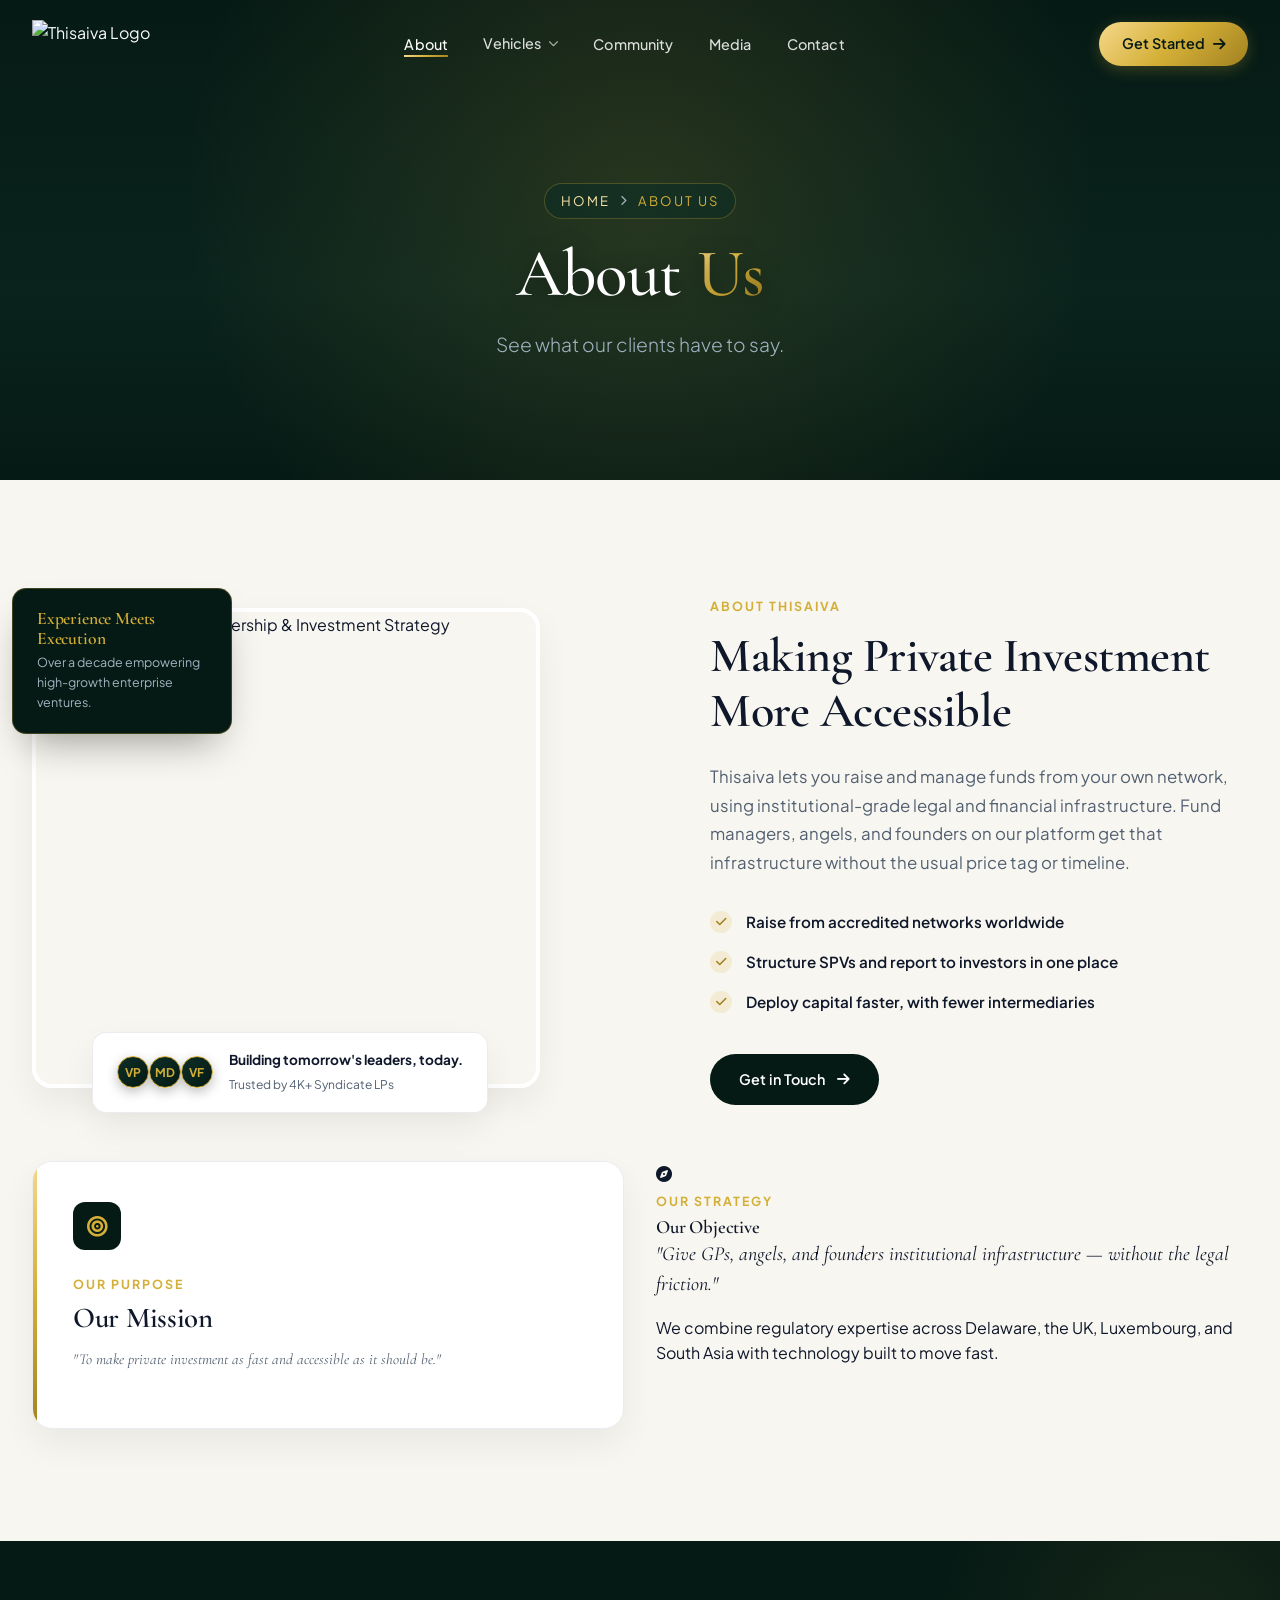
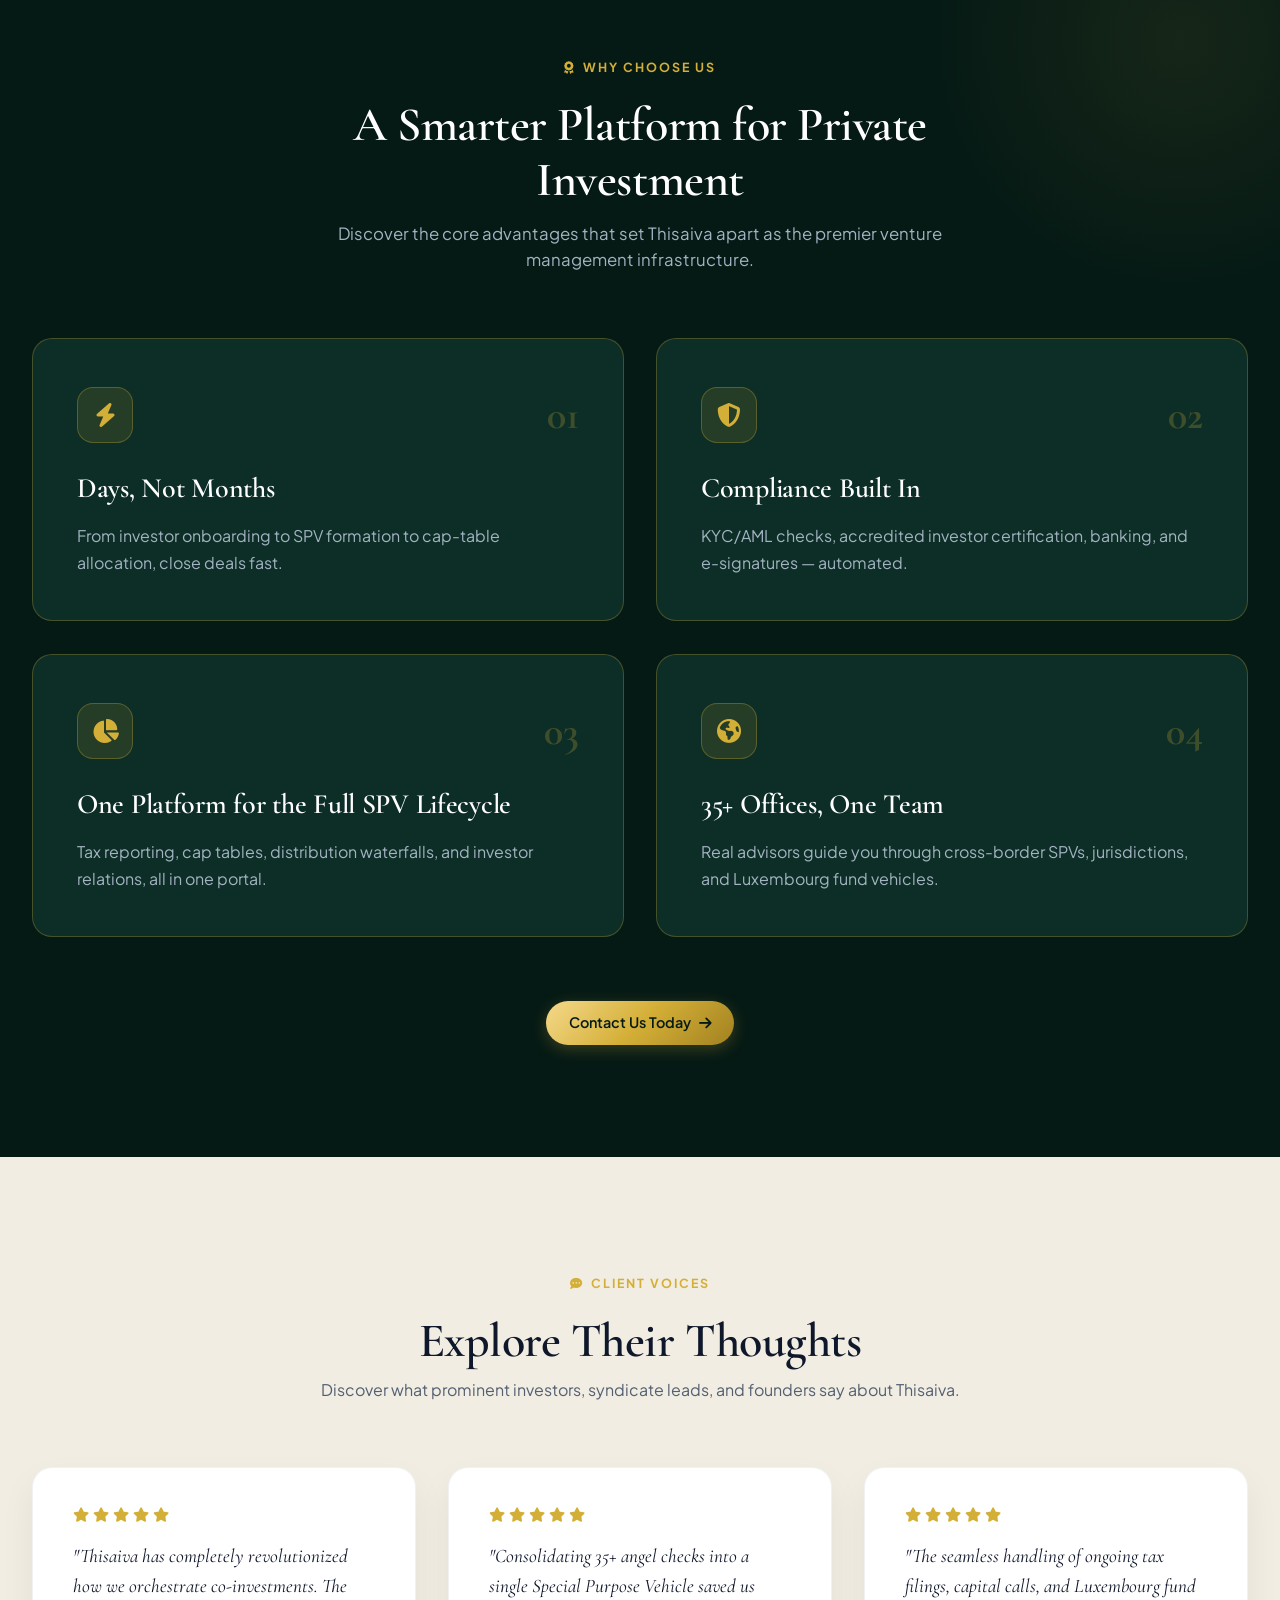
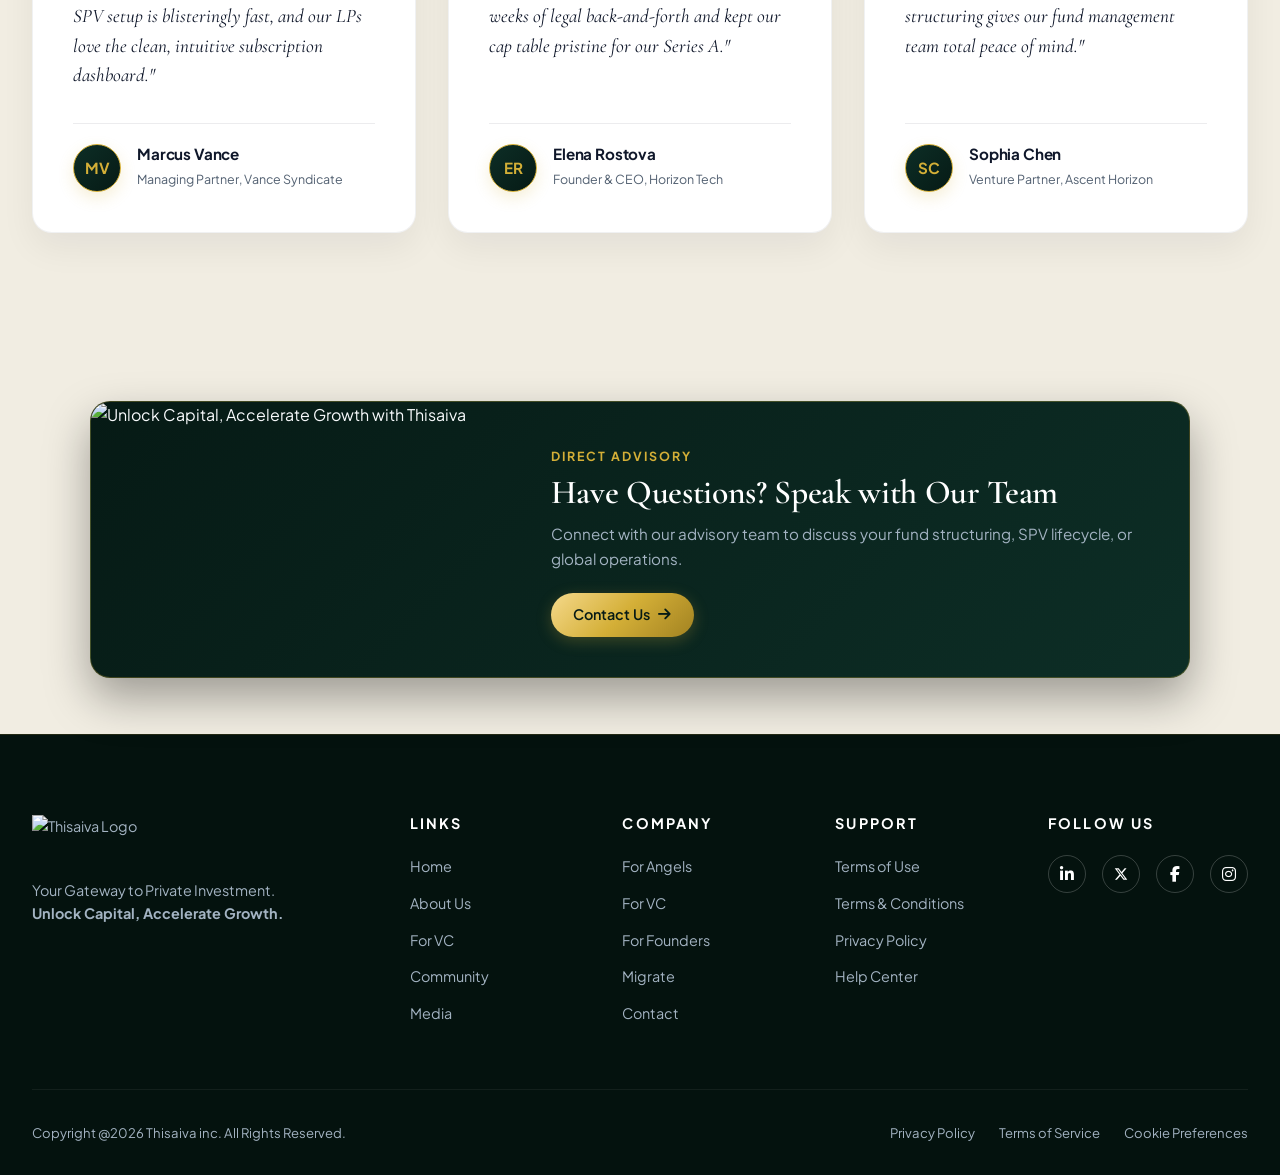
==== about.html @ 95e32748 "fix: comprehensive mobile UX optimization, responsive layout & navigation overhaul" ====
<!DOCTYPE html>
<html lang="en">
<head>
  <meta charset="UTF-8">
  <meta name="viewport" content="width=device-width, initial-scale=1.0, viewport-fit=cover">
  <meta name="robots" content="index, follow">
  
  <!-- Primary SEO Meta Tags -->
  <title>About Us | Thisaiva — Venture Capital & Private Investment Platform</title>
  <meta name="title" content="About Us | Thisaiva — Venture Capital & Private Investment Platform">
  <meta name="description" content="Discover Thisaiva's mission to expedite private investment, unlock capital resources, and build an intuitive online venture management ecosystem for founders and investors.">
  <meta name="keywords" content="Thisaiva, About Thisaiva, Venture Capital Platform, Private Investment, Angel Syndicates, Fund Management, Startup Capital">
  <link rel="canonical" href="https://thisaiva.com/about.html">

  <!-- Open Graph / Facebook -->
  <meta property="og:type" content="website">
  <meta property="og:url" content="https://thisaiva.com/about.html">
  <meta property="og:title" content="About Us | Thisaiva — Venture Capital & Private Investment Platform">
  <meta property="og:description" content="Discover Thisaiva's mission to expedite private investment, unlock capital resources, and build an intuitive online venture management ecosystem.">
  <meta property="og:image" content="assets/about_hero_bg.jpg">

  <!-- Twitter Card -->
  <meta name="twitter:card" content="summary_large_image">
  <meta name="twitter:url" content="https://thisaiva.com/about.html">
  <meta name="twitter:title" content="About Us | Thisaiva — Venture Capital & Private Investment Platform">
  <meta name="twitter:description" content="Discover Thisaiva's mission to expedite private investment, unlock capital resources, and build an intuitive online venture management ecosystem.">
  <meta name="twitter:image" content="assets/about_hero_bg.jpg">

  <!-- Structured Data JSON-LD (WebPage + BreadcrumbList) -->
  <script type="application/ld+json">
  {
    "@context": "https://schema.org",
    "@graph": [
      {
        "@type": "WebPage",
        "@id": "https://thisaiva.com/about.html",
        "url": "https://thisaiva.com/about.html",
        "name": "About Us | Thisaiva",
        "isPartOf": {
          "@type": "WebSite",
          "@id": "https://thisaiva.com/#website",
          "name": "Thisaiva",
          "url": "https://thisaiva.com/"
        },
        "description": "Discover Thisaiva's mission to expedite private investment, unlock capital resources, and build an intuitive online venture management ecosystem."
      },
      {
        "@type": "BreadcrumbList",
        "@id": "https://thisaiva.com/about.html#breadcrumb",
        "itemListElement": [
          {
            "@type": "ListItem",
            "position": 1,
            "name": "Home",
            "item": "https://thisaiva.com/index.html"
          },
          {
            "@type": "ListItem",
            "position": 2,
            "name": "About Us",
            "item": "https://thisaiva.com/about.html"
          }
        ]
      }
    ]
  }
  </script>

  <!-- Preconnect & Fonts -->
  <link rel="preconnect" href="https://fonts.googleapis.com">
  <link rel="preconnect" href="https://fonts.gstatic.com" crossorigin>
  <link rel="stylesheet" href="https://cdnjs.cloudflare.com/ajax/libs/font-awesome/6.4.0/css/all.min.css">

  <!-- Stylesheet -->
  <link rel="stylesheet" href="styles.css">
</head>
<body>

  <!-- NAVIGATION BAR -->
  <nav class="navbar" id="navbar">
    <div class="container nav-container">
      <a href="index.html" class="logo" aria-label="Thisaiva Home">
        <img src="assets/logo_gold.png" alt="Thisaiva Logo" class="logo-img" height="48" style="max-height: 48px; width: auto;">
      </a>

      <ul class="nav-links" id="navLinks">
        <li><a href="about.html" class="active">About</a></li>
        <li class="nav-dropdown">
          <a href="for-vc.html" class="dropdown-trigger">
            Vehicles <i class="fa-solid fa-chevron-down nav-chevron"></i>
          </a>
          <div class="dropdown-menu">
            <a href="for-angels.html" class="dropdown-item">
              <div class="drop-icon"><i class="fa-solid fa-user-astronaut"></i></div>
              <div>
                <strong class="drop-title">For Angels</strong>
                <span class="drop-sub">Syndicates & Private Clubs</span>
              </div>
            </a>
            <a href="for-vc.html" class="dropdown-item">
              <div class="drop-icon"><i class="fa-solid fa-building-columns"></i></div>
              <div>
                <strong class="drop-title">For VC Funds</strong>
                <span class="drop-sub">Master LLC & Offshore Vehicles</span>
              </div>
            </a>
            <a href="for-founders.html" class="dropdown-item">
              <div class="drop-icon"><i class="fa-solid fa-rocket"></i></div>
              <div>
                <strong class="drop-title">For Founders</strong>
                <span class="drop-sub">Cap Table & Investor Rollups</span>
              </div>
            </a>
            <a href="migrate.html" class="dropdown-item">
              <div class="drop-icon"><i class="fa-solid fa-arrow-right-arrow-left"></i></div>
              <div>
                <strong class="drop-title">Migrate SPVs</strong>
                <span class="drop-sub">Seamless Entity Transition</span>
              </div>
            </a>
          </div>
        </li>
        <li><a href="community.html">Community</a></li>
        <li><a href="media.html">Media</a></li>
        <li><a href="contact.html">Contact</a></li>
      </ul>

      <div class="nav-actions">
        <a href="contact.html" class="btn-gold" id="getStartedBtn">
          Get Started <i class="fa-solid fa-arrow-right"></i>
        </a>
        <button class="hamburger" id="hamburgerBtn" aria-label="Toggle Navigation">
          <i class="fa-solid fa-bars"></i>
        </button>
      </div>
    </div>
  </nav>

  <!-- INNER HERO BANNER -->
  <header class="inner-hero" style="background-image: url('assets/about_hero_bg.jpg');">
    <div class="container inner-hero-container scroll-reveal">
      <div class="inner-breadcrumb">
        <a href="index.html">Home</a>
        <i class="fa-solid fa-chevron-right" style="font-size: 0.65rem;"></i>
        <span>About Us</span>
      </div>
      <h1 class="inner-hero-title">
        About <span class="gold-text">Us</span>
      </h1>
      <p class="inner-hero-subtitle">
        See what our clients have to say.
      </p>
    </div>
  </header>

  <!-- MAIN CONTENT: ABOUT US NARRATIVE & MISSION -->
  <main>
    <section class="about-narrative-section">
      <div class="container">
        
        <div class="about-grid">
          
          <!-- Visual Column -->
          <div class="about-visual-stack scroll-reveal-left">
            <div class="about-img-main">
              <picture>
                <source srcset="assets/executive_boardroom_tech.avif" type="image/avif">
                <source srcset="assets/executive_boardroom_tech.webp" type="image/webp">
                <img src="assets/executive_boardroom_tech.jpg" alt="Thisaiva Executive Leadership & Investment Strategy" loading="eager" width="600" height="480">
              </picture>
            </div>

            <div class="about-card-badge">
              <h4>Experience Meets Execution</h4>
              <p>Over a decade empowering high-growth enterprise ventures.</p>
            </div>

            <div class="about-card-bottom">
              <div class="author-avatars">
                <span class="monogram-badge monogram-badge--sm" title="Venture Partner">VP</span>
                <span class="monogram-badge monogram-badge--sm" title="Managing Director">MD</span>
                <span class="monogram-badge monogram-badge--sm" title="VP Finance">VF</span>
              </div>
              <div>
                <strong style="display:block; font-size:0.85rem; color:var(--text-dark);">Building tomorrow's leaders, today.</strong>
                <span style="font-size:0.75rem; color:var(--text-dark-muted);">Trusted by 4K+ Syndicate LPs</span>
              </div>
            </div>
          </div>

          <!-- Content Column -->
          <div class="about-content scroll-reveal-right">
            <span class="section-eyebrow">ABOUT THISAIVA</span>
            <h2>Making Private Investment More Accessible</h2>
            
            <p>
              Thisaiva lets you raise and manage funds from your own network, using institutional-grade legal and financial infrastructure. Fund managers, angels, and founders on our platform get that infrastructure without the usual price tag or timeline.
            </p>

            <ul class="about-checklist">
              <li>
                <div class="check-icon"><i class="fa-solid fa-check"></i></div>
                Raise from accredited networks worldwide
              </li>
              <li>
                <div class="check-icon"><i class="fa-solid fa-check"></i></div>
                Structure SPVs and report to investors in one place
              </li>
              <li>
                <div class="check-icon"><i class="fa-solid fa-check"></i></div>
                Deploy capital faster, with fewer intermediaries
              </li>
            </ul>
            <a href="contact.html" class="btn-dark">
              Get in Touch <i class="fa-solid fa-arrow-right"></i>
            </a>
          </div>

        </div>

        <!-- Dual Gold Accent Cards: Our Mission & Our Objective -->
        <div class="about-dual-card-grid">
          
          <div class="mission-card scroll-reveal delay-1">
            <div class="mission-card-icon">
              <i class="fa-solid fa-bullseye"></i>
            </div>
            <span class="section-eyebrow" style="margin-bottom:0.35rem;">OUR PURPOSE</span>
            <h3>Our Mission</h3>
            <p class="mission-quote">
              "To make private investment as fast and accessible as it should be."
            </p>
          </div>

          <div class="objective-card scroll-reveal delay-2">
            <div class="objective-card-icon">
              <i class="fa-solid fa-compass"></i>
            </div>
            <span class="section-eyebrow" style="margin-bottom:0.35rem;">OUR STRATEGY</span>
            <h3>Our Objective</h3>
            <p class="mission-quote">
              "Give GPs, angels, and founders institutional infrastructure — without the legal friction."
            </p>
            <p>
              We combine regulatory expertise across Delaware, the UK, Luxembourg, and South Asia with technology built to move fast.
            </p>
          </div>

        </div>

      </div>
    </section>

    <!-- SECTION 2: WHY CHOOSE US -->
    <section class="why-choose-section">
      <div class="container">
        
        <div class="section-header scroll-reveal">
          <span class="section-eyebrow"><i class="fa-solid fa-award"></i> WHY CHOOSE US</span>
          <h2 style="color: #ffffff;">A Smarter Platform for Private Investment</h2>
          <p style="color: var(--text-light-muted); margin-top: 0.75rem; font-size: 1.05rem;">
            Discover the core advantages that set Thisaiva apart as the premier venture management infrastructure.
          </p>
        </div>

        <div class="why-choose-grid">
          
          <!-- Card 1 -->
          <div class="why-card scroll-reveal delay-1">
            <div class="why-card-top">
              <div class="why-card-icon">
                <i class="fa-solid fa-bolt"></i>
              </div>
              <span class="why-card-num">01</span>
            </div>
            <div>
              <h3>Days, Not Months</h3>
              <p>
                From investor onboarding to SPV formation to cap-table allocation, close deals fast.
              </p>
            </div>
          </div>

          <!-- Card 2 -->
          <div class="why-card scroll-reveal delay-2">
            <div class="why-card-top">
              <div class="why-card-icon">
                <i class="fa-solid fa-shield-halved"></i>
              </div>
              <span class="why-card-num">02</span>
            </div>
            <div>
              <h3>Compliance Built In</h3>
              <p>
                KYC/AML checks, accredited investor certification, banking, and e-signatures — automated.
              </p>
            </div>
          </div>

          <!-- Card 3 -->
          <div class="why-card scroll-reveal delay-3">
            <div class="why-card-top">
              <div class="why-card-icon">
                <i class="fa-solid fa-chart-pie"></i>
              </div>
              <span class="why-card-num">03</span>
            </div>
            <div>
              <h3>One Platform for the Full SPV Lifecycle</h3>
              <p>
                Tax reporting, cap tables, distribution waterfalls, and investor relations, all in one portal.
              </p>
            </div>
          </div>

          <!-- Card 4 -->
          <div class="why-card scroll-reveal delay-4">
            <div class="why-card-top">
              <div class="why-card-icon">
                <i class="fa-solid fa-earth-americas"></i>
              </div>
              <span class="why-card-num">04</span>
            </div>
            <div>
              <h3>35+ Offices, One Team</h3>
              <p>
                Real advisors guide you through cross-border SPVs, jurisdictions, and Luxembourg fund vehicles.
              </p>
            </div>
          </div>

        </div>

        <div class="action-cta-bar scroll-reveal">
          <a href="contact.html" class="btn-gold">
            Contact Us Today <i class="fa-solid fa-arrow-right"></i>
          </a>
        </div>

      </div>
    </section>

    <!-- SECTION 3: CLIENT THOUGHTS & TESTIMONIALS -->
    <section class="testimonials-section">
      <div class="container">
        
        <div class="section-header scroll-reveal">
          <span class="section-eyebrow"><i class="fa-solid fa-comment-dots"></i> CLIENT VOICES</span>
          <h2>Explore Their Thoughts</h2>
          <p style="color: var(--text-dark-muted); margin-top: 0.5rem;">
            Discover what prominent investors, syndicate leads, and founders say about Thisaiva.
          </p>
        </div>

        <div class="testimonials-grid">
          
          <!-- Testimonial 1 -->
          <div class="testimonial-card scroll-reveal delay-1">
            <div>
              <div class="stars-rating">
                <i class="fa-solid fa-star"></i>
                <i class="fa-solid fa-star"></i>
                <i class="fa-solid fa-star"></i>
                <i class="fa-solid fa-star"></i>
                <i class="fa-solid fa-star"></i>
              </div>
              <p class="testimonial-text">
                "Thisaiva has completely revolutionized how we orchestrate co-investments. The SPV setup is blisteringly fast, and our LPs love the clean, intuitive subscription dashboard."
              </p>
            </div>
            <div class="testimonial-author">
              <span class="monogram-badge monogram-badge--lg" title="Marcus Vance">MV</span>
              <div class="author-info">
                <h4>Marcus Vance</h4>
                <span>Managing Partner, Vance Syndicate</span>
              </div>
            </div>
          </div>

          <!-- Testimonial 2 -->
          <div class="testimonial-card scroll-reveal delay-2">
            <div>
              <div class="stars-rating">
                <i class="fa-solid fa-star"></i>
                <i class="fa-solid fa-star"></i>
                <i class="fa-solid fa-star"></i>
                <i class="fa-solid fa-star"></i>
                <i class="fa-solid fa-star"></i>
              </div>
              <p class="testimonial-text">
                "Consolidating 35+ angel checks into a single Special Purpose Vehicle saved us weeks of legal back-and-forth and kept our cap table pristine for our Series A."
              </p>
            </div>
            <div class="testimonial-author">
              <span class="monogram-badge monogram-badge--lg" title="Elena Rostova">ER</span>
              <div class="author-info">
                <h4>Elena Rostova</h4>
                <span>Founder & CEO, Horizon Tech</span>
              </div>
            </div>
          </div>

          <!-- Testimonial 3 -->
          <div class="testimonial-card scroll-reveal delay-3">
            <div>
              <div class="stars-rating">
                <i class="fa-solid fa-star"></i>
                <i class="fa-solid fa-star"></i>
                <i class="fa-solid fa-star"></i>
                <i class="fa-solid fa-star"></i>
                <i class="fa-solid fa-star"></i>
              </div>
              <p class="testimonial-text">
                "The seamless handling of ongoing tax filings, capital calls, and Luxembourg fund structuring gives our fund management team total peace of mind."
              </p>
            </div>
            <div class="testimonial-author">
              <span class="monogram-badge monogram-badge--lg" title="Sophia Chen">SC</span>
              <div class="author-info">
                <h4>Sophia Chen</h4>
                <span>Venture Partner, Ascent Horizon</span>
              </div>
            </div>
          </div>

        </div>

      </div>
    </section>

    <!-- SECTION 4: WANT TO CHAT CTA BANNER -->
    <section class="cta-banner-section">
      <div class="container">
        <div class="cta-banner-card scroll-reveal">
          
          <div class="cta-img-wrapper">
            <picture>
              <source srcset="assets/cta_investor_terminal.avif" type="image/avif">
              <source srcset="assets/cta_investor_terminal.webp" type="image/webp">
              <img src="assets/cta_investor_terminal.jpg" alt="Unlock Capital, Accelerate Growth with Thisaiva" width="480" height="320" loading="lazy">
            </picture>
          </div>

          <div class="cta-content">
            <span class="section-eyebrow">DIRECT ADVISORY</span>
            <h2>Have Questions? Speak with Our Team</h2>
            <p>
              Connect with our advisory team to discuss your fund structuring, SPV lifecycle, or global operations.
            </p>
            <a href="contact.html" class="btn-gold">
              Contact Us <i class="fa-solid fa-arrow-right"></i>
            </a>
          </div>

        </div>
      </div>
    </section>
  </main>

  <!-- FOOTER -->
  <footer class="footer">
    <div class="container">
      <div class="footer-grid">
        
        <!-- Brand Col -->
        <div class="footer-brand">
          <div class="logo" style="margin-bottom: 1rem;">
            <img src="assets/logo_gold.png" alt="Thisaiva Logo" class="logo-img footer-logo-img" height="54" style="max-height: 54px; width: auto;">
          </div>
          <p>
            Your Gateway to Private Investment.<br>
            <strong>Unlock Capital, Accelerate Growth.</strong>
          </p>
        </div>

        <!-- Links -->
        <div class="footer-col">
          <h4>Links</h4>
          <ul>
            <li><a href="index.html">Home</a></li>
            <li><a href="about.html">About Us</a></li>
            <li><a href="for-vc.html">For VC</a></li>
            <li><a href="community.html">Community</a></li>
            <li><a href="media.html">Media</a></li>
          </ul>
        </div>

        <!-- Company -->
        <div class="footer-col">
          <h4>Company</h4>
          <ul>
            <li><a href="for-angels.html">For Angels</a></li>
            <li><a href="for-vc.html">For VC</a></li>
            <li><a href="for-founders.html">For Founders</a></li>
            <li><a href="migrate.html">Migrate</a></li>
            <li><a href="contact.html">Contact</a></li>
          </ul>
        </div>

        <!-- Support -->
        <div class="footer-col">
          <h4>Support</h4>
          <ul>
            <li><a href="contact.html#terms">Terms of Use</a></li>
            <li><a href="contact.html#terms">Terms & Conditions</a></li>
            <li><a href="contact.html#privacy">Privacy Policy</a></li>
            <li><a href="contact.html">Help Center</a></li>
          </ul>
        </div>

        <!-- Social -->
        <div class="footer-col">
          <h4>Follow Us</h4>
          <div class="social-links">
            <a href="#" class="social-icon" aria-label="LinkedIn"><i class="fa-brands fa-linkedin-in"></i></a>
            <a href="#" class="social-icon" aria-label="X / Twitter">
              <svg viewBox="0 0 24 24" width="14" height="14" fill="currentColor"><path d="M18.244 2.25h3.308l-7.227 8.26 8.502 11.24H16.17l-5.214-6.817L4.99 21.75H1.68l7.73-8.835L1.254 2.25H8.08l4.713 6.231zm-1.161 17.52h1.833L7.084 4.126H5.117z"/></svg>
            </a>
            <a href="#" class="social-icon" aria-label="Facebook"><i class="fa-brands fa-facebook-f"></i></a>
            <a href="#" class="social-icon" aria-label="Instagram"><i class="fa-brands fa-instagram"></i></a>
          </div>
        </div>

      </div>

      <div class="footer-bottom">
        <div>Copyright @2026 Thisaiva inc. All Rights Reserved.</div>
        <div style="display:flex; gap:1.5rem;">
          <a href="contact.html#privacy">Privacy Policy</a>
          <a href="contact.html#terms">Terms of Service</a>
          <a href="contact.html#cookies">Cookie Preferences</a>
        </div>
      </div>
    </div>
  </footer>

  <!-- JavaScript -->
  <script src="script.js" defer></script>
</body>
</html>
---- styles.css ----
/* ==========================================================================
   THISAIVA VENTURES — LUXURY VENTURE CAPITAL STYLESHEET
   Colors: Deep Forest Emerald (#061a15), Metallic Gold (#d4af37), Silk Cream (#f9f8f3)
   ========================================================================== */

@import url('https://fonts.googleapis.com/css2?family=Cormorant+Garamond:ital,wght@0,400;0,500;0,600;0,700;1,400&family=Plus+Jakarta+Sans:wght@300;400;500;600;700&display=swap');

:root {
  /* Color Tokens */
  --bg-dark: #061a15;
  --bg-dark-alt: #0a251e;
  --bg-dark-card: #0d2e26;
  --bg-cream: #f8f6f0;
  --bg-cream-alt: #f1ede2;
  --bg-white: #ffffff;
  
  --gold-primary: #d4af37;
  --gold-secondary: #e5c158;
  --gold-light: #f7e4a9;
  --gold-dark: #a28221;
  --gold-gradient: linear-gradient(135deg, #f5d98b 0%, #d4af37 50%, #a28221 100%);
  --gold-glow: rgba(212, 175, 55, 0.35);
  
  --text-dark: #0f172a;
  --text-dark-muted: #526071;
  --text-light: #f8fafc;
  --text-light-muted: #a3b3c2;

  --border-gold: rgba(212, 175, 55, 0.28);
  --border-light: rgba(15, 23, 42, 0.08);
  
  /* Fonts */
  --font-serif: 'Cormorant Garamond', Georgia, serif;
  --font-sans: 'Plus Jakarta Sans', system-ui, -apple-system, sans-serif;
  
  /* Transitions & Shadows */
  --transition-fast: 0.2s ease;
  --transition-normal: 0.35s cubic-bezier(0.16, 1, 0.3, 1);
  --shadow-gold: 0 10px 30px -10px rgba(212, 175, 55, 0.3);
  --shadow-dark: 0 20px 40px -15px rgba(0, 0, 0, 0.4);
  --shadow-soft: 0 15px 35px rgba(15, 23, 42, 0.06);
}

/* Base Resets */
*, *::before, *::after {
  box-sizing: border-box;
  margin: 0;
  padding: 0;
}

html {
  scroll-behavior: smooth;
  font-size: 16px;
}

body {
  font-family: var(--font-sans);
  background-color: var(--bg-dark);
  color: var(--text-light);
  line-height: 1.6;
  overflow-x: hidden;
  -webkit-font-smoothing: antialiased;
  overflow-wrap: break-word;
  word-wrap: break-word;
  /* iOS safe-area for notched devices */
  padding-bottom: env(safe-area-inset-bottom);
}

/* Typography Helpers */
h1, h2, h3, h4, h5, h6 {
  font-family: var(--font-serif);
  font-weight: 600;
  line-height: 1.15;
  letter-spacing: -0.01em;
}

a {
  color: inherit;
  text-decoration: none;
  transition: var(--transition-fast);
}

button {
  cursor: pointer;
  border: none;
  outline: none;
  font-family: var(--font-sans);
}

img {
  max-width: 100%;
  display: block;
  object-fit: cover;
}

/* Gold Text Gradient */
.gold-text {
  background: var(--gold-gradient);
  -webkit-background-clip: text;
  -webkit-text-fill-color: transparent;
  display: inline-block;
}

.section-eyebrow {
  font-family: var(--font-sans);
  font-size: 0.78rem;
  font-weight: 700;
  letter-spacing: 0.16em;
  text-transform: uppercase;
  color: var(--gold-primary);
  display: inline-flex;
  align-items: center;
  gap: 0.45rem;
  margin-bottom: 0.75rem;
  max-width: 100%;
}

/* Container */
.container {
  width: 100%;
  max-width: 1280px;
  margin: 0 auto;
  padding: 0 2rem;
}

/* ==========================================================================
   NAVIGATION BAR
   ========================================================================== */
.navbar {
  position: fixed;
  top: 0;
  left: 0;
  right: 0;
  z-index: 1000;
  padding: 1.25rem 0;
  transition: var(--transition-normal);
}

.navbar.scrolled {
  background: rgba(6, 26, 21, 0.85);
  backdrop-filter: blur(16px);
  -webkit-backdrop-filter: blur(16px);
  border-bottom: 1px solid var(--border-gold);
  padding: 0.85rem 0;
  box-shadow: 0 10px 30px rgba(0, 0, 0, 0.3);
}

/* Solid background when mobile menu is open */
.navbar.menu-open {
  background: #061a15;
  backdrop-filter: none;
  border-bottom: 1px solid rgba(212, 175, 55, 0.2);
}

.nav-container {
  display: flex;
  align-items: center;
  justify-content: space-between;
}

.logo {
  display: flex;
  align-items: center;
  gap: 0.75rem;
  text-decoration: none;
  transition: transform 0.3s ease, opacity 0.3s ease;
  max-height: 54px;
}

.logo:hover {
  opacity: 0.92;
  transform: scale(1.02);
}

.logo-img, .logo img {
  height: 48px !important;
  max-height: 48px !important;
  width: auto;
  max-width: 220px;
  object-fit: contain;
  display: block;
}

.footer-logo-img {
  height: 54px !important;
  max-height: 54px !important;
}

.nav-links {
  display: flex;
  align-items: center;
  gap: 2.2rem;
  list-style: none;
}

.nav-links a {
  font-size: 0.9rem;
  font-weight: 500;
  color: rgba(255, 255, 255, 0.85);
  position: relative;
  transition: color 0.2s ease;
  letter-spacing: 0.01em;
}

.nav-links a::after {
  content: '';
  position: absolute;
  bottom: -4px;
  left: 0;
  width: 0;
  height: 2px;
  background: var(--gold-gradient);
  transition: var(--transition-fast);
}

.nav-links a:hover,
.nav-links a.active {
  color: #ffffff;
}

.nav-links a:hover::after,
.nav-links a.active::after {
  width: 100%;
}

/* Luxury Dropdown Menu */
.nav-dropdown {
  position: relative;
  display: inline-flex;
  align-items: center;
}

.dropdown-trigger {
  display: inline-flex;
  align-items: center;
  gap: 0.4rem;
  cursor: pointer;
}

.nav-chevron {
  font-size: 0.65rem;
  transition: transform 0.25s ease, color 0.25s ease;
  color: rgba(255, 255, 255, 0.6);
}

.nav-dropdown:hover .nav-chevron,
.nav-dropdown:hover .dropdown-trigger {
  color: var(--gold-primary);
}

.nav-dropdown:hover .nav-chevron {
  transform: rotate(180deg);
}

.dropdown-menu {
  position: absolute;
  top: calc(100% + 14px);
  left: 50%;
  transform: translateX(-50%) translateY(8px);
  width: 330px;
  background: rgba(6, 26, 21, 0.98);
  backdrop-filter: blur(20px);
  -webkit-backdrop-filter: blur(20px);
  border: 1px solid var(--border-gold);
  border-radius: 16px;
  padding: 0.75rem;
  box-shadow: 0 20px 50px rgba(0, 0, 0, 0.6), 0 0 25px rgba(212, 175, 55, 0.15);
  opacity: 0;
  visibility: hidden;
  pointer-events: none;
  transition: all 0.25s cubic-bezier(0.16, 1, 0.3, 1);
  display: flex;
  flex-direction: column;
  gap: 0.35rem;
  z-index: 1000;
}

/* Invisible bridge so hover is buttery smooth */
.dropdown-menu::before {
  content: '';
  position: absolute;
  top: -14px;
  left: 0;
  right: 0;
  height: 14px;
}

.nav-dropdown:hover .dropdown-menu,
.nav-dropdown:focus-within .dropdown-menu {
  opacity: 1;
  visibility: visible;
  pointer-events: auto;
  transform: translateX(-50%) translateY(0);
}

.dropdown-item {
  display: flex !important;
  align-items: center;
  gap: 0.85rem;
  padding: 0.7rem 0.85rem;
  border-radius: 10px;
  transition: all 0.2s ease;
  text-decoration: none;
}

.dropdown-item::after {
  display: none !important;
}

.dropdown-item:hover {
  background: rgba(212, 175, 55, 0.12);
  transform: translateX(4px);
}

.dropdown-item .drop-icon {
  width: 36px;
  height: 36px;
  border-radius: 10px;
  background: rgba(212, 175, 55, 0.12);
  border: 1px solid var(--border-gold);
  color: var(--gold-primary);
  display: flex;
  align-items: center;
  justify-content: center;
  font-size: 0.95rem;
  flex-shrink: 0;
  transition: all 0.2s ease;
}

.dropdown-item:hover .drop-icon {
  background: var(--gold-gradient);
  color: var(--bg-dark);
  box-shadow: 0 0 12px var(--gold-glow);
}

.dropdown-item .drop-title {
  display: block;
  font-size: 0.9rem;
  color: #ffffff;
  font-weight: 600;
  line-height: 1.2;
}

.dropdown-item .drop-sub {
  display: block;
  font-size: 0.72rem;
  color: var(--text-light-muted);
  margin-top: 2px;
}

.nav-actions {
  display: flex;
  align-items: center;
  gap: 1.25rem;
}

.login-link {
  font-size: 0.9rem;
  font-weight: 500;
  color: var(--text-light);
}

.login-link:hover {
  color: var(--gold-primary);
}

.btn-gold {
  background: var(--gold-gradient);
  color: var(--bg-dark);
  font-weight: 600;
  font-size: 0.9rem;
  padding: 0.65rem 1.4rem;
  border-radius: 50px;
  display: inline-flex;
  align-items: center;
  gap: 0.5rem;
  transition: var(--transition-normal);
  box-shadow: 0 4px 15px rgba(212, 175, 55, 0.25);
}

.btn-gold:hover {
  transform: translateY(-2px);
  box-shadow: 0 8px 25px rgba(212, 175, 55, 0.45);
  background: linear-gradient(135deg, #f7e4a9 0%, #e5c158 50%, #b8952b 100%);
}

.btn-outline-gold {
  background: transparent;
  border: 1px solid var(--gold-primary);
  color: var(--text-light);
  font-weight: 500;
  font-size: 0.9rem;
  padding: 0.65rem 1.4rem;
  border-radius: 50px;
  display: inline-flex;
  align-items: center;
  gap: 0.5rem;
  transition: var(--transition-normal);
}

.btn-outline-gold:hover {
  background: rgba(212, 175, 55, 0.1);
  border-color: var(--gold-light);
  color: var(--gold-light);
  transform: translateY(-2px);
}

.hamburger {
  display: none;
  background: none;
  border: none;
  color: var(--text-light);
  font-size: 1.5rem;
}

/* ==========================================================================
   HERO SECTION
   ========================================================================== */
.hero {
  position: relative;
  min-height: 100vh;
  padding-top: 8rem;
  padding-bottom: 6rem;
  background: radial-gradient(circle at 75% 30%, rgba(13, 46, 38, 0.8) 0%, var(--bg-dark) 70%);
  display: flex;
  align-items: center;
  overflow: hidden;
}

/* Background Sparkle Graphics */
.hero::before {
  content: '';
  position: absolute;
  top: 15%;
  right: 45%;
  width: 4px;
  height: 4px;
  background: var(--gold-primary);
  border-radius: 50%;
  box-shadow: 0 0 20px 8px rgba(212, 175, 55, 0.6), 0 0 40px 16px rgba(212, 175, 55, 0.3);
  animation: pulse-glow 3s infinite alternate;
}

@keyframes pulse-glow {
  0% { opacity: 0.3; transform: scale(0.8); }
  100% { opacity: 1; transform: scale(1.4); }
}

.hero-grid {
  display: grid;
  grid-template-columns: 80px 1fr 1fr;
  align-items: center;
  gap: 2rem;
}

.hero-side-tag {
  display: flex;
  flex-direction: column;
  align-items: center;
  gap: 1rem;
}

.side-tag-text {
  writing-mode: vertical-lr;
  transform: rotate(180deg);
  font-size: 0.72rem;
  font-weight: 600;
  letter-spacing: 0.35em;
  color: rgba(212, 175, 55, 0.7);
  text-transform: uppercase;
}

.side-tag-line {
  width: 1px;
  height: 80px;
  background: linear-gradient(to bottom, var(--gold-primary), transparent);
}

.hero-content {
  max-width: 580px;
}

.hero-title {
  font-size: 3.8rem;
  font-weight: 500;
  line-height: 1.08;
  margin-bottom: 1.5rem;
  color: #ffffff;
}

.hero-description {
  font-size: 1.05rem;
  color: var(--text-light-muted);
  margin-bottom: 2.25rem;
  font-weight: 300;
  line-height: 1.7;
}

.hero-buttons {
  display: flex;
  align-items: center;
  gap: 1.25rem;
}

/* Arch Image Container */
.hero-visual {
  position: relative;
  display: flex;
  justify-content: flex-end;
}

.hero-arch-wrapper {
  position: relative;
  width: 100%;
  max-width: 480px;
  height: 560px;
  border-top-left-radius: 240px;
  border-top-right-radius: 240px;
  border-bottom-left-radius: 20px;
  border-bottom-right-radius: 20px;
  overflow: hidden;
  box-shadow: 0 25px 50px -12px rgba(0, 0, 0, 0.7);
  border: 1px solid var(--border-gold);
}

.hero-arch-wrapper::after {
  content: '';
  position: absolute;
  inset: 0;
  border-top-left-radius: 240px;
  border-top-right-radius: 240px;
  border: 2px solid rgba(212, 175, 55, 0.4);
  pointer-events: none;
}

.hero-arch-wrapper img {
  width: 100%;
  height: 100%;
  object-fit: cover;
  transition: transform 0.7s ease;
}

.hero-arch-wrapper:hover img {
  transform: scale(1.04);
}

.hero-badge {
  position: absolute;
  top: 10%;
  right: -25px;
  width: 120px;
  height: 120px;
  border-radius: 50%;
  background: rgba(6, 26, 21, 0.85);
  backdrop-filter: blur(12px);
  border: 1px solid var(--gold-primary);
  display: flex;
  flex-direction: column;
  align-items: center;
  justify-content: center;
  text-align: center;
  padding: 0.75rem;
  box-shadow: 0 10px 25px rgba(0, 0, 0, 0.5);
  z-index: 10;
  animation: float-slow 4s ease-in-out infinite alternate;
}

@keyframes float-slow {
  0% { transform: translateY(0); }
  100% { transform: translateY(-10px); }
}

.hero-badge-icon {
  color: var(--gold-primary);
  font-size: 1rem;
  margin-bottom: 0.25rem;
}

.hero-badge-text {
  font-size: 0.58rem;
  font-weight: 700;
  letter-spacing: 0.15em;
  text-transform: uppercase;
  color: #ffffff;
  line-height: 1.2;
}

/* ==========================================================================
   METRICS / NUMBERS FLOATING BAR
   ========================================================================== */
.metrics-section {
  position: relative;
  z-index: 30;
  margin-top: -3.5rem;
  padding-bottom: 4rem;
}

.metrics-card {
  background: rgba(10, 37, 30, 0.9);
  backdrop-filter: blur(20px);
  -webkit-backdrop-filter: blur(20px);
  border: 1px solid var(--border-gold);
  border-radius: 20px;
  padding: 2.5rem 3rem;
  box-shadow: 0 20px 40px rgba(0, 0, 0, 0.5), inset 0 1px 1px rgba(212, 175, 55, 0.2);
  display: grid;
  grid-template-columns: repeat(4, 1fr);
  gap: 2rem;
}

.border-beam-container .metrics-card {
  border: none;
  background: rgba(10, 37, 30, 0.96);
  box-shadow: 0 20px 40px rgba(0, 0, 0, 0.5), inset 0 1px 1px rgba(212, 175, 55, 0.15);
}

.metric-item {
  display: flex;
  flex-direction: column;
  gap: 0.5rem;
  position: relative;
  transition: var(--transition-normal);
}

.metric-top-row {
  display: flex;
  align-items: center;
  gap: 0.85rem;
  margin-bottom: 0.2rem;
}

.metric-item:not(:last-child)::after {
  content: '';
  position: absolute;
  right: 0;
  top: 15%;
  height: 70%;
  width: 1px;
  background: linear-gradient(to bottom, transparent, var(--border-gold), transparent);
}

.metric-icon {
  width: 52px;
  height: 52px;
  border-radius: 14px;
  background: rgba(212, 175, 55, 0.15);
  border: 1px solid rgba(212, 175, 55, 0.4);
  display: flex;
  align-items: center;
  justify-content: center;
  color: var(--gold-primary);
  font-size: 1.45rem;
  transition: transform 0.65s cubic-bezier(0.16, 1, 0.3, 1), background 0.35s ease, color 0.35s ease, box-shadow 0.35s ease;
  flex-shrink: 0;
}

.metric-item:hover .metric-icon {
  background: var(--gold-gradient);
  color: #061a15 !important;
  transform: scale(1.15) rotate(-360deg);
  box-shadow: 0 0 22px rgba(212, 175, 55, 0.65);
}

.metric-number {
  font-family: var(--font-serif);
  font-size: 2.6rem;
  font-weight: 700;
  color: #ffffff;
  line-height: 1;
}

.metric-label {
  font-size: 0.82rem;
  color: var(--text-light-muted);
  font-weight: 400;
  line-height: 1.4;
}

/* ==========================================================================
   ABOUT US SECTION (CREAM BACKGROUND)
   ========================================================================== */
.about-section {
  background-color: var(--bg-cream);
  color: var(--text-dark);
  padding: 7rem 0;
  position: relative;
  overflow: hidden;
}

.about-section::before {
  content: '';
  position: absolute;
  right: -5%;
  bottom: -10%;
  width: 500px;
  height: 500px;
  background: radial-gradient(circle, rgba(212, 175, 55, 0.06) 0%, transparent 70%);
  pointer-events: none;
}

.about-grid {
  display: grid;
  grid-template-columns: 1fr 1fr;
  gap: 5rem;
  align-items: center;
}

.about-visual-stack {
  position: relative;
}

.about-img-main {
  width: 85%;
  height: 480px;
  border-radius: 20px;
  overflow: hidden;
  box-shadow: var(--shadow-soft);
  border: 4px solid #ffffff;
}

.about-img-main img {
  width: 100%;
  height: 100%;
  object-fit: cover;
}

.about-card-badge {
  position: absolute;
  top: -20px;
  left: -20px;
  background: var(--bg-dark);
  color: var(--text-light);
  padding: 1.25rem 1.5rem;
  border-radius: 14px;
  border: 1px solid var(--border-gold);
  box-shadow: var(--shadow-dark);
  max-width: 220px;
}

.about-card-badge h4 {
  font-size: 1.1rem;
  color: var(--gold-primary);
  margin-bottom: 0.25rem;
}

.about-card-badge p {
  font-size: 0.78rem;
  color: var(--text-light-muted);
}

.about-video-trigger {
  position: absolute;
  right: 5%;
  top: 45%;
  width: 64px;
  height: 64px;
  border-radius: 50%;
  background: var(--bg-dark);
  border: 2px solid var(--gold-primary);
  color: var(--gold-primary);
  display: flex;
  align-items: center;
  justify-content: center;
  font-size: 1.25rem;
  box-shadow: 0 10px 25px rgba(0, 0, 0, 0.3);
  transition: var(--transition-normal);
}

.about-video-trigger:hover {
  transform: scale(1.1);
  background: var(--gold-gradient);
  color: var(--bg-dark);
  box-shadow: 0 0 25px var(--gold-glow);
}

.about-card-bottom {
  position: absolute;
  bottom: -25px;
  left: 10%;
  background: #ffffff;
  padding: 1rem 1.5rem;
  border-radius: 14px;
  box-shadow: var(--shadow-soft);
  display: flex;
  align-items: center;
  gap: 1rem;
  border: 1px solid var(--border-light);
}

.author-avatars {
  display: flex;
}

.author-avatars img {
  width: 32px;
  height: 32px;
  border-radius: 50%;
  border: 2px solid #ffffff;
  margin-left: -10px;
}

.author-avatars img:first-child {
  margin-left: 0;
}

.about-content h2 {
  font-size: 3rem;
  color: var(--text-dark);
  margin-bottom: 1.5rem;
}

.about-content p {
  color: var(--text-dark-muted);
  font-size: 1.05rem;
  line-height: 1.7;
  margin-bottom: 2rem;
}

.about-checklist {
  list-style: none;
  display: flex;
  flex-direction: column;
  gap: 1rem;
  margin-bottom: 2.5rem;
}

.about-checklist li {
  display: flex;
  align-items: center;
  gap: 0.85rem;
  font-size: 0.95rem;
  font-weight: 600;
  color: var(--text-dark);
}

.check-icon {
  width: 22px;
  height: 22px;
  border-radius: 50%;
  background: rgba(212, 175, 55, 0.15);
  color: var(--gold-dark);
  display: flex;
  align-items: center;
  justify-content: center;
  font-size: 0.75rem;
  flex-shrink: 0;
}

.btn-dark {
  background: var(--bg-dark);
  color: #ffffff;
  font-weight: 600;
  font-size: 0.9rem;
  padding: 0.85rem 1.8rem;
  border-radius: 50px;
  display: inline-flex;
  align-items: center;
  gap: 0.75rem;
  transition: var(--transition-normal);
}

.btn-dark:hover {
  background: var(--bg-dark-card);
  color: var(--gold-primary);
  transform: translateY(-2px);
  box-shadow: 0 10px 25px rgba(6, 26, 21, 0.25);
}

/* ==========================================================================
   INVESTMENT FOCUS (FOR VC & FOR ANGELS)
   ========================================================================== */
.investment-section {
  background-color: var(--bg-cream-alt);
  color: var(--text-dark);
  padding: 6rem 0;
  border-top: 1px solid rgba(15, 23, 42, 0.05);
}

.section-header {
  text-align: center;
  max-width: 680px;
  margin: 0 auto 4rem auto;
}

.section-header h2 {
  font-size: 3rem;
  color: var(--text-dark);
  margin-top: 0.5rem;
}

.investment-cards {
  display: grid;
  grid-template-columns: 1fr 1fr;
  gap: 2.5rem;
}

.invest-card {
  background: #ffffff;
  border-radius: 20px;
  padding: 3rem;
  box-shadow: var(--shadow-soft);
  border: 1px solid rgba(15, 23, 42, 0.06);
  transition: var(--transition-normal);
  display: flex;
  flex-direction: column;
  justify-content: space-between;
}

.invest-card:hover {
  transform: translateY(-8px);
  box-shadow: 0 20px 40px rgba(15, 23, 42, 0.1);
  border-color: rgba(212, 175, 55, 0.4);
}

.invest-card-header {
  display: flex;
  align-items: center;
  gap: 1.25rem;
  margin-bottom: 1.5rem;
}

.invest-icon {
  width: 52px;
  height: 52px;
  border-radius: 14px;
  background: var(--bg-dark);
  color: var(--gold-primary);
  display: flex;
  align-items: center;
  justify-content: center;
  font-size: 1.4rem;
}

.invest-card h3 {
  font-size: 1.8rem;
  color: var(--text-dark);
}

.invest-card p {
  color: var(--text-dark-muted);
  font-size: 1rem;
  line-height: 1.7;
  margin-bottom: 2rem;
}

.invest-card-footer {
  display: flex;
  align-items: center;
  justify-content: space-between;
  border-top: 1px solid rgba(15, 23, 42, 0.08);
  padding-top: 1.5rem;
}

.invest-tag {
  font-size: 0.82rem;
  font-weight: 600;
  color: var(--gold-dark);
  text-transform: uppercase;
  letter-spacing: 0.1em;
}

.arrow-btn {
  width: 42px;
  height: 42px;
  border-radius: 50%;
  border: 1px solid rgba(15, 23, 42, 0.15);
  display: flex;
  align-items: center;
  justify-content: center;
  color: var(--text-dark);
  transition: var(--transition-fast);
}

.invest-card:hover .arrow-btn {
  background: var(--bg-dark);
  color: var(--gold-primary);
  border-color: var(--bg-dark);
}

/* ==========================================================================
   MAIN CTA BANNER (COMPACT & SLEEK)
   ========================================================================== */
.cta-banner-section {
  padding: 3.5rem 0;
  background-color: var(--bg-cream-alt);
}

.cta-banner-card {
  background: linear-gradient(135deg, #061a15 0%, #0d2e26 100%);
  border-radius: 20px;
  overflow: hidden;
  border: 1px solid var(--border-gold);
  box-shadow: 0 20px 45px rgba(0, 0, 0, 0.35);
  display: grid;
  grid-template-columns: 3.8fr 8.2fr;
  align-items: center;
  max-width: 1100px;
  margin: 0 auto;
}

.cta-img-wrapper {
  height: 100%;
  min-height: 250px;
}

.cta-img-wrapper img {
  width: 100%;
  height: 100%;
  object-fit: cover;
  display: block;
}

.cta-content {
  padding: 2.5rem 3rem;
}

.cta-content .section-eyebrow {
  margin-bottom: 0.35rem;
}

.cta-content h2 {
  font-size: 2.1rem;
  color: #ffffff;
  margin-bottom: 0.6rem;
  line-height: 1.2;
}

.cta-content p {
  font-size: 0.95rem;
  color: var(--text-light-muted);
  margin-bottom: 1.35rem;
  font-weight: 400;
  line-height: 1.6;
}

/* ==========================================================================
   BLOG & INSIGHTS SECTION
   ========================================================================== */
.blog-section {
  background-color: var(--bg-cream);
  color: var(--text-dark);
  padding: 7rem 0;
}

.blog-top-bar {
  display: flex;
  align-items: flex-end;
  justify-content: space-between;
  margin-bottom: 3.5rem;
}

.blog-top-left h2 {
  font-size: 3rem;
  color: var(--text-dark);
}

.blog-top-left p {
  color: var(--text-dark-muted);
  font-size: 1rem;
  margin-top: 0.5rem;
}

.view-all-link {
  font-size: 0.95rem;
  font-weight: 600;
  color: var(--text-dark);
  display: inline-flex;
  align-items: center;
  gap: 0.5rem;
}

.view-all-link:hover {
  color: var(--gold-dark);
}

.blog-grid {
  display: grid;
  grid-template-columns: 1fr 1fr;
  gap: 2.5rem;
}

.blog-card {
  background: #ffffff;
  border-radius: 20px;
  overflow: hidden;
  box-shadow: var(--shadow-soft);
  border: 1px solid rgba(15, 23, 42, 0.06);
  transition: var(--transition-normal);
}

.blog-card:hover {
  transform: translateY(-6px);
  box-shadow: 0 20px 40px rgba(15, 23, 42, 0.12);
}

.blog-img-box {
  height: 240px;
  overflow: hidden;
}

.blog-img-box img {
  width: 100%;
  height: 100%;
  object-fit: cover;
  transition: transform 0.5s ease;
}

.blog-card:hover .blog-img-box img {
  transform: scale(1.05);
}

.blog-body {
  padding: 2rem;
}

.blog-meta {
  display: flex;
  align-items: center;
  gap: 1rem;
  font-size: 0.8rem;
  color: var(--text-dark-muted);
  margin-bottom: 0.85rem;
}

.blog-meta .date {
  color: var(--gold-dark);
  font-weight: 600;
}

.blog-body h3 {
  font-size: 1.6rem;
  color: var(--text-dark);
  margin-bottom: 1.25rem;
  line-height: 1.3;
}

.blog-author {
  display: flex;
  align-items: center;
  gap: 0.75rem;
  padding-top: 1rem;
  border-top: 1px solid rgba(15, 23, 42, 0.08);
}

.author-avatar-sm {
  width: 32px;
  height: 32px;
  border-radius: 50%;
  background: var(--bg-dark);
  color: var(--gold-primary);
  display: flex;
  align-items: center;
  justify-content: center;
  font-size: 0.8rem;
  font-weight: 700;
}

.author-name {
  font-size: 0.88rem;
  font-weight: 600;
  color: var(--text-dark);
}

/* ==========================================================================
   GLOBAL PRESENCE SECTION (MAP)
   ========================================================================== */
.global-section {
  background-color: var(--bg-dark);
  color: var(--text-light);
  padding: 7rem 0;
  position: relative;
  overflow: hidden;
}

.map-container {
  position: relative;
  width: 100%;
  margin-top: 4rem;
  background: radial-gradient(circle at 50% 50%, rgba(13, 46, 38, 0.6) 0%, transparent 80%);
  border-radius: 20px;
  padding: 2rem;
  border: 1px solid rgba(212, 175, 55, 0.15);
}

.world-map-svg {
  width: 100%;
  height: auto;
  min-height: 320px;
  opacity: 0.75;
}

/* Map Markers */
.map-marker {
  position: absolute;
  width: 22px;
  height: 22px;
  transform: translate(-50%, -50%);
  cursor: pointer;
  z-index: 20;
  transition: transform 0.3s ease;
}

.map-marker:hover,
.map-marker.active {
  transform: translate(-50%, -50%) scale(1.3);
}

.marker-dot {
  width: 12px;
  height: 12px;
  background: var(--gold-primary);
  border-radius: 50%;
  position: absolute;
  top: 5px;
  left: 5px;
  box-shadow: 0 0 20px var(--gold-primary), 0 0 40px rgba(212, 175, 55, 0.8);
}

.marker-pulse {
  width: 100%;
  height: 100%;
  background: rgba(212, 175, 55, 0.45);
  border-radius: 50%;
  animation: ping 2s cubic-bezier(0, 0, 0.2, 1) infinite;
}

/* Static Global Locations Grid */
.locations-grid {
  display: grid;
  grid-template-columns: repeat(3, 1fr);
  gap: 1.5rem;
  margin-top: 1.5rem;
}

.region-tabs-bar {
  display: flex;
  align-items: center;
  gap: 0.65rem;
  flex-wrap: wrap;
  margin-bottom: 2.75rem;
}

.region-tab-btn {
  display: inline-flex;
  align-items: center;
  gap: 0.5rem;
  background: rgba(13, 46, 38, 0.6);
  border: 1px solid var(--border-gold);
  border-radius: 50px;
  padding: 0.55rem 1.15rem;
  color: var(--text-light-muted);
  font-family: var(--font-sans);
  font-size: 0.85rem;
  font-weight: 600;
  cursor: pointer;
  transition: all 0.25s ease;
  white-space: nowrap;
}

.region-tab-btn:hover {
  color: #ffffff;
  border-color: var(--gold-primary);
  background: rgba(212, 175, 55, 0.12);
  transform: translateY(-2px);
}

.region-tab-btn.active {
  background: var(--gold-gradient);
  color: #061a15 !important;
  border-color: var(--gold-primary);
  box-shadow: 0 4px 15px rgba(212, 175, 55, 0.35);
  transform: translateY(-2px);
}

.region-tab-btn.active .tab-count-badge {
  background: #061a15;
  color: var(--gold-primary);
  border-color: rgba(212, 175, 55, 0.4);
}

.tab-flag {
  width: 18px;
  height: 18px;
  border-radius: 50%;
  object-fit: cover;
}

.tab-count-badge {
  font-size: 0.72rem;
  font-weight: 700;
  background: rgba(212, 175, 55, 0.15);
  color: var(--gold-light);
  padding: 0.15rem 0.45rem;
  border-radius: 20px;
  border: 1px solid rgba(212, 175, 55, 0.25);
  transition: all 0.25s ease;
}

.region-group {
  margin-bottom: 3.5rem;
  transition: opacity 0.3s ease, transform 0.3s ease;
}

.region-group:last-child {
  margin-bottom: 0;
}

.region-header {
  display: flex;
  align-items: center;
  gap: 1rem;
  margin-bottom: 1.5rem;
  padding-bottom: 0.75rem;
  border-bottom: 1px solid rgba(212, 175, 55, 0.25);
}

.region-header-icon {
  width: 44px;
  height: 44px;
  border-radius: 50%;
  border: 1.5px solid var(--gold-primary);
  box-shadow: 0 4px 14px rgba(0, 0, 0, 0.4);
  display: inline-flex;
  align-items: center;
  justify-content: center;
  overflow: hidden;
  flex-shrink: 0;
  background: #061a15;
}

.region-header-icon img,
.region-header-icon svg {
  width: 100%;
  height: 100%;
  object-fit: cover;
  display: block;
}

.region-title {
  font-family: var(--font-serif);
  font-size: 1.65rem;
  color: #ffffff;
  margin: 0;
  line-height: 1.15;
}

.region-badge {
  font-size: 0.72rem;
  font-weight: 700;
  letter-spacing: 0.12em;
  text-transform: uppercase;
  color: var(--gold-light);
  background: rgba(212, 175, 55, 0.12);
  border: 1px solid rgba(212, 175, 55, 0.3);
  padding: 0.2rem 0.65rem;
  border-radius: 20px;
  margin-left: 0.5rem;
}

.location-card {
  background: var(--bg-dark-card);
  border: 1px solid var(--border-gold);
  border-radius: 16px;
  padding: 1.35rem 1.45rem;
  transition: var(--transition-normal);
  display: flex;
  flex-direction: column;
  justify-content: space-between;
}

.location-card:hover,
.location-card.active {
  transform: translateY(-4px);
  border-color: var(--gold-primary);
  background: linear-gradient(135deg, rgba(13, 46, 38, 0.95) 0%, rgba(6, 26, 21, 0.95) 100%);
  box-shadow: 0 10px 30px rgba(0, 0, 0, 0.4), inset 0 1px 1px rgba(212, 175, 55, 0.3);
}

.location-card-header {
  display: flex;
  align-items: center;
  gap: 0.85rem;
  margin-bottom: 0.85rem;
}

.location-icon {
  width: 36px;
  height: 36px;
  border-radius: 10px;
  background: rgba(212, 175, 55, 0.15);
  border: 1px solid var(--border-gold);
  color: var(--gold-primary);
  display: flex;
  align-items: center;
  justify-content: center;
  font-size: 1rem;
  flex-shrink: 0;
}

.country-flag-icon {
  width: 34px;
  height: 34px;
  border-radius: 50%;
  border: 1.5px solid var(--gold-primary);
  box-shadow: 0 4px 12px rgba(0, 0, 0, 0.4);
  display: inline-flex;
  align-items: center;
  justify-content: center;
  flex-shrink: 0;
  overflow: hidden;
  background: #000000;
  transition: var(--transition-normal);
}

.country-flag-icon img,
.country-flag-icon svg {
  width: 100%;
  height: 100%;
  object-fit: cover;
  display: block;
}

.location-card:hover .country-flag-icon,
.location-hub-card:hover .country-flag-icon,
.office-hud-card:hover .country-flag-icon {
  transform: scale(1.12);
  border-color: var(--gold-light);
  box-shadow: 0 6px 18px rgba(212, 175, 55, 0.4);
}

.location-title {
  font-family: var(--font-serif);
  font-size: 1.25rem;
  color: #ffffff;
  line-height: 1.2;
}

.location-country {
  font-size: 0.72rem;
  font-weight: 600;
  text-transform: uppercase;
  letter-spacing: 0.12em;
  color: var(--gold-primary);
  display: block;
}

.location-address {
  font-size: 0.82rem;
  color: var(--text-light-muted);
  line-height: 1.55;
  margin-bottom: 0.95rem;
  display: flex;
  align-items: flex-start;
  gap: 0.5rem;
}

.location-address i {
  color: var(--gold-primary);
  font-size: 0.85rem;
  margin-top: 0.2rem;
  flex-shrink: 0;
}

.location-email-link {
  display: inline-flex;
  align-items: center;
  gap: 0.5rem;
  font-size: 0.82rem;
  font-weight: 600;
  color: var(--gold-light);
  background: rgba(212, 175, 55, 0.08);
  border: 1px solid rgba(212, 175, 55, 0.25);
  border-radius: 8px;
  padding: 0.45rem 0.75rem;
  transition: var(--transition-fast);
  width: fit-content;
  margin-top: auto;
}

.location-email-link:hover {
  background: rgba(212, 175, 55, 0.2);
  border-color: var(--gold-primary);
  color: #ffffff;
  transform: translateX(2px);
}

.location-email-link i {
  color: var(--gold-primary);
  font-size: 0.8rem;
}

@media (max-width: 1100px) {
  .locations-grid {
    grid-template-columns: repeat(2, 1fr);
  }
}

@media (max-width: 680px) {
  .locations-grid {
    grid-template-columns: 1fr;
  }
}

@keyframes ping {
  75%, 100% {
    transform: scale(2.5);
    opacity: 0;
  }
}

.marker-label {
  position: absolute;
  top: -30px;
  left: 50%;
  transform: translateX(-50%);
  background: var(--bg-dark-card);
  border: 1px solid var(--border-gold);
  color: var(--gold-light);
  padding: 0.25rem 0.6rem;
  border-radius: 4px;
  font-size: 0.7rem;
  font-weight: 600;
  white-space: nowrap;
  pointer-events: none;
  opacity: 0;
  transition: var(--transition-fast);
  box-shadow: 0 4px 10px rgba(0, 0, 0, 0.5);
}

.map-marker:hover .marker-label,
.map-marker.active .marker-label {
  opacity: 1;
  top: -35px;
}

/* Map Popover Card */
.map-popover {
  position: absolute;
  bottom: 20px;
  right: 20px;
  background: var(--bg-dark-card);
  border: 1px solid var(--gold-primary);
  border-radius: 12px;
  padding: 1.25rem 1.5rem;
  box-shadow: var(--shadow-dark);
  max-width: 280px;
  display: none;
}

.map-popover.active {
  display: block;
  animation: fadeIn 0.3s ease;
}

@keyframes fadeIn {
  from { opacity: 0; transform: translateY(10px); }
  to { opacity: 1; transform: translateY(0); }
}

.popover-city {
  font-family: var(--font-serif);
  font-size: 1.25rem;
  color: var(--gold-primary);
  margin-bottom: 0.25rem;
}

.popover-desc {
  font-size: 0.8rem;
  color: var(--text-light-muted);
}

/* ==========================================================================
   NEWSLETTER SECTION (WEBSITE-SEO INTEGRATED CAPSULE & SHIMMER)
   ========================================================================== */
.newsletter-section {
  padding: 5rem 0;
  background-color: var(--bg-dark);
}

.newsletter-box {
  background: linear-gradient(135deg, rgba(13, 46, 38, 0.95) 0%, rgba(6, 26, 21, 0.98) 100%);
  border: 1.5px solid var(--border-gold);
  border-radius: 28px;
  padding: 3.5rem 3rem;
  display: grid;
  grid-template-columns: 1.1fr 0.9fr;
  gap: 3rem;
  align-items: center;
  box-shadow: 0 20px 50px rgba(0, 0, 0, 0.5), inset 0 1px 1px rgba(212, 175, 55, 0.3);
}

.newsletter-text h3 {
  font-size: 2.2rem;
  color: #ffffff;
  margin-bottom: 0.75rem;
  line-height: 1.25;
}

.newsletter-text p {
  font-size: 0.98rem;
  color: var(--text-light-muted);
  line-height: 1.6;
}

.newsletter-form {
  width: 100%;
}

/* Single integrated pill container matching website-seo */
.lead-magnet__input-group {
  position: relative;
  display: flex;
  align-items: center;
  background: rgba(6, 26, 21, 0.95);
  border: 1.5px solid var(--border-gold);
  border-radius: 999px;
  padding: 6px 6px 6px 44px;
  transition: border-color 0.25s ease, box-shadow 0.25s ease;
  box-shadow: inset 0 2px 8px rgba(0, 0, 0, 0.5);
}

.lead-magnet__input-group:focus-within {
  border-color: var(--gold-primary);
  box-shadow: 0 0 0 4px rgba(212, 175, 55, 0.25), inset 0 2px 8px rgba(0, 0, 0, 0.5);
}

.lead-magnet__input-icon {
  position: absolute;
  left: 16px;
  width: 20px;
  height: 20px;
  color: var(--gold-primary);
  pointer-events: none;
}

.lead-magnet__input-group input[type="email"] {
  flex: 1;
  border: none;
  background: transparent;
  color: #ffffff;
  font-size: 0.95rem;
  font-family: inherit;
  padding: 12px 14px;
  min-width: 140px;
  outline: none;
}

.lead-magnet__input-group input[type="email"]::placeholder {
  color: rgba(255, 255, 255, 0.45);
}

/* Light flashing shimmer button matching website-seo */
.btn-gold-shimmer {
  position: relative;
  overflow: hidden;
  border-radius: 999px;
  padding: 13px 26px;
  font-size: 0.92rem;
  font-weight: 700;
  white-space: nowrap;
  background: var(--gold-gradient);
  color: #061a15 !important;
  border: none;
  cursor: pointer;
  display: inline-flex;
  align-items: center;
  gap: 8px;
  animation: downloadGlow 3.2s ease-in-out infinite;
  transition: transform 0.25s ease, box-shadow 0.25s ease;
}

.btn-gold-shimmer::after {
  content: "";
  position: absolute;
  top: -50%;
  left: -80%;
  width: 45%;
  height: 200%;
  background: linear-gradient(90deg, transparent, rgba(255, 255, 255, 0.75), transparent);
  transform: rotate(25deg);
  animation: btnShimmer 3.2s ease-in-out infinite;
}

@keyframes btnShimmer {
  0%, 60% {
    left: -80%;
  }
  100% {
    left: 150%;
  }
}

@keyframes downloadGlow {
  0%, 100% {
    box-shadow: 0 4px 14px rgba(212, 175, 55, 0.3);
  }
  50% {
    box-shadow: 0 8px 24px rgba(212, 175, 55, 0.6), 0 0 20px rgba(212, 175, 55, 0.4);
    transform: translateY(-1px);
  }
}

.btn-gold-shimmer:hover {
  transform: translateY(-2px) scale(1.02);
  box-shadow: 0 10px 30px rgba(212, 175, 55, 0.7);
}

@media (max-width: 900px) {
  .newsletter-box {
    grid-template-columns: 1fr;
    gap: 2rem;
    padding: 2.5rem 1.75rem;
  }
}

@media (max-width: 560px) {
  .lead-magnet__input-group {
    flex-direction: column;
    padding: 12px;
    border-radius: 16px;
  }
  .lead-magnet__input-icon {
    top: 22px;
  }
  .lead-magnet__input-group input[type="email"] {
    width: 100%;
    padding-left: 28px;
    margin-bottom: 10px;
  }
  .btn-gold-shimmer {
    width: 100%;
    justify-content: center;
    border-radius: 12px;
  }
}

/* ==========================================================================
   FOOTER
   ========================================================================== */
.footer {
  background-color: #04120e;
  border-top: 1px solid rgba(212, 175, 55, 0.15);
  padding: 5rem 0 2rem 0;
  color: var(--text-light-muted);
  font-size: 0.9rem;
}

.footer-grid {
  display: grid;
  grid-template-columns: 2fr 1fr 1fr 1fr 1fr;
  gap: 3rem;
  margin-bottom: 4rem;
}

.footer-brand p {
  margin-top: 1rem;
  line-height: 1.6;
  max-width: 280px;
}

.footer-col h4 {
  font-family: var(--font-sans);
  font-size: 0.9rem;
  font-weight: 700;
  text-transform: uppercase;
  letter-spacing: 0.15em;
  color: #ffffff;
  margin-bottom: 1.5rem;
}

.footer-col ul {
  list-style: none;
  display: flex;
  flex-direction: column;
  gap: 0.85rem;
}

.footer-col a:hover {
  color: var(--gold-primary);
}

.footer-bottom {
  display: flex;
  align-items: center;
  justify-content: space-between;
  padding-top: 2rem;
  border-top: 1px solid rgba(255, 255, 255, 0.06);
  font-size: 0.82rem;
}

.social-links {
  display: flex;
  gap: 1rem;
}

.social-icon {
  width: 38px;
  height: 38px;
  min-width: 38px;
  min-height: 38px;
  max-width: 38px;
  max-height: 38px;
  flex-shrink: 0;
  aspect-ratio: 1 / 1;
  border-radius: 50%;
  border: 1.5px solid rgba(255, 255, 255, 0.2);
  display: flex;
  align-items: center;
  justify-content: center;
  color: #ffffff;
  font-size: 1rem;
  box-sizing: border-box;
  transition: all 0.25s ease;
  text-decoration: none;
}

.social-icon:hover {
  background: var(--gold-gradient);
  border-color: var(--gold-primary);
  color: #061a15 !important;
  box-shadow: 0 0 16px var(--gold-glow);
  transform: translateY(-2px);
}

.social-icon:hover i,
.social-icon:hover svg {
  color: #061a15 !important;
}

/* ==========================================================================
   MODALS & TOAST NOTIFICATIONS
   ========================================================================== */
.modal-overlay {
  position: fixed;
  inset: 0;
  background: rgba(4, 18, 14, 0.85);
  backdrop-filter: blur(12px);
  z-index: 2000;
  display: flex;
  align-items: center;
  justify-content: center;
  padding: 2rem;
  opacity: 0;
  pointer-events: none;
  transition: var(--transition-normal);
}

.modal-overlay.active {
  opacity: 1;
  pointer-events: auto;
}

.modal-box {
  background: var(--bg-dark-card);
  border: 1px solid var(--border-gold);
  border-radius: 24px;
  width: 100%;
  max-width: 540px;
  padding: 3rem;
  position: relative;
  box-shadow: 0 30px 60px rgba(0, 0, 0, 0.6);
  transform: translateY(20px);
  transition: var(--transition-normal);
}

.modal-overlay.active .modal-box {
  transform: translateY(0);
}

.modal-close {
  position: absolute;
  top: 1.5rem;
  right: 1.5rem;
  background: none;
  border: none;
  color: var(--text-light-muted);
  font-size: 1.25rem;
  transition: var(--transition-fast);
}

.modal-close:hover {
  color: var(--gold-primary);
}

.modal-title {
  font-size: 2.2rem;
  color: #ffffff;
  margin-bottom: 0.5rem;
}

.modal-sub {
  font-size: 0.9rem;
  color: var(--text-light-muted);
  margin-bottom: 2rem;
}

.form-group {
  margin-bottom: 1.25rem;
}

.form-group label {
  display: block;
  font-size: 0.8rem;
  font-weight: 600;
  letter-spacing: 0.05em;
  text-transform: uppercase;
  color: var(--gold-primary);
  margin-bottom: 0.4rem;
}

.form-control {
  width: 100%;
  background: rgba(6, 26, 21, 0.9);
  border: 1px solid var(--border-gold);
  padding: 0.8rem 1rem;
  border-radius: 10px;
  color: #ffffff;
  font-family: var(--font-sans);
  font-size: 0.9rem;
}

.form-control:focus {
  border-color: var(--gold-primary);
  outline: none;
}

.toast-notification {
  position: fixed;
  bottom: 2rem;
  right: 2rem;
  max-width: calc(100vw - 2rem);
  box-sizing: border-box;
  background: var(--bg-dark-card);
  border: 1px solid var(--gold-primary);
  color: #ffffff;
  padding: 1rem 1.5rem;
  border-radius: 12px;
  box-shadow: 0 15px 35px rgba(0, 0, 0, 0.5);
  display: flex;
  align-items: center;
  gap: 0.85rem;
  z-index: 3000;
  transform: translateY(100px);
  opacity: 0;
  pointer-events: none;
  transition: var(--transition-normal);
}

.toast-notification.active {
  transform: translateY(0);
  opacity: 1;
  pointer-events: auto;
}

/* ==========================================================================
   RESPONSIVE DESIGN BREAKPOINTS
   ========================================================================== */
@media (max-width: 1024px) {
  .hero-grid {
    grid-template-columns: 1fr;
    text-align: center;
    gap: 3rem;
  }
  
  .hero-side-tag {
    display: none;
  }

  .hero-content {
    max-width: 100%;
    margin: 0 auto;
  }

  .hero-buttons {
    justify-content: center;
  }

  .hero-visual {
    justify-content: center;
  }

  .metrics-card {
    grid-template-columns: repeat(2, 1fr);
  }

  .metrics-item:nth-child(2)::after {
    display: none;
  }

  .about-grid {
    grid-template-columns: 1fr;
    gap: 3rem;
  }

  .about-img-main {
    width: 100%;
    height: 380px;
  }

  .cta-banner-card {
    grid-template-columns: 1fr;
  }

  .cta-img-wrapper {
    height: 260px;
  }

  .cta-content {
    padding: 2.5rem;
  }

  .footer-grid {
    grid-template-columns: repeat(2, 1fr);
  }
}

@media (max-width: 768px) {
  /* Full-screen mobile nav overlay */
  .nav-links {
    display: none;
    position: fixed;
    top: 0;
    left: 0;
    right: 0;
    bottom: 0;
    width: 100%;
    height: 100vh;
    height: 100dvh;
    max-width: 100vw;
    box-sizing: border-box;
    background: #061a15;
    flex-direction: column;
    align-items: stretch;
    padding: 5.5rem 1.5rem 2rem;
    gap: 0.5rem;
    overflow-y: auto;
    overflow-x: hidden;
    -webkit-overflow-scrolling: touch;
    z-index: 998;
  }

  .nav-links.active {
    display: flex;
    animation: mobileNavSlideIn 0.35s cubic-bezier(0.16, 1, 0.3, 1);
  }

  @keyframes mobileNavSlideIn {
    from {
      opacity: 0;
      transform: translateY(-20px);
    }
    to {
      opacity: 1;
      transform: translateY(0);
    }
  }

  .nav-links > li {
    border-bottom: 1px solid rgba(212, 175, 55, 0.12);
  }

  .nav-links > li:last-child {
    border-bottom: none;
  }

  .nav-links > li > a:not(.dropdown-trigger) {
    display: block;
    padding: 0.9rem 0;
    font-size: 1.05rem;
    font-weight: 500;
    color: rgba(255, 255, 255, 0.9);
  }

  .nav-dropdown {
    width: 100%;
    display: flex;
    flex-direction: column;
    align-items: stretch;
  }

  .dropdown-trigger {
    width: 100%;
    display: flex;
    justify-content: space-between;
    align-items: center;
    padding: 0.9rem 0;
    font-size: 1.05rem !important;
  }

  .nav-chevron {
    transition: transform 0.3s ease;
  }

  .nav-dropdown.mobile-open .nav-chevron {
    transform: rotate(180deg);
  }

  /* Dropdown hidden by default on mobile — toggled by JS */
  .dropdown-menu {
    position: static !important;
    transform: none !important;
    width: 100% !important;
    max-width: 100% !important;
    box-sizing: border-box !important;
    background: rgba(13, 46, 38, 0.5) !important;
    border: 1px solid rgba(212, 175, 55, 0.15) !important;
    border-radius: 12px !important;
    margin-top: 0.25rem;
    margin-bottom: 0.5rem;
    padding: 0.5rem !important;
    box-shadow: none !important;
    left: auto !important;
    top: auto !important;
    opacity: 0 !important;
    visibility: hidden !important;
    pointer-events: none !important;
    max-height: 0;
    overflow: hidden;
    transition: max-height 0.3s ease, opacity 0.3s ease, visibility 0.3s ease;
  }

  .nav-dropdown.mobile-open .dropdown-menu {
    opacity: 1 !important;
    visibility: visible !important;
    pointer-events: auto !important;
    max-height: 500px;
  }

  .nav-dropdown:hover .dropdown-menu,
  .nav-dropdown:focus-within .dropdown-menu {
    transform: none !important;
    /* Don't auto-show on hover for mobile — use JS toggle */
  }

  .dropdown-item {
    width: 100% !important;
    box-sizing: border-box !important;
    max-width: 100% !important;
    padding: 0.65rem 0.75rem !important;
  }

  /* Mobile nav CTA button at bottom */
  .nav-links::after {
    content: '';
    display: block;
    flex-shrink: 0;
    height: 1rem;
  }

  .nav-actions .btn-gold {
    display: none;
  }

  .hamburger {
    display: flex;
    align-items: center;
    justify-content: center;
    width: 40px;
    height: 40px;
    border-radius: 8px;
    background: rgba(13, 46, 38, 0.6);
    border: 1px solid var(--border-gold);
    color: var(--gold-primary);
    z-index: 1001;
    position: relative;
  }

  .about-visual-stack {
    margin-top: 1.5rem;
    margin-bottom: 2.5rem;
  }

  .about-card-badge {
    position: relative;
    top: 0;
    left: 0;
    margin-bottom: 1rem;
    max-width: 100%;
    border-radius: 12px;
  }

  .about-card-bottom {
    position: relative;
    bottom: 0;
    left: 0;
    margin-top: 1rem;
    max-width: 100%;
    border-radius: 12px;
  }

  .hero-visual {
    width: 100%;
    display: flex;
    justify-content: center;
  }

  .hero-arch-wrapper {
    max-width: 320px;
    height: 280px;
    border-top-left-radius: 160px;
    border-top-right-radius: 160px;
    margin: 0 auto;
  }

  .hero-badge {
    right: 0;
    top: 5%;
    width: 95px;
    height: 95px;
    padding: 0.5rem;
  }

  .hero-badge-text {
    font-size: 0.5rem;
  }

  .hero-title {
    font-size: 2.35rem;
  }

  .investment-cards,
  .blog-grid {
    grid-template-columns: 1fr;
  }

  .metrics-card {
    grid-template-columns: repeat(2, 1fr) !important;
    gap: 1.25rem 1rem !important;
    padding: 1.75rem 1.25rem !important;
  }

  .metric-item {
    gap: 0.35rem;
    align-items: flex-start;
  }

  .metric-top-row {
    gap: 0.5rem;
  }

  .metric-icon {
    width: 38px;
    height: 38px;
    font-size: 1rem;
    border-radius: 10px;
  }

  .metric-number {
    font-size: 1.85rem;
  }

  .metric-label {
    font-size: 0.75rem;
  }

  .metric-item::after {
    display: none !important;
  }

  .newsletter-box {
    grid-template-columns: 1fr;
    flex-direction: column;
    border-radius: 24px;
    padding: 2rem;
    text-align: center;
  }

  .newsletter-form {
    flex-direction: column;
    width: 100%;
  }

  .newsletter-input,
  .newsletter-form button {
    width: 100%;
  }

  /* Footer mobile */
  .footer-grid {
    grid-template-columns: 1fr 1fr;
    gap: 2rem;
  }

  .footer-brand {
    grid-column: 1 / -1;
  }

  .footer-bottom {
    flex-direction: column;
    gap: 1rem;
    text-align: center;
  }

  .footer-bottom > div {
    justify-content: center;
    flex-wrap: wrap;
  }

  /* Hero spacing fix for mobile - prevent content behind sticky header */
  .hero {
    padding-top: 6.5rem;
    padding-bottom: 4rem;
  }

  /* Scroll-to-top button mobile sizing */
  .scroll-top {
    bottom: 20px;
    right: 16px;
    width: 42px;
    height: 42px;
  }

  .scroll-top__arrow {
    font-size: 1rem;
  }

  /* Section padding normalization */
  .about-section,
  .investment-section,
  .cta-section,
  .metrics-section,
  .newsletter-section,
  .locations-section {
    padding: 4rem 0;
  }
}

@media (max-width: 480px) {
  /* Container padding tightening */
  .container {
    padding: 0 1.25rem;
  }

  /* Hero adjustments */
  .hero {
    padding-top: 6rem;
    padding-bottom: 3rem;
    min-height: auto;
  }

  .hero-title {
    font-size: 2rem;
  }

  .hero-description {
    font-size: 0.95rem;
  }

  .hero-buttons {
    flex-direction: column;
    width: 100%;
    gap: 0.75rem;
  }

  .hero-buttons .btn-gold,
  .hero-buttons .btn-outline-gold {
    width: 100%;
    justify-content: center;
    padding: 0.75rem 1.2rem;
  }

  .hero-arch-wrapper {
    max-width: 270px;
    height: 240px;
    border-top-left-radius: 135px;
    border-top-right-radius: 135px;
  }

  .hero-badge {
    width: 80px;
    height: 80px;
    padding: 0.4rem;
    right: -5px;
  }

  .hero-badge-text {
    font-size: 0.45rem;
  }

  .hero-badge-icon {
    font-size: 0.8rem;
  }

  /* Metrics card single column on small phones */
  .metrics-card {
    grid-template-columns: 1fr !important;
    padding: 1.25rem 1rem !important;
    gap: 1rem !important;
  }

  .metric-icon {
    width: 32px;
    height: 32px;
    font-size: 0.85rem;
    border-radius: 8px;
  }

  .metric-number {
    font-size: 1.55rem;
  }

  .metric-label {
    font-size: 0.7rem;
  }

  /* Inner page hero */
  .inner-hero {
    min-height: 300px;
    padding-top: 6rem;
    padding-bottom: 2.5rem;
  }

  .inner-hero-title {
    font-size: 2.1rem;
  }

  .inner-hero-subtitle {
    font-size: 0.9rem;
  }

  /* Card consistency */
  .invest-card,
  .vc-capability-card,
  .mission-card,
  .why-card {
    padding: 1.5rem 1.25rem;
  }

  .mission-card h3,
  .why-card h3,
  .invest-card h3 {
    font-size: 1.2rem;
  }

  /* Newsletter */
  .newsletter-box {
    padding: 1.5rem 1.25rem;
    border-radius: 18px;
  }

  .newsletter-text h3 {
    font-size: 1.6rem;
  }

  /* Footer */
  .footer-grid {
    grid-template-columns: 1fr;
    gap: 1.75rem;
  }

  .footer {
    padding: 3.5rem 0 1.5rem;
  }

  .footer-col h4 {
    margin-bottom: 0.85rem;
  }

  .footer-bottom {
    font-size: 0.75rem;
  }

  /* CTA banner */
  .cta-content {
    padding: 2rem 1.25rem;
  }

  .cta-content h2 {
    font-size: 1.8rem;
  }

  /* Section padding normalization */
  .about-section,
  .investment-section,
  .cta-section,
  .newsletter-section,
  .locations-section {
    padding: 3rem 0;
  }

  .metrics-section {
    padding-bottom: 2.5rem;
  }

  /* Buttons */
  .btn-gold,
  .btn-outline-gold {
    font-size: 0.85rem;
    padding: 0.6rem 1.2rem;
  }

  /* Scroll-to-top button */
  .scroll-top {
    bottom: 16px;
    right: 12px;
    width: 38px;
    height: 38px;
  }

  .scroll-top__arrow {
    font-size: 0.9rem;
  }

  /* Legal sections */
  .legal-section {
    padding: 3.5rem 0 !important;
  }

  .legal-section h2 {
    font-size: 2rem !important;
  }

  .legal-section h3 {
    font-size: 1.1rem !important;
  }
}

/* ==========================================================================
   375px — iPhone SE, Small Androids
   ========================================================================== */
@media (max-width: 375px) {
  .container {
    padding: 0 1rem;
  }

  .hero-title {
    font-size: 1.8rem;
  }

  .hero-description {
    font-size: 0.88rem;
    line-height: 1.6;
  }

  .inner-hero-title {
    font-size: 1.85rem;
  }

  .inner-hero-subtitle {
    font-size: 0.85rem;
  }

  .section-eyebrow {
    font-size: 0.7rem;
    letter-spacing: 0.12em;
  }

  .hero-arch-wrapper {
    max-width: 240px;
    height: 210px;
    border-top-left-radius: 120px;
    border-top-right-radius: 120px;
  }

  .hero-badge {
    width: 70px;
    height: 70px;
  }

  .metric-number {
    font-size: 1.4rem;
  }

  .newsletter-text h3 {
    font-size: 1.4rem;
  }

  .invest-card,
  .vc-capability-card,
  .mission-card,
  .why-card {
    padding: 1.25rem 1rem;
  }

  .btn-gold,
  .btn-outline-gold {
    font-size: 0.82rem;
    padding: 0.55rem 1.1rem;
  }

  .footer-bottom > div {
    gap: 0.75rem;
  }

  /* Nav overlay tighter spacing */
  .nav-links {
    padding: 5rem 1rem 1.5rem !important;
  }
}

/* ==========================================================================
   320px — iPhone 5/SE 1st gen, Very Small Screens
   ========================================================================== */
@media (max-width: 320px) {
  .container {
    padding: 0 0.75rem;
  }

  .hero-title {
    font-size: 1.6rem;
  }

  .hero-description {
    font-size: 0.82rem;
  }

  .inner-hero-title {
    font-size: 1.65rem;
  }

  .hero-arch-wrapper {
    max-width: 210px;
    height: 185px;
    border-top-left-radius: 105px;
    border-top-right-radius: 105px;
  }

  .hero-badge {
    display: none;
  }

  .metric-number {
    font-size: 1.25rem;
  }

  .newsletter-text h3 {
    font-size: 1.2rem;
  }

  .btn-gold,
  .btn-outline-gold {
    font-size: 0.78rem;
    padding: 0.5rem 1rem;
  }

  .nav-links > li > a:not(.dropdown-trigger),
  .dropdown-trigger {
    font-size: 0.95rem !important;
  }

  .dropdown-item .drop-title {
    font-size: 0.82rem;
  }

  .dropdown-item .drop-sub {
    font-size: 0.65rem;
  }
}

/* ==========================================================================
   UNIVERSAL INNER PAGE HERO BANNER
   ========================================================================== */
.inner-hero {
  position: relative;
  min-height: 480px;
  padding-top: 9rem;
  padding-bottom: 5rem;
  background-size: cover;
  background-position: center;
  background-repeat: no-repeat;
  display: flex;
  align-items: center;
  justify-content: center;
  text-align: center;
  overflow: hidden;
}

.inner-hero::before {
  content: '';
  position: absolute;
  inset: 0;
  background: linear-gradient(180deg, rgba(6, 26, 21, 0.92) 0%, rgba(10, 37, 30, 0.85) 60%, rgba(6, 26, 21, 0.98) 100%);
  z-index: 1;
}

.inner-hero::after {
  content: '';
  position: absolute;
  inset: 0;
  background: radial-gradient(circle at 50% 40%, rgba(212, 175, 55, 0.15) 0%, transparent 65%);
  z-index: 2;
  pointer-events: none;
}

.inner-hero-container {
  position: relative;
  z-index: 3;
  max-width: 820px;
  margin: 0 auto;
}

.inner-breadcrumb {
  display: inline-flex;
  align-items: center;
  gap: 0.6rem;
  font-size: 0.82rem;
  color: var(--text-light-muted);
  text-transform: uppercase;
  letter-spacing: 0.15em;
  margin-bottom: 1.25rem;
  background: rgba(13, 46, 38, 0.6);
  padding: 0.4rem 1rem;
  border-radius: 50px;
  border: 1px solid var(--border-gold);
}

.inner-breadcrumb a {
  color: var(--gold-light);
  transition: var(--transition-fast);
}

.inner-breadcrumb a:hover {
  color: #ffffff;
}

.inner-breadcrumb span {
  color: var(--gold-primary);
}

.inner-hero-title {
  font-size: 4.2rem;
  font-weight: 500;
  line-height: 1.05;
  color: #ffffff;
  margin-bottom: 1.25rem;
  text-shadow: 0 4px 20px rgba(0, 0, 0, 0.5);
}

.inner-hero-subtitle {
  font-size: 1.2rem;
  color: var(--text-light-muted);
  font-weight: 300;
  line-height: 1.6;
  max-width: 650px;
  margin: 0 auto;
}

/* ==========================================================================
   SCROLL REVEAL ANIMATIONS (HARDWARE ACCELERATED)
   ========================================================================== */
.scroll-reveal {
  opacity: 0;
  transform: translateY(30px);
  transition: opacity 0.8s cubic-bezier(0.16, 1, 0.3, 1), transform 0.8s cubic-bezier(0.16, 1, 0.3, 1);
  will-change: opacity, transform;
}

.scroll-reveal-left {
  opacity: 0;
  transform: translateX(-40px);
  transition: opacity 0.8s cubic-bezier(0.16, 1, 0.3, 1), transform 0.8s cubic-bezier(0.16, 1, 0.3, 1);
  will-change: opacity, transform;
}

.scroll-reveal-right {
  opacity: 0;
  transform: translateX(40px);
  transition: opacity 0.8s cubic-bezier(0.16, 1, 0.3, 1), transform 0.8s cubic-bezier(0.16, 1, 0.3, 1);
  will-change: opacity, transform;
}

.scroll-reveal-scale {
  opacity: 0;
  transform: scale(0.92);
  transition: opacity 0.8s cubic-bezier(0.16, 1, 0.3, 1), transform 0.8s cubic-bezier(0.16, 1, 0.3, 1);
  will-change: opacity, transform;
}

.scroll-reveal.revealed,
.scroll-reveal-left.revealed,
.scroll-reveal-right.revealed,
.scroll-reveal-scale.revealed {
  opacity: 1;
  transform: translate(0, 0) scale(1);
}

/* Stagger Delays */
.delay-1 { transition-delay: 0.1s; }
.delay-2 { transition-delay: 0.2s; }
.delay-3 { transition-delay: 0.3s; }
.delay-4 { transition-delay: 0.4s; }
.delay-5 { transition-delay: 0.5s; }

/* ==========================================================================
   ABOUT US PAGE SPECIFIC STYLES
   ========================================================================== */
.about-narrative-section {
  background-color: var(--bg-cream);
  color: var(--text-dark);
  padding: 7rem 0;
}

.about-dual-card-grid {
  display: grid;
  grid-template-columns: 1fr 1fr;
  gap: 2rem;
  margin-top: 3.5rem;
}

.mission-card {
  background: #ffffff;
  border-radius: 20px;
  padding: 2.5rem;
  border: 1px solid rgba(15, 23, 42, 0.08);
  box-shadow: var(--shadow-soft);
  position: relative;
  overflow: hidden;
  transition: var(--transition-normal);
}

.mission-card::before {
  content: '';
  position: absolute;
  top: 0;
  left: 0;
  width: 4px;
  height: 100%;
  background: var(--gold-gradient);
}

.mission-card:hover {
  transform: translateY(-6px);
  box-shadow: 0 20px 40px rgba(15, 23, 42, 0.12);
  border-color: rgba(212, 175, 55, 0.4);
}

.mission-card-icon {
  width: 48px;
  height: 48px;
  border-radius: 12px;
  background: var(--bg-dark);
  color: var(--gold-primary);
  display: flex;
  align-items: center;
  justify-content: center;
  font-size: 1.3rem;
  margin-bottom: 1.25rem;
}

.mission-card h3 {
  font-size: 1.8rem;
  color: var(--text-dark);
  margin-bottom: 0.85rem;
}

.mission-quote {
  font-family: var(--font-serif);
  font-size: 1.25rem;
  font-style: italic;
  color: var(--text-dark);
  line-height: 1.5;
  margin-bottom: 1rem;
}

.mission-card p {
  font-size: 0.95rem;
  color: var(--text-dark-muted);
  line-height: 1.65;
}

/* Why Choose Us Section (Dark Emerald Background) */
.why-choose-section {
  background-color: var(--bg-dark);
  color: var(--text-light);
  padding: 7rem 0;
  position: relative;
  overflow: hidden;
}

.why-choose-section::before {
  content: '';
  position: absolute;
  top: -150px;
  right: -150px;
  width: 500px;
  height: 500px;
  background: radial-gradient(circle, rgba(212, 175, 55, 0.08) 0%, transparent 70%);
  pointer-events: none;
}

.why-choose-section .section-header h2 {
  color: var(--text-light);
}

.why-choose-section .section-header p {
  color: var(--text-light-muted);
}


.why-choose-grid {
  display: grid;
  grid-template-columns: repeat(2, 1fr);
  gap: 2rem;
  margin-top: 3.5rem;
}

.why-card {
  background: var(--bg-dark-card);
  border: 1px solid var(--border-gold);
  border-radius: 20px;
  padding: 2.75rem;
  position: relative;
  transition: var(--transition-normal);
  display: flex;
  flex-direction: column;
  justify-content: space-between;
}

.why-card:hover {
  transform: translateY(-8px);
  border-color: var(--gold-primary);
  background: linear-gradient(135deg, rgba(13, 46, 38, 0.95) 0%, rgba(6, 26, 21, 0.98) 100%);
  box-shadow: 0 20px 45px rgba(0, 0, 0, 0.5), inset 0 1px 1px rgba(212, 175, 55, 0.4);
}

.why-card-top {
  display: flex;
  align-items: center;
  justify-content: space-between;
  margin-bottom: 1.5rem;
}

.why-card-icon {
  width: 56px;
  height: 56px;
  border-radius: 16px;
  background: rgba(212, 175, 55, 0.12);
  border: 1px solid rgba(212, 175, 55, 0.3);
  color: var(--gold-primary);
  display: flex;
  align-items: center;
  justify-content: center;
  font-size: 1.5rem;
}

.why-card-num {
  font-family: var(--font-serif);
  font-size: 2.5rem;
  font-weight: 700;
  color: rgba(212, 175, 55, 0.25);
}

.why-card h3 {
  font-size: 1.75rem;
  color: #ffffff;
  margin-bottom: 1rem;
  line-height: 1.25;
}

.why-card p {
  font-size: 1rem;
  color: var(--text-light-muted);
  line-height: 1.7;
}

/* Testimonials Section (Cream Background) */
.testimonials-section {
  background-color: var(--bg-cream-alt);
  color: var(--text-dark);
  padding: 7rem 0;
}

.testimonials-grid {
  display: grid;
  grid-template-columns: repeat(3, 1fr);
  gap: 2rem;
  margin-top: 3.5rem;
}

.testimonial-card {
  background: #ffffff;
  border-radius: 20px;
  padding: 2.5rem;
  box-shadow: var(--shadow-soft);
  border: 1px solid rgba(15, 23, 42, 0.06);
  display: flex;
  flex-direction: column;
  justify-content: space-between;
  transition: var(--transition-normal);
}

.testimonial-card:hover {
  transform: translateY(-6px);
  box-shadow: 0 20px 40px rgba(15, 23, 42, 0.12);
  border-color: rgba(212, 175, 55, 0.35);
}

.stars-rating {
  display: flex;
  gap: 0.25rem;
  color: var(--gold-primary);
  font-size: 0.9rem;
  margin-bottom: 1.25rem;
}

.testimonial-text {
  font-family: var(--font-serif);
  font-size: 1.2rem;
  font-style: italic;
  color: var(--text-dark);
  line-height: 1.55;
  margin-bottom: 2rem;
  flex-grow: 1;
}

.testimonial-author {
  display: flex;
  align-items: center;
  gap: 1rem;
  padding-top: 1.25rem;
  border-top: 1px solid rgba(15, 23, 42, 0.08);
}

.author-photo {
  width: 48px;
  height: 48px;
  border-radius: 50%;
  object-fit: cover;
  border: 2px solid var(--gold-primary);
}

.author-info h4 {
  font-family: var(--font-sans);
  font-size: 0.95rem;
  font-weight: 700;
  color: var(--text-dark);
  margin-bottom: 0.15rem;
}

.author-info span {
  font-size: 0.78rem;
  color: var(--text-dark-muted);
}

/* Callout Bar */
.action-cta-bar {
  text-align: center;
  margin-top: 4rem;
}

/* Responsive Overrides for Inner Pages */
@media (max-width: 1024px) {
  .inner-hero {
    min-height: 420px;
    padding-top: 8rem;
  }

  .inner-hero-title {
    font-size: 3.2rem;
  }

  .about-dual-card-grid,
  .why-choose-grid {
    grid-template-columns: 1fr;
  }

  .testimonials-grid {
    grid-template-columns: repeat(2, 1fr);
  }
}

@media (max-width: 768px) {
  .inner-hero {
    min-height: 360px;
    padding-top: 7rem;
    padding-bottom: 3.5rem;
  }

  .inner-hero-title {
    font-size: 2.5rem;
  }

  .inner-hero-subtitle {
    font-size: 1rem;
  }

  .testimonials-grid {
    grid-template-columns: 1fr;
  }

  .why-card {
    padding: 2rem;
  }

  .about-narrative-section,
  .why-choose-section,
  .testimonials-section {
    padding: 4.5rem 0;
  }
}

/* ==========================================================================
   FOR ANGELS PAGE SPECIFIC STYLES
   ========================================================================== */
.angels-overview-section {
  background-color: var(--bg-cream);
  color: var(--text-dark);
  padding: 7rem 0;
}

.angels-grid {
  display: grid;
  grid-template-columns: 1fr 1fr;
  gap: 4rem;
  align-items: center;
}

.syndicate-highlight-card {
  background: var(--bg-dark);
  border: 1px solid var(--border-gold);
  border-radius: 24px;
  padding: 3rem;
  box-shadow: var(--shadow-dark);
  color: var(--text-light);
  position: relative;
  overflow: hidden;
}

.syndicate-highlight-card::before {
  content: '';
  position: absolute;
  top: -50px;
  right: -50px;
  width: 200px;
  height: 200px;
  background: radial-gradient(circle, rgba(212, 175, 55, 0.2) 0%, transparent 70%);
  pointer-events: none;
}

.syndicate-badge {
  display: inline-flex;
  align-items: center;
  gap: 0.5rem;
  background: rgba(212, 175, 55, 0.15);
  border: 1px solid var(--border-gold);
  padding: 0.35rem 0.9rem;
  border-radius: 50px;
  font-size: 0.75rem;
  font-weight: 700;
  color: var(--gold-primary);
  letter-spacing: 0.15em;
  text-transform: uppercase;
  margin-bottom: 1.5rem;
}

.syndicate-highlight-card h3 {
  font-size: 2.2rem;
  color: #ffffff;
  margin-bottom: 1.25rem;
  line-height: 1.2;
}

.syndicate-highlight-card p {
  font-size: 1.05rem;
  color: var(--text-light-muted);
  line-height: 1.7;
  margin-bottom: 2rem;
}

/* Strategic Pillars Section */
.pillars-section {
  background-color: var(--bg-cream-alt);
  color: var(--text-dark);
  padding: 7rem 0;
}

.pillars-grid {
  display: grid;
  grid-template-columns: repeat(3, 1fr);
  gap: 2rem;
  margin-top: 3.5rem;
}

.pillar-card {
  background: #ffffff;
  border-radius: 20px;
  padding: 2.25rem 2rem;
  box-shadow: var(--shadow-soft);
  border: 1px solid rgba(15, 23, 42, 0.06);
  transition: var(--transition-normal);
  display: flex;
  flex-direction: column;
  justify-content: flex-start;
}

.pillar-card:hover {
  transform: translateY(-8px);
  box-shadow: 0 20px 45px rgba(15, 23, 42, 0.12);
  border-color: rgba(212, 175, 55, 0.4);
}

.pillar-header-row {
  display: flex;
  align-items: center;
  gap: 1rem;
  margin-bottom: 1.15rem;
}

.pillar-icon {
  width: 48px;
  height: 48px;
  border-radius: 12px;
  background: var(--bg-dark);
  color: var(--gold-primary);
  display: flex;
  align-items: center;
  justify-content: center;
  font-size: 1.25rem;
  margin-bottom: 0;
  flex-shrink: 0;
  transition: var(--transition-normal);
}

.pillar-card:hover .pillar-icon {
  background: var(--gold-gradient);
  color: var(--bg-dark);
}

.pillar-card h3 {
  font-size: 1.35rem;
  color: var(--text-dark);
  margin-bottom: 0;
  line-height: 1.25;
  flex-grow: 1;
}

.pillar-card p {
  font-size: 0.92rem;
  color: var(--text-dark-muted);
  line-height: 1.6;
}

/* Journey Map Section (Dark Emerald Background) */
.journey-section {
  background-color: var(--bg-dark);
  color: var(--text-light);
  padding: 7rem 0;
  position: relative;
  overflow: hidden;
}

.journey-section::before {
  content: '';
  position: absolute;
  top: 30%;
  left: -100px;
  width: 500px;
  height: 500px;
  background: radial-gradient(circle, rgba(212, 175, 55, 0.06) 0%, transparent 70%);
  pointer-events: none;
}

.journey-grid {
  display: grid;
  grid-template-columns: repeat(4, 1fr);
  gap: 1.75rem;
  margin-top: 4rem;
  position: relative;
}

.journey-step-card {
  background: var(--bg-dark-card);
  border: 1px solid var(--border-gold);
  border-radius: 20px;
  padding: 2.25rem 1.75rem;
  position: relative;
  transition: var(--transition-normal);
  display: flex;
  flex-direction: column;
  justify-content: flex-start;
}

.journey-step-card:hover {
  transform: translateY(-8px);
  border-color: var(--gold-primary);
  background: linear-gradient(135deg, rgba(13, 46, 38, 0.95) 0%, rgba(6, 26, 21, 0.98) 100%);
  box-shadow: 0 20px 45px rgba(0, 0, 0, 0.5), inset 0 1px 1px rgba(212, 175, 55, 0.35);
}

.step-num-badge {
  width: 44px;
  height: 44px;
  border-radius: 12px;
  background: rgba(212, 175, 55, 0.15);
  border: 1px solid var(--border-gold);
  color: var(--gold-primary);
  font-family: var(--font-serif);
  font-size: 1.3rem;
  font-weight: 700;
  display: flex;
  align-items: center;
  justify-content: center;
  margin-bottom: 1.5rem;
}

.journey-step-card h3 {
  font-size: 1.45rem;
  color: #ffffff;
  margin-bottom: 0.85rem;
  line-height: 1.25;
}

.journey-step-card p {
  font-size: 0.9rem;
  color: var(--text-light-muted);
  line-height: 1.6;
}

/* Community Pillars Grid */
.c-pillars-grid {
  display: grid;
  grid-template-columns: repeat(3, 1fr);
  gap: 2rem;
  margin-top: 3.5rem;
}

.c-pillar-card {
  background: #ffffff;
  border-radius: 20px;
  padding: 2.5rem 2rem;
  border: 1px solid var(--border-color);
  box-shadow: var(--shadow-soft);
  transition: var(--transition-normal);
  display: flex;
  flex-direction: column;
}

.c-pillar-card:hover {
  transform: translateY(-8px);
  border-color: var(--border-gold);
  box-shadow: var(--shadow-hover);
}

.c-pillar-icon {
  width: 52px;
  height: 52px;
  border-radius: 14px;
  background: rgba(212, 175, 55, 0.12);
  border: 1px solid var(--border-gold);
  color: var(--gold-dark);
  display: flex;
  align-items: center;
  justify-content: center;
  font-size: 1.3rem;
  margin-bottom: 1.5rem;
  transition: all 0.3s ease;
}

.c-pillar-card:hover .c-pillar-icon {
  background: var(--gold-gradient);
  color: var(--bg-dark);
  box-shadow: 0 0 15px var(--gold-glow);
}

.c-pillar-card h3 {
  font-size: 1.35rem;
  color: var(--text-dark);
  margin-bottom: 0.85rem;
  line-height: 1.3;
}

.c-pillar-card p {
  font-size: 0.92rem;
  color: var(--text-dark-muted);
  line-height: 1.65;
}

/* Syndicate Banner Box */
.syndicate-cta-section {
  background-color: var(--bg-cream);
  padding: 6rem 0;
}

.syndicate-cta-box {
  background: #ffffff;
  border: 1px solid var(--border-gold);
  border-radius: 24px;
  padding: 4rem 3rem;
  text-align: center;
  box-shadow: var(--shadow-soft);
  max-width: 960px;
  margin: 0 auto;
  position: relative;
  overflow: hidden;
}

.syndicate-cta-box::before {
  content: '';
  position: absolute;
  top: 0;
  left: 0;
  right: 0;
  height: 5px;
  background: var(--gold-gradient);
}

.syndicate-cta-box h2 {
  font-size: 3rem;
  color: var(--text-dark);
  margin-bottom: 1rem;
}

.syndicate-cta-box p {
  font-size: 1.15rem;
  color: var(--text-dark-muted);
  max-width: 680px;
  margin: 0 auto 2.5rem auto;
  line-height: 1.6;
}

/* Responsive Breakpoints for For Angels */
@media (max-width: 1024px) {
  .angels-grid {
    grid-template-columns: 1fr;
    gap: 3rem;
  }

  .pillars-grid,
  .c-pillars-grid {
    grid-template-columns: repeat(2, 1fr);
  }

  .journey-grid {
    grid-template-columns: repeat(2, 1fr);
    gap: 1.5rem;
  }
}

@media (max-width: 768px) {
  h2 {
    font-size: 2.2rem !important;
    line-height: 1.2 !important;
  }

  .pillars-grid,
  .c-pillars-grid,
  .journey-grid {
    grid-template-columns: 1fr;
  }

  .syndicate-highlight-card {
    padding: 2rem 1.5rem;
  }

  .syndicate-highlight-card img {
    max-height: 220px;
    width: 100%;
    object-fit: cover;
  }

  .syndicate-highlight-card h3 {
    font-size: 1.6rem;
  }

  .syndicate-cta-box {
    padding: 2.5rem 1.5rem;
  }

  .syndicate-cta-box h2 {
    font-size: 2.2rem;
  }

  .angels-overview-section,
  .pillars-section,
  .journey-section,
  .syndicate-cta-section {
    padding: 4.5rem 0;
  }
}

/* ==========================================================================
   ADVANCED "WOW" ANIMATIONS & DYNAMIC MICRO-INTERACTIONS
   ========================================================================== */

/* 1. Animated Gold Border Beam */
.border-beam-container {
  position: relative;
  border-radius: 24px;
  overflow: hidden;
  padding: 1px;
}

.border-beam-container::before {
  content: '';
  position: absolute;
  top: -50%;
  left: -50%;
  width: 200%;
  height: 200%;
  background: conic-gradient(
    transparent,
    transparent,
    transparent,
    var(--gold-primary),
    var(--gold-light),
    transparent
  );
  animation: rotateBeam 6s linear infinite;
  z-index: 1;
}

@keyframes rotateBeam {
  0% { transform: rotate(0deg); }
  100% { transform: rotate(360deg); }
}

.border-beam-inner {
  position: relative;
  z-index: 2;
  background: var(--bg-dark-card);
  border-radius: 23px;
  height: 100%;
}

/* 2. Interactive 3D Tilt Card with Radial Mouse Spotlight */
.tilt-card {
  position: relative;
  transition: transform 0.25s cubic-bezier(0.2, 0.8, 0.2, 1), box-shadow 0.3s ease, border-color 0.3s ease;
  transform-style: preserve-3d;
  will-change: transform;
}

.tilt-card .spotlight-overlay {
  position: absolute;
  inset: 0;
  border-radius: inherit;
  pointer-events: none;
  opacity: 0;
  background: radial-gradient(
    600px circle at var(--mouse-x, 50%) var(--mouse-y, 50%),
    rgba(212, 175, 55, 0.18),
    transparent 40%
  );
  transition: opacity 0.3s ease;
  z-index: 3;
}

.tilt-card:hover .spotlight-overlay {
  opacity: 1;
}

/* 3. Floating Ambient Glow Orbs */
.glow-orb {
  position: absolute;
  border-radius: 50%;
  filter: blur(80px);
  pointer-events: none;
  z-index: 1;
  opacity: 0.35;
  animation: orbFloat 10s ease-in-out infinite alternate;
}

.glow-orb-gold {
  background: radial-gradient(circle, #d4af37 0%, rgba(212, 175, 55, 0) 70%);
}

.glow-orb-emerald {
  background: radial-gradient(circle, #15803d 0%, rgba(21, 128, 61, 0) 70%);
}

@keyframes orbFloat {
  0% { transform: translate(0, 0) scale(1); }
  50% { transform: translate(40px, -30px) scale(1.15); }
  100% { transform: translate(-30px, 30px) scale(0.9); }
}

/* ==========================================================================
   FOR VC PAGE SPECIFIC STYLES
   ========================================================================== */

/* Capabilities Matrix Section (Cream Background) */
.vc-capabilities-section {
  background-color: var(--bg-cream);
  color: var(--text-dark);
  padding: 7rem 0;
  position: relative;
}

.filter-pills-bar {
  display: flex;
  align-items: center;
  justify-content: center;
  flex-wrap: wrap;
  gap: 0.75rem;
  margin-top: 2rem;
  margin-bottom: 3.5rem;
}

.filter-pill {
  background: #ffffff;
  border: 1px solid rgba(15, 23, 42, 0.12);
  color: var(--text-dark-muted);
  font-family: var(--font-sans);
  font-size: 0.85rem;
  font-weight: 600;
  padding: 0.6rem 1.4rem;
  border-radius: 50px;
  cursor: pointer;
  transition: var(--transition-normal);
  box-shadow: 0 2px 8px rgba(15, 23, 42, 0.04);
}

.filter-pill:hover,
.filter-pill.active {
  background: var(--bg-dark);
  color: var(--gold-primary);
  border-color: var(--gold-primary);
  box-shadow: 0 6px 20px rgba(6, 26, 21, 0.25);
  transform: translateY(-2px);
}

.vc-matrix-grid {
  display: grid;
  grid-template-columns: repeat(3, 1fr);
  gap: 2rem;
}

.vc-capability-card {
  background: #ffffff;
  border-radius: 20px;
  padding: 2.5rem;
  border: 1px solid rgba(15, 23, 42, 0.08);
  box-shadow: var(--shadow-soft);
  display: flex;
  flex-direction: column;
  justify-content: space-between;
  transition: all 0.4s cubic-bezier(0.16, 1, 0.3, 1);
  position: relative;
  overflow: hidden;
}

.vc-capability-card:hover {
  transform: translateY(-8px) scale(1.01);
  box-shadow: 0 25px 50px rgba(15, 23, 42, 0.12);
  border-color: rgba(212, 175, 55, 0.5);
}

.vc-card-header {
  display: flex;
  align-items: center;
  justify-content: space-between;
  margin-bottom: 1.5rem;
}

.vc-card-icon {
  width: 50px;
  height: 50px;
  border-radius: 14px;
  background: var(--bg-dark);
  color: var(--gold-primary);
  display: flex;
  align-items: center;
  justify-content: center;
  font-size: 1.3rem;
  transition: transform 0.3s ease;
}

.vc-capability-card:hover .vc-card-icon {
  transform: rotate(10deg) scale(1.1);
  background: var(--gold-gradient);
  color: var(--bg-dark);
}

.vc-card-tag {
  font-size: 0.72rem;
  font-weight: 700;
  text-transform: uppercase;
  letter-spacing: 0.1em;
  color: var(--gold-dark);
  background: rgba(212, 175, 55, 0.12);
  padding: 0.3rem 0.75rem;
  border-radius: 50px;
}

.vc-capability-card h3 {
  font-size: 1.55rem;
  color: var(--text-dark);
  margin-bottom: 1rem;
  line-height: 1.25;
}

.vc-capability-card p {
  font-size: 0.95rem;
  color: var(--text-dark-muted);
  line-height: 1.65;
}

/* ==========================================================================
   INTERACTIVE FAQ ACCORDION SECTION
   ========================================================================== */
.faq-section {
  background-color: var(--bg-cream-alt);
  color: var(--text-dark);
  padding: 7rem 0;
  position: relative;
}

.faq-layout-grid {
  display: grid;
  grid-template-columns: 4fr 8fr;
  gap: 4.5rem;
  align-items: flex-start;
}

.faq-sidebar {
  position: sticky;
  top: 6rem;
}

.faq-sidebar h2 {
  font-size: 3rem;
  color: var(--text-dark);
  margin-bottom: 1rem;
}

.faq-sidebar p {
  font-size: 1.05rem;
  color: var(--text-dark-muted);
  margin-bottom: 2rem;
}

.faq-accordion-list {
  display: flex;
  flex-direction: column;
  gap: 1.25rem;
}

.faq-accordion-item {
  background: #ffffff;
  border: 1px solid rgba(15, 23, 42, 0.08);
  border-radius: 16px;
  overflow: hidden;
  box-shadow: 0 4px 15px rgba(15, 23, 42, 0.03);
  transition: var(--transition-normal);
}

.faq-accordion-item.active {
  border-color: var(--gold-primary);
  box-shadow: 0 10px 30px rgba(212, 175, 55, 0.15);
}

.faq-question-btn {
  width: 100%;
  background: none;
  border: none;
  padding: 1.5rem 1.75rem;
  display: flex;
  align-items: center;
  justify-content: space-between;
  gap: 1.5rem;
  text-align: left;
  cursor: pointer;
}

.faq-question-title {
  font-family: var(--font-serif);
  font-size: 1.35rem;
  font-weight: 600;
  color: var(--text-dark);
  transition: color 0.3s ease;
}

.faq-accordion-item.active .faq-question-title {
  color: var(--gold-dark);
}

.faq-toggle-icon {
  width: 36px;
  height: 36px;
  border-radius: 50%;
  background: rgba(212, 175, 55, 0.12);
  border: 1px solid rgba(212, 175, 55, 0.3);
  color: var(--gold-dark);
  display: flex;
  align-items: center;
  justify-content: center;
  font-size: 0.9rem;
  transition: transform 0.4s cubic-bezier(0.16, 1, 0.3, 1), background 0.3s ease, color 0.3s ease;
  flex-shrink: 0;
}

.faq-accordion-item.active .faq-toggle-icon {
  transform: rotate(45deg);
  background: var(--bg-dark);
  color: var(--gold-primary);
}

.faq-answer-collapse {
  max-height: 0;
  overflow: hidden;
  transition: max-height 0.45s cubic-bezier(0.16, 1, 0.3, 1);
}

.faq-accordion-item.active .faq-answer-collapse {
  max-height: 400px;
}

.faq-answer-content {
  padding: 0 1.75rem 1.75rem 1.75rem;
  font-size: 0.98rem;
  color: var(--text-dark-muted);
  line-height: 1.7;
  border-top: 1px solid rgba(15, 23, 42, 0.05);
  padding-top: 1.25rem;
}

/* ==========================================================================
   VC LUXEMBOURG FUND SHOWCASE (DARK EMERALD COMMAND CENTER)
   ========================================================================== */
.vc-luxembourg-section {
  background-color: var(--bg-dark);
  color: var(--text-light);
  padding: 7rem 0;
  position: relative;
  overflow: hidden;
}

.luxembourg-showcase-grid {
  display: grid;
  grid-template-columns: 1fr 1fr;
  gap: 4rem;
  align-items: center;
}

.luxembourg-img-frame {
  position: relative;
  border-radius: 24px;
  overflow: hidden;
  border: 1px solid var(--border-gold);
  box-shadow: 0 25px 60px rgba(0, 0, 0, 0.6);
}

.luxembourg-img-frame img {
  width: 100%;
  height: auto;
  display: block;
  transition: transform 0.6s ease;
}

.luxembourg-img-frame:hover img {
  transform: scale(1.04);
}

.luxembourg-features-list {
  display: grid;
  grid-template-columns: 1fr 1fr;
  gap: 1.5rem;
  margin-top: 2rem;
  margin-bottom: 2.5rem;
}

.lux-feature-item {
  background: var(--bg-dark-card);
  border: 1px solid var(--border-gold);
  border-radius: 16px;
  padding: 1.5rem;
  transition: var(--transition-normal);
}

.lux-feature-item:hover {
  border-color: var(--gold-primary);
  transform: translateY(-4px);
  background: linear-gradient(135deg, rgba(13, 46, 38, 0.95) 0%, rgba(6, 26, 21, 0.95) 100%);
}

.lux-feature-icon {
  color: var(--gold-primary);
  font-size: 1.2rem;
  margin-bottom: 0.6rem;
}

.lux-feature-item h4 {
  font-size: 1.15rem;
  color: #ffffff;
  margin-bottom: 0.4rem;
}

.lux-feature-item p {
  font-size: 0.85rem;
  color: var(--text-light-muted);
  line-height: 1.55;
}

/* ==========================================================================
   INTERACTIVE WATERFALL / MODELING PREVIEW SIMULATOR
   ========================================================================== */
.vc-simulator-section {
  background-color: var(--bg-cream);
  padding: 6rem 0;
}

.simulator-box {
  background: #ffffff;
  border: 1px solid var(--border-gold);
  border-radius: 24px;
  padding: 3.5rem;
  box-shadow: var(--shadow-soft);
  display: grid;
  grid-template-columns: 5fr 7fr;
  gap: 3rem;
  align-items: center;
}

.simulator-controls {
  display: flex;
  flex-direction: column;
  gap: 1.5rem;
}

.sim-slider-group label {
  display: flex;
  justify-content: space-between;
  font-size: 0.9rem;
  font-weight: 600;
  color: var(--text-dark);
  margin-bottom: 0.5rem;
}

.sim-slider-group span {
  color: var(--gold-dark);
}

.sim-range {
  width: 100%;
  accent-color: var(--gold-primary);
  cursor: pointer;
}

.simulator-results {
  background: var(--bg-dark);
  border-radius: 20px;
  padding: 2.5rem;
  color: var(--text-light);
  border: 1px solid var(--border-gold);
  display: grid;
  grid-template-columns: 1fr 1fr;
  gap: 1.5rem;
}

.sim-result-card {
  background: rgba(13, 46, 38, 0.7);
  border: 1px solid rgba(212, 175, 55, 0.25);
  border-radius: 14px;
  padding: 1.25rem;
}

.sim-result-label {
  font-size: 0.75rem;
  text-transform: uppercase;
  letter-spacing: 0.1em;
  color: var(--gold-primary);
  margin-bottom: 0.35rem;
}

.sim-result-value {
  font-family: var(--font-serif);
  font-size: 2rem;
  font-weight: 700;
  color: #ffffff;
}

/* Responsive Overrides for For VC */
@media (max-width: 1024px) {
  .vc-matrix-grid {
    grid-template-columns: repeat(2, 1fr) !important;
  }

  .vc-capability-card[style*="grid-column: span 3"] {
    grid-column: span 2 !important;
  }

  .faq-layout-grid,
  .luxembourg-showcase-grid,
  .simulator-box {
    grid-template-columns: 1fr;
    gap: 3rem;
  }

  .faq-sidebar {
    position: static;
  }
}

@media (max-width: 768px) {
  .vc-matrix-grid {
    grid-template-columns: 1fr !important;
    gap: 1.5rem !important;
    width: 100% !important;
  }

  .vc-capability-card {
    padding: 1.85rem 1.5rem !important;
    width: 100% !important;
    box-sizing: border-box !important;
  }

  .vc-capability-card[style*="grid-column"] {
    grid-column: auto !important;
  }

  .vc-card-header {
    margin-bottom: 1rem !important;
  }

  .vc-capability-card h3 {
    font-size: 1.35rem !important;
    margin-bottom: 0.65rem !important;
  }

  .vc-capability-card p {
    font-size: 0.88rem !important;
    line-height: 1.55 !important;
  }

  .luxembourg-features-list,
  .simulator-results {
    grid-template-columns: 1fr;
  }

  .simulator-box {
    padding: 2rem 1.5rem;
  }

  .vc-capabilities-section,
  .faq-section,
  .vc-luxembourg-section,
  .vc-simulator-section {
    padding: 4.5rem 0;
  }
}

/* ==========================================================================
   FOR FOUNDERS PAGE SPECIFIC STYLES & NOVEL ANIMATIONS
   ========================================================================== */

/* 1. Cap Table Interactive Before/After Transformation */
.founder-overview-section {
  background-color: var(--bg-cream);
  color: var(--text-dark);
  padding: 7rem 0;
  position: relative;
}

.founder-grid {
  display: grid;
  grid-template-columns: 1fr 1fr;
  gap: 4rem;
  align-items: center;
}

.captable-showcase-box {
  background: var(--bg-dark);
  border: 1px solid var(--border-gold);
  border-radius: 24px;
  padding: 2.5rem;
  box-shadow: var(--shadow-dark);
  color: var(--text-light);
  position: relative;
  overflow: hidden;
}

.captable-toggle-bar {
  display: flex;
  background: rgba(13, 46, 38, 0.8);
  border: 1px solid var(--border-gold);
  border-radius: 50px;
  padding: 0.35rem;
  margin-bottom: 2rem;
}

.captable-toggle-btn {
  flex: 1;
  background: none;
  border: none;
  padding: 0.65rem 1rem;
  border-radius: 50px;
  font-family: var(--font-sans);
  font-size: 0.85rem;
  font-weight: 600;
  color: var(--text-light-muted);
  cursor: pointer;
  transition: var(--transition-normal);
  display: flex;
  align-items: center;
  justify-content: center;
  gap: 0.5rem;
}

.captable-toggle-btn.active {
  background: var(--gold-gradient);
  color: var(--bg-dark);
  box-shadow: 0 4px 15px rgba(212, 175, 55, 0.3);
}

.captable-display-panel {
  min-height: 280px;
  position: relative;
}

.captable-view {
  transition: opacity 0.4s ease, transform 0.4s ease;
}

.captable-view img {
  width: 100%;
  height: auto;
  max-height: 220px;
  object-fit: cover;
  display: block;
  transition: transform 0.55s cubic-bezier(0.16, 1, 0.3, 1);
}

.captable-showcase-box:hover .captable-view img {
  transform: scale(1.05);
}

.captable-view.hidden {
  display: none;
  opacity: 0;
  transform: scale(0.96);
}

.captable-lines-list {
  display: flex;
  flex-direction: column;
  gap: 0.75rem;
}

.captable-line-item {
  background: rgba(13, 46, 38, 0.6);
  border: 1px solid rgba(212, 175, 55, 0.2);
  border-radius: 12px;
  padding: 0.85rem 1.25rem;
  display: flex;
  align-items: center;
  justify-content: space-between;
  font-size: 0.88rem;
  transition: var(--transition-fast);
}

.captable-line-item.messy {
  border-color: rgba(239, 68, 68, 0.4);
  background: rgba(239, 68, 68, 0.08);
}

.captable-line-item.clean-spv {
  border: 2px solid var(--gold-primary);
  background: linear-gradient(135deg, rgba(13, 46, 38, 0.95) 0%, rgba(6, 26, 21, 0.98) 100%);
  padding: 1.5rem;
  box-shadow: 0 10px 30px rgba(212, 175, 55, 0.2);
}

.spv-highlight-glow {
  font-family: var(--font-serif);
  font-size: 1.4rem;
  color: var(--gold-light);
  display: flex;
  align-items: center;
  gap: 0.75rem;
}

/* 2. Stakeholder Consolidation Orbit Radar Animation */
.orbit-radar-section {
  background-color: var(--bg-dark);
  color: var(--text-light);
  padding: 7rem 0;
  position: relative;
  overflow: hidden;
}

.orbit-radar-wrapper {
  position: relative;
  width: 100%;
  max-width: 580px;
  height: 480px;
  margin: 3rem auto 0 auto;
  display: flex;
  align-items: center;
  justify-content: center;
}

.radar-ring {
  position: absolute;
  border-radius: 50%;
  border: 1px dashed rgba(212, 175, 55, 0.25);
  pointer-events: none;
}

.radar-ring-1 { width: 220px; height: 220px; }
.radar-ring-2 { width: 360px; height: 360px; border-style: solid; opacity: 0.4; }
.radar-ring-3 { width: 480px; height: 480px; }

.orbit-center-hub {
  position: relative;
  z-index: 10;
  width: 110px;
  height: 110px;
  border-radius: 50%;
  background: linear-gradient(135deg, #0d2e26 0%, #061a15 100%);
  border: 2px solid var(--gold-primary);
  display: flex;
  flex-direction: column;
  align-items: center;
  justify-content: center;
  text-align: center;
  box-shadow: 0 0 35px var(--gold-glow);
  animation: pulseHub 3s ease-in-out infinite alternate;
}

@keyframes pulseHub {
  0% { box-shadow: 0 0 20px rgba(212, 175, 55, 0.3); transform: scale(0.98); }
  100% { box-shadow: 0 0 45px rgba(212, 175, 55, 0.6); transform: scale(1.02); }
}

.orbit-center-hub i {
  color: var(--gold-primary);
  font-size: 1.5rem;
  margin-bottom: 0.25rem;
}

.orbit-hub-logo {
  width: 48px;
  height: 48px;
  object-fit: contain;
  margin-bottom: 0.25rem;
  filter: drop-shadow(0 2px 10px rgba(212, 175, 55, 0.65));
  transition: transform 0.3s ease;
}

.orbit-center-hub:hover .orbit-hub-logo {
  transform: scale(1.08);
}

.orbit-center-hub span {
  font-size: 0.65rem;
  font-weight: 700;
  letter-spacing: 0.1em;
  text-transform: uppercase;
  color: #ffffff;
}

/* Orbiting Satellites */
.orbit-track-rotate {
  position: absolute;
  width: 360px;
  height: 360px;
  border-radius: 50%;
  animation: orbitSpin 25s linear infinite;
}

@keyframes orbitSpin {
  0% { transform: rotate(0deg); }
  100% { transform: rotate(360deg); }
}

.orbit-node {
  position: absolute;
  background: rgba(13, 46, 38, 0.95);
  border: 1px solid var(--border-gold);
  border-radius: 50px;
  padding: 0.5rem 1rem;
  display: flex;
  align-items: center;
  gap: 0.5rem;
  font-size: 0.78rem;
  font-weight: 600;
  color: var(--gold-light);
  box-shadow: 0 8px 20px rgba(0, 0, 0, 0.5);
  white-space: nowrap;
}

.node-1 { top: -20px; left: 50%; transform: translateX(-50%); }
.node-2 { bottom: -20px; left: 50%; transform: translateX(-50%); }
.node-3 { top: 50%; left: -40px; transform: translateY(-50%); }
.node-4 { top: 50%; right: -40px; transform: translateY(-50%); }

/* 3. Advantages for Founders Grid */
.founder-advantages-section {
  background-color: var(--bg-cream-alt);
  color: var(--text-dark);
  padding: 7rem 0;
}

.advantages-grid {
  display: grid;
  grid-template-columns: repeat(2, 1fr);
  gap: 2.5rem;
  margin-top: 3.5rem;
}

.advantage-card {
  background: #ffffff;
  border-radius: 20px;
  padding: 3rem;
  box-shadow: var(--shadow-soft);
  border: 1px solid rgba(15, 23, 42, 0.08);
  transition: var(--transition-normal);
  display: flex;
  flex-direction: column;
  justify-content: space-between;
  position: relative;
  overflow: hidden;
}

.advantage-card::after {
  content: '';
  position: absolute;
  bottom: 0;
  left: 0;
  width: 0;
  height: 4px;
  background: var(--gold-gradient);
  transition: width 0.4s ease;
}

.advantage-card:hover {
  transform: translateY(-8px);
  box-shadow: 0 25px 50px rgba(15, 23, 42, 0.12);
  border-color: rgba(212, 175, 55, 0.4);
}

.advantage-card:hover::after {
  width: 100%;
}

.advantage-card-header {
  display: flex;
  align-items: center;
  gap: 1.25rem;
  margin-bottom: 1.5rem;
}

.advantage-icon {
  width: 52px;
  height: 52px;
  border-radius: 14px;
  background: var(--bg-dark);
  color: var(--gold-primary);
  display: flex;
  align-items: center;
  justify-content: center;
  font-size: 1.35rem;
  transition: var(--transition-normal);
  flex-shrink: 0;
}

.advantage-card:hover .advantage-icon {
  background: var(--gold-gradient);
  color: var(--bg-dark);
  transform: rotate(-10deg) scale(1.08);
}

.advantage-card h3 {
  font-size: 1.7rem;
  color: var(--text-dark);
  line-height: 1.25;
}

.advantage-card p {
  font-size: 1rem;
  color: var(--text-dark-muted);
  line-height: 1.7;
}

/* Responsive Overrides for For Founders */
@media (max-width: 1024px) {
  .founder-grid,
  .advantages-grid {
    grid-template-columns: 1fr;
    gap: 3rem;
  }
}

@media (max-width: 768px) {
  .orbit-radar-wrapper {
    height: 380px;
    max-width: 100%;
    overflow: hidden;
  }

  .radar-ring-1 { width: 220px; height: 220px; }
  .radar-ring-2 { width: 270px; height: 270px; }
  .radar-ring-3 { width: 330px; height: 330px; max-width: calc(100vw - 30px); }
  .orbit-track-rotate { width: 270px; height: 270px; }

  .orbit-node {
    font-size: 0.7rem;
    padding: 0.35rem 0.65rem;
    gap: 0.35rem;
    white-space: nowrap;
  }
  .node-1 { top: -14px; left: 50%; transform: translateX(-50%); }
  .node-2 { bottom: -14px; left: 50%; transform: translateX(-50%); }
  .node-3 { top: 50%; left: -20px; transform: translateY(-50%); }
  .node-4 { top: 50%; right: -20px; transform: translateY(-50%); }

  .captable-showcase-box {
    padding: 1.75rem 1.25rem;
  }

  .advantage-card {
    padding: 2rem 1.5rem;
  }

  .founder-overview-section,
  .orbit-radar-section,
  .founder-advantages-section {
    padding: 4.5rem 0;
  }
}

/* ==========================================================================
   MIGRATE / SPV MIGRATION PAGE SPECIFIC STYLES & NOVEL ANIMATIONS
   ========================================================================== */

/* 1. SPV Migration Feature Grid (Cream Background) */
.migrate-overview-section {
  background-color: var(--bg-cream);
  color: var(--text-dark);
  padding: 7rem 0;
  position: relative;
}

.migrate-top-grid {
  display: grid;
  grid-template-columns: 5fr 7fr;
  gap: 4rem;
  align-items: center;
  margin-bottom: 5rem;
}

.migrate-pipeline-card {
  border-radius: 24px;
  overflow: hidden;
  border: 1px solid var(--border-gold);
  box-shadow: var(--shadow-dark);
  position: relative;
}

.migrate-pipeline-card img {
  width: 100%;
  height: auto;
  display: block;
  transition: transform 0.6s ease;
}

.migrate-pipeline-card:hover img {
  transform: scale(1.03);
}

.migrate-pillars-grid {
  display: grid;
  grid-template-columns: repeat(3, 1fr);
  gap: 2rem;
}

.migrate-feature-card {
  background: #ffffff;
  border-radius: 20px;
  padding: 2.5rem;
  border: 1px solid rgba(15, 23, 42, 0.08);
  box-shadow: var(--shadow-soft);
  display: flex;
  flex-direction: column;
  justify-content: flex-start;
  transition: var(--transition-normal);
  position: relative;
  overflow: hidden;
}

.migrate-feature-card:hover {
  transform: translateY(-8px);
  box-shadow: 0 20px 45px rgba(15, 23, 42, 0.12);
  border-color: rgba(212, 175, 55, 0.4);
}

.migrate-icon-box {
  width: 52px;
  height: 52px;
  border-radius: 14px;
  background: var(--bg-dark);
  color: var(--gold-primary);
  display: flex;
  align-items: center;
  justify-content: center;
  font-size: 1.35rem;
  margin-bottom: 1.25rem;
  transition: var(--transition-normal);
}

.migrate-feature-card:hover .migrate-icon-box {
  background: var(--gold-gradient);
  color: var(--bg-dark);
  transform: scale(1.1);
}

.migrate-feature-card h3 {
  font-size: 1.55rem;
  color: var(--text-dark);
  margin-bottom: 0.85rem;
  line-height: 1.25;
}

.migrate-feature-card p {
  font-size: 0.95rem;
  color: var(--text-dark-muted);
  line-height: 1.65;
}

/* 2. Interactive "How Does It Work" Step Visualizer (Dark Emerald Background) */
.how-it-works-section {
  background-color: var(--bg-dark);
  color: var(--text-light);
  padding: 7rem 0;
  position: relative;
  overflow: hidden;
}

.how-it-works-section::before {
  content: '';
  position: absolute;
  top: -100px;
  right: -100px;
  width: 500px;
  height: 500px;
  background: radial-gradient(circle, rgba(212, 175, 55, 0.08) 0%, transparent 70%);
  pointer-events: none;
}

.process-interactive-grid {
  display: grid;
  grid-template-columns: repeat(4, 1fr);
  gap: 1.75rem;
  margin-top: 4rem;
  position: relative;
}

.process-step-box {
  background: var(--bg-dark-card);
  border: 1px solid var(--border-gold);
  border-radius: 20px;
  padding: 2.5rem 2rem;
  position: relative;
  transition: var(--transition-normal);
  display: flex;
  flex-direction: column;
  justify-content: space-between;
  cursor: pointer;
}

.process-step-box:hover,
.process-step-box.active-step {
  transform: translateY(-8px);
  border-color: var(--gold-primary);
  background: linear-gradient(135deg, rgba(13, 46, 38, 0.95) 0%, rgba(6, 26, 21, 0.98) 100%);
  box-shadow: 0 20px 45px rgba(0, 0, 0, 0.5), inset 0 1px 1px rgba(212, 175, 55, 0.35);
}

.process-step-header {
  display: flex;
  align-items: center;
  justify-content: space-between;
  margin-bottom: 1.5rem;
}

.process-num-circle {
  width: 50px;
  height: 50px;
  min-width: 50px;
  min-height: 50px;
  max-width: 50px;
  max-height: 50px;
  flex-shrink: 0;
  aspect-ratio: 1 / 1;
  border-radius: 50%;
  box-sizing: border-box;
  background: rgba(212, 175, 55, 0.15);
  border: 1.5px solid var(--border-gold);
  color: var(--gold-primary);
  font-family: var(--font-serif);
  font-size: 1.35rem;
  font-weight: 700;
  display: flex;
  align-items: center;
  justify-content: center;
  transition: all 0.3s ease;
}

.process-step-box:hover .process-num-circle,
.process-step-box.active-step .process-num-circle {
  background: var(--gold-gradient);
  border-color: transparent;
  color: #061a15 !important;
  box-shadow: 0 0 20px var(--gold-glow);
  transform: scale(1.05);
}

.step-indicator-pill {
  font-size: 0.68rem;
  font-weight: 700;
  text-transform: uppercase;
  letter-spacing: 0.12em;
  color: var(--gold-primary);
  background: rgba(212, 175, 55, 0.1);
  padding: 0.25rem 0.65rem;
  border-radius: 50px;
}

.process-step-box h3 {
  font-size: 1.45rem;
  color: #ffffff;
  margin-bottom: 0.85rem;
  line-height: 1.25;
}

.process-step-box p {
  font-size: 0.92rem;
  color: var(--text-light-muted);
  line-height: 1.65;
}

/* 3. Interactive Migration Readiness Scorecard Widget */
.readiness-widget-section {
  background-color: var(--bg-cream-alt);
  padding: 6rem 0;
}

.readiness-card {
  background: #ffffff;
  border: 1px solid var(--border-gold);
  border-radius: 24px;
  padding: 3.5rem;
  box-shadow: var(--shadow-soft);
  display: grid;
  grid-template-columns: 7fr 5fr;
  gap: 3.5rem;
  align-items: center;
}

.readiness-items-list {
  display: flex;
  flex-direction: column;
  gap: 1rem;
  margin-top: 1.5rem;
}

.readiness-checkbox-label {
  display: flex;
  align-items: center;
  gap: 1rem;
  background: var(--bg-cream);
  padding: 1rem 1.25rem;
  border-radius: 12px;
  cursor: pointer;
  border: 1px solid rgba(15, 23, 42, 0.08);
  font-size: 0.95rem;
  font-weight: 600;
  color: var(--text-dark);
  transition: var(--transition-fast);
}

.readiness-checkbox-label:hover {
  border-color: var(--gold-primary);
  background: #ffffff;
}

.readiness-checkbox-label input[type="checkbox"] {
  width: 20px;
  height: 20px;
  accent-color: var(--gold-primary);
  cursor: pointer;
}

.score-dial-panel {
  background: var(--bg-dark);
  border: 1px solid var(--border-gold);
  border-radius: 20px;
  padding: 2.5rem;
  text-align: center;
  color: var(--text-light);
  box-shadow: var(--shadow-dark);
}

.score-number-big {
  font-family: var(--font-serif);
  font-size: 3.8rem;
  font-weight: 700;
  color: var(--gold-primary);
  line-height: 1;
  margin: 1rem 0;
}

.score-status-text {
  font-size: 0.9rem;
  color: var(--text-light-muted);
  line-height: 1.5;
}

/* Responsive Breakpoints for Migrate */
@media (max-width: 1024px) {
  .migrate-top-grid,
  .readiness-card {
    grid-template-columns: 1fr;
    gap: 3rem;
  }

  .migrate-pillars-grid {
    grid-template-columns: repeat(2, 1fr);
  }

  .process-interactive-grid {
    grid-template-columns: repeat(2, 1fr);
  }
}

@media (max-width: 768px) {
  .migrate-pillars-grid,
  .process-interactive-grid {
    grid-template-columns: 1fr;
  }

  .readiness-card {
    padding: 2rem 1.5rem;
  }

  .migrate-overview-section,
  .how-it-works-section,
  .readiness-widget-section {
    padding: 4.5rem 0;
  }
}

/* ==========================================================================
   COMMUNITY PAGE SPECIFIC STYLES & NOVEL PARALLAX / HOLOGRAPHIC ANIMATIONS
   ========================================================================== */

/* 1. Multi-Layer Parallax Classes */
.parallax-wrap {
  position: relative;
  overflow: hidden;
}

.parallax-layer {
  transition: transform 0.1s cubic-bezier(0.1, 0.9, 0.2, 1);
  will-change: transform;
}

/* 2. Club for Deal Makers Showcase (Cream Background) */
.community-overview-section {
  background-color: var(--bg-cream);
  color: var(--text-dark);
  padding: 7rem 0;
  position: relative;
}

.community-top-grid {
  display: grid;
  grid-template-columns: 6.5fr 5.5fr;
  gap: 4.5rem;
  align-items: center;
}

/* Holographic VIP Black & Gold Metal Card */
.vip-metal-card-wrapper {
  perspective: 1200px;
  display: flex;
  justify-content: center;
}

.vip-metal-card {
  width: 100%;
  max-width: 440px;
  height: 270px;
  background: linear-gradient(135deg, #091e18 0%, #04100c 50%, #0d2e26 100%);
  border-radius: 20px;
  border: 1.5px solid rgba(212, 175, 55, 0.6);
  padding: 2rem;
  position: relative;
  overflow: hidden;
  box-shadow: 0 25px 60px rgba(0, 0, 0, 0.6), inset 0 1px 1px rgba(212, 175, 55, 0.5);
  display: flex;
  flex-direction: column;
  justify-content: space-between;
  transform-style: preserve-3d;
  transition: transform 0.4s cubic-bezier(0.16, 1, 0.3, 1), box-shadow 0.4s ease;
  cursor: pointer;
}

.vip-metal-card:hover {
  transform: rotateY(8deg) rotateX(-5deg) translateY(-8px);
  box-shadow: 0 35px 80px rgba(0, 0, 0, 0.7), 0 0 30px rgba(212, 175, 55, 0.4);
}

/* Holographic Foil Reflection Sheen */
.vip-metal-card::before {
  content: '';
  position: absolute;
  top: -100%;
  left: -100%;
  width: 300%;
  height: 300%;
  background: linear-gradient(
    45deg,
    transparent 35%,
    rgba(255, 235, 170, 0.25) 45%,
    rgba(212, 175, 55, 0.4) 50%,
    rgba(255, 255, 255, 0.3) 55%,
    transparent 65%
  );
  transform: rotate(25deg);
  animation: holoSheen 6s ease-in-out infinite;
  pointer-events: none;
}

@keyframes holoSheen {
  0% { transform: translateY(-30%) rotate(25deg); }
  50% { transform: translateY(30%) rotate(25deg); }
  100% { transform: translateY(-30%) rotate(25deg); }
}

.vip-card-top {
  display: flex;
  justify-content: space-between;
  align-items: center;
  position: relative;
  z-index: 2;
}

.vip-chip {
  width: 44px;
  height: 34px;
  background: linear-gradient(135deg, #e5c158 0%, #a28221 100%);
  border-radius: 6px;
  border: 1px solid rgba(255, 255, 255, 0.4);
  position: relative;
  overflow: hidden;
}

.vip-chip::after {
  content: '';
  position: absolute;
  inset: 4px;
  border: 1px solid rgba(0, 0, 0, 0.3);
  border-radius: 3px;
}

.vip-card-brand {
  font-family: var(--font-serif);
  font-size: 1.1rem;
  font-weight: 700;
  letter-spacing: 0.15em;
  color: var(--gold-primary);
  text-transform: uppercase;
}

.vip-card-number {
  font-family: var(--font-sans);
  font-size: 1.15rem;
  letter-spacing: 0.25em;
  color: #ffffff;
  font-weight: 600;
  text-shadow: 0 2px 4px rgba(0, 0, 0, 0.8);
  position: relative;
  z-index: 2;
}

.vip-card-bottom {
  display: flex;
  justify-content: space-between;
  align-items: flex-end;
  position: relative;
  z-index: 2;
}

.vip-member-name {
  font-size: 0.85rem;
  font-weight: 700;
  letter-spacing: 0.12em;
  text-transform: uppercase;
  color: var(--gold-light);
}

.vip-badge-tier {
  font-size: 0.7rem;
  font-weight: 700;
  letter-spacing: 0.15em;
  text-transform: uppercase;
  color: var(--bg-dark);
  background: var(--gold-gradient);
  padding: 0.25rem 0.75rem;
  border-radius: 50px;
}

/* 3. Community Highlights & Value Blocks (Silk Cream Alt Background) */
.community-pillars-section {
  background-color: var(--bg-cream-alt);
  color: var(--text-dark);
  padding: 7rem 0;
}

.community-cards-grid {
  display: grid;
  grid-template-columns: repeat(3, 1fr);
  gap: 2rem;
  margin-top: 3.5rem;
}

.community-feature-card {
  background: #ffffff;
  border-radius: 20px;
  padding: 2.75rem 2.25rem;
  box-shadow: var(--shadow-soft);
  border: 1px solid rgba(15, 23, 42, 0.08);
  transition: var(--transition-normal);
  display: flex;
  flex-direction: column;
  justify-content: space-between;
  position: relative;
}

.community-feature-card:hover {
  transform: translateY(-8px);
  box-shadow: 0 25px 50px rgba(15, 23, 42, 0.12);
  border-color: rgba(212, 175, 55, 0.4);
}

.comm-icon {
  width: 52px;
  height: 52px;
  border-radius: 14px;
  background: var(--bg-dark);
  color: var(--gold-primary);
  display: flex;
  align-items: center;
  justify-content: center;
  font-size: 1.35rem;
  margin-bottom: 1.5rem;
  transition: var(--transition-normal);
}

.community-feature-card:hover .comm-icon {
  background: var(--gold-gradient);
  color: var(--bg-dark);
  transform: scale(1.1);
}

.community-feature-card h3 {
  font-size: 1.65rem;
  color: var(--text-dark);
  margin-bottom: 1rem;
  line-height: 1.25;
}

.community-feature-card p {
  font-size: 0.98rem;
  color: var(--text-dark-muted);
  line-height: 1.7;
}

/* 4. Interactive "VC Highlight" Monthly Digest Reel Section (Dark Emerald Background) */
.vc-highlight-section {
  background-color: var(--bg-dark);
  color: var(--text-light);
  padding: 7rem 0;
  position: relative;
  overflow: hidden;
}

.vc-highlight-section::before {
  content: '';
  position: absolute;
  top: 50%;
  left: 50%;
  transform: translate(-50%, -50%);
  width: 800px;
  height: 800px;
  background: radial-gradient(circle, rgba(212, 175, 55, 0.06) 0%, transparent 70%);
  pointer-events: none;
}

.digest-showcase-grid {
  display: grid;
  grid-template-columns: 5.5fr 6.5fr;
  gap: 4.5rem;
  align-items: center;
  margin-top: 3.5rem;
}

.digest-card-frame {
  position: relative;
  border-radius: 24px;
  overflow: hidden;
  border: 1px solid var(--border-gold);
  box-shadow: 0 25px 60px rgba(0, 0, 0, 0.6);
}

.digest-card-frame img {
  width: 100%;
  height: auto;
  display: block;
  transition: transform 0.6s ease;
}

.digest-card-frame:hover img {
  transform: scale(1.04);
}

.digest-pill-list {
  display: flex;
  flex-direction: column;
  gap: 1.25rem;
}

.digest-edition-box {
  background: var(--bg-dark-card);
  border: 1px solid var(--border-gold);
  border-radius: 16px;
  padding: 1.5rem 1.75rem;
  transition: var(--transition-normal);
  cursor: pointer;
}

.digest-edition-box:hover,
.digest-edition-box.active-edition {
  border-color: var(--gold-primary);
  background: linear-gradient(135deg, rgba(13, 46, 38, 0.95) 0%, rgba(6, 26, 21, 0.98) 100%);
  transform: translateX(8px);
  box-shadow: 0 10px 30px rgba(0, 0, 0, 0.4);
}

.edition-header {
  display: flex;
  align-items: center;
  justify-content: space-between;
  margin-bottom: 0.5rem;
}

.edition-badge {
  font-size: 0.72rem;
  font-weight: 700;
  color: var(--gold-primary);
  text-transform: uppercase;
  letter-spacing: 0.12em;
}

.edition-date {
  font-size: 0.78rem;
  color: var(--text-light-muted);
}

.digest-edition-box h4 {
  font-size: 1.2rem;
  color: #ffffff;
  margin-bottom: 0.35rem;
}

.digest-edition-box p {
  font-size: 0.88rem;
  color: var(--text-light-muted);
  line-height: 1.55;
}

/* 5. Exclusive Membership Join Form Section */
.community-join-section {
  background-color: var(--bg-cream);
  padding: 7rem 0;
}

.membership-form-card {
  background: var(--bg-dark);
  border: 1px solid var(--border-gold);
  border-radius: 24px;
  padding: 4rem;
  box-shadow: var(--shadow-dark);
  color: var(--text-light);
  display: grid;
  grid-template-columns: 5.5fr 6.5fr;
  gap: 4rem;
  align-items: center;
  max-width: 1100px;
  margin: 0 auto;
}

.membership-form-inputs {
  display: flex;
  flex-direction: column;
  gap: 1.25rem;
}

.membership-input-group {
  display: flex;
  flex-direction: column;
  gap: 0.4rem;
}

.membership-input-group label {
  font-size: 0.8rem;
  font-weight: 600;
  text-transform: uppercase;
  letter-spacing: 0.1em;
  color: var(--gold-primary);
}

.membership-input {
  background: rgba(6, 26, 21, 0.9);
  border: 1px solid var(--border-gold);
  padding: 0.9rem 1.25rem;
  border-radius: 12px;
  color: #ffffff;
  font-family: var(--font-sans);
  font-size: 0.95rem;
  outline: none;
  transition: var(--transition-fast);
}

.membership-input:focus {
  border-color: var(--gold-primary);
  box-shadow: 0 0 20px rgba(212, 175, 55, 0.25);
}

/* Responsive Overrides for Community */
@media (max-width: 1024px) {
  .community-top-grid,
  .digest-showcase-grid,
  .membership-form-card {
    grid-template-columns: 1fr;
    gap: 3rem;
  }

  .community-cards-grid {
    grid-template-columns: repeat(2, 1fr);
  }
}

@media (max-width: 768px) {
  .community-cards-grid {
    grid-template-columns: 1fr;
  }

  .membership-form-card {
    padding: 2.5rem 1.5rem;
  }

  .vip-metal-card {
    height: 240px;
    padding: 1.5rem;
  }

  .vip-card-number {
    font-size: 0.95rem;
    letter-spacing: 0.18em;
  }

  .community-overview-section,
  .community-pillars-section,
  .vc-highlight-section,
  .community-join-section {
    padding: 4.5rem 0;
  }
}

/* ==========================================================================
   MEDIA & GLOBAL PRESENCE PAGE SPECIFIC STYLES & NOVEL ANIMATIONS
   ========================================================================== */

/* 1. Infinite Press Marquee Ticker */
.media-marquee-section {
  background: var(--bg-dark);
  border-top: 1px solid var(--border-gold);
  border-bottom: 1px solid var(--border-gold);
  padding: 1.25rem 0;
  overflow: hidden;
  position: relative;
  white-space: nowrap;
}

.marquee-track {
  display: inline-flex;
  gap: 3.5rem;
  animation: marqueeScroll 25s linear infinite;
}

.marquee-track:hover {
  animation-play-state: paused;
}

@keyframes marqueeScroll {
  0% { transform: translateX(0); }
  100% { transform: translateX(-50%); }
}

.marquee-item {
  display: inline-flex;
  align-items: center;
  gap: 0.75rem;
  font-family: var(--font-sans);
  font-size: 0.88rem;
  font-weight: 700;
  letter-spacing: 0.15em;
  text-transform: uppercase;
  color: var(--gold-light);
  opacity: 0.85;
}

.marquee-item i {
  color: var(--gold-primary);
  font-size: 0.75rem;
}

/* 2. Interactive Global Presence Section with 3D Holographic Map & World Clocks */
.global-presence-section {
  background-color: var(--bg-cream);
  color: var(--text-dark);
  padding: 7rem 0;
  position: relative;
}

/* Live Global Clocks Bar */
.world-clocks-bar {
  display: grid;
  grid-template-columns: repeat(3, 1fr);
  gap: 1.5rem;
  margin-bottom: 3.5rem;
}

.clock-card {
  background: #ffffff;
  border: 1px solid rgba(15, 23, 42, 0.08);
  border-radius: 16px;
  padding: 1.25rem 1.75rem;
  box-shadow: var(--shadow-soft);
  display: flex;
  align-items: center;
  justify-content: space-between;
  transition: var(--transition-normal);
}

.clock-card:hover {
  border-color: var(--gold-primary);
  transform: translateY(-4px);
  box-shadow: 0 15px 30px rgba(15, 23, 42, 0.1);
}

.clock-city-name {
  font-size: 1.05rem;
  font-weight: 700;
  color: var(--text-dark);
  display: flex;
  align-items: center;
  gap: 0.5rem;
}

.market-status-badge {
  font-size: 0.65rem;
  font-weight: 700;
  padding: 0.2rem 0.5rem;
  border-radius: 50px;
  text-transform: uppercase;
  letter-spacing: 0.08em;
}

.market-open {
  background: rgba(16, 185, 129, 0.12);
  color: #059669;
}

.market-closed {
  background: rgba(239, 68, 68, 0.12);
  color: #dc2626;
}

.clock-time-display {
  font-family: var(--font-serif);
  font-size: 1.6rem;
  font-weight: 700;
  color: var(--gold-dark);
  letter-spacing: 0.05em;
}

/* 3. Global Presence Cards & Interactive Map Area */
.global-locations-grid {
  display: grid;
  grid-template-columns: repeat(3, 1fr);
  gap: 2rem;
  margin-top: 2.5rem;
}

.location-hub-card {
  background: #ffffff;
  border-radius: 20px;
  padding: 2.5rem;
  border: 1px solid rgba(15, 23, 42, 0.08);
  box-shadow: var(--shadow-soft);
  transition: var(--transition-normal);
  display: flex;
  flex-direction: column;
  justify-content: space-between;
  position: relative;
}

.location-hub-card:hover {
  transform: translateY(-8px);
  box-shadow: 0 25px 50px rgba(15, 23, 42, 0.12);
  border-color: rgba(212, 175, 55, 0.4);
}

.hub-card-header {
  display: flex;
  align-items: center;
  justify-content: space-between;
  margin-bottom: 1.5rem;
}

.hub-flag-icon {
  width: 48px;
  height: 48px;
  border-radius: 12px;
  background: var(--bg-dark);
  color: var(--gold-primary);
  display: flex;
  align-items: center;
  justify-content: center;
  font-size: 1.35rem;
  transition: var(--transition-normal);
}

.location-hub-card:hover .hub-flag-icon {
  background: var(--gold-gradient);
  color: var(--bg-dark);
  transform: scale(1.08);
}

.hub-country-tag {
  font-size: 0.75rem;
  font-weight: 700;
  text-transform: uppercase;
  letter-spacing: 0.12em;
  color: var(--gold-dark);
  background: var(--bg-cream);
  padding: 0.3rem 0.75rem;
  border-radius: 50px;
}

.location-hub-card h3 {
  font-size: 1.8rem;
  color: var(--text-dark);
  margin-bottom: 1rem;
}

.hub-address-text {
  font-size: 0.95rem;
  color: var(--text-dark-muted);
  line-height: 1.65;
  margin-bottom: 1.5rem;
}

.hub-footer-meta {
  border-top: 1px solid rgba(15, 23, 42, 0.08);
  padding-top: 1rem;
  display: flex;
  align-items: center;
  justify-content: space-between;
  font-size: 0.8rem;
  color: var(--text-dark-muted);
}

/* Regional Groups styling when inside light/cream Global Presence Section */
.global-presence-section .region-header {
  border-bottom: 2px solid rgba(13, 46, 38, 0.12);
}

.global-presence-section .region-title {
  color: var(--bg-dark) !important;
  font-weight: 700;
  letter-spacing: -0.01em;
}

.global-presence-section .region-badge {
  color: #061a15 !important;
  background: rgba(13, 46, 38, 0.08);
  border: 1px solid rgba(13, 46, 38, 0.2);
  font-weight: 700;
}

.global-presence-section .region-header-icon {
  background: #ffffff;
  border-color: var(--gold-dark);
  box-shadow: 0 4px 12px rgba(15, 23, 42, 0.12);
}

/* 4. Interactive Press & Media Bento-Grid Section (Dark Emerald Background) */
.media-bento-section {
  background-color: var(--bg-dark);
  color: var(--text-light);
  padding: 7rem 0;
  position: relative;
  overflow: hidden;
}

.media-filter-bar {
  display: flex;
  justify-content: center;
  gap: 0.75rem;
  margin: 2.5rem 0 3.5rem 0;
  flex-wrap: wrap;
}

.media-bento-grid {
  display: grid;
  grid-template-columns: 7fr 5fr;
  gap: 2.5rem;
  align-items: stretch;
}

/* Featured Media Spotlight Card with Audio Equalizer */
.media-spotlight-card {
  background: var(--bg-dark-card);
  border: 1px solid var(--border-gold);
  border-radius: 24px;
  overflow: hidden;
  box-shadow: 0 25px 60px rgba(0, 0, 0, 0.6);
  display: flex;
  flex-direction: column;
  justify-content: space-between;
  transition: var(--transition-normal);
}

.media-spotlight-card:hover {
  border-color: var(--gold-primary);
  box-shadow: 0 30px 70px rgba(0, 0, 0, 0.7), 0 0 30px var(--gold-glow);
}

.spotlight-media-frame {
  position: relative;
  overflow: hidden;
}

.spotlight-media-frame img {
  width: 100%;
  height: 280px;
  object-fit: cover;
  display: block;
  transition: transform 0.6s ease;
}

.media-spotlight-card:hover .spotlight-media-frame img {
  transform: scale(1.04);
}

.spotlight-live-pill {
  position: absolute;
  top: 1.25rem;
  left: 1.25rem;
  background: rgba(220, 38, 38, 0.9);
  color: #ffffff;
  font-size: 0.72rem;
  font-weight: 700;
  padding: 0.35rem 0.85rem;
  border-radius: 50px;
  letter-spacing: 0.1em;
  text-transform: uppercase;
  display: flex;
  align-items: center;
  gap: 0.4rem;
}

.spotlight-body {
  padding: 2.5rem;
  display: flex;
  flex-direction: column;
  justify-content: space-between;
  flex: 1;
}

/* Soundwave Audio Equalizer Animation */
.audio-equalizer-bar {
  display: flex;
  align-items: flex-end;
  gap: 4px;
  height: 24px;
  margin-bottom: 1.25rem;
}

.eq-line {
  width: 4px;
  background: var(--gold-primary);
  border-radius: 2px;
  animation: eqBounce 1.2s ease-in-out infinite alternate;
}

.eq-line:nth-child(1) { height: 12px; animation-delay: 0.1s; }
.eq-line:nth-child(2) { height: 22px; animation-delay: 0.3s; }
.eq-line:nth-child(3) { height: 8px; animation-delay: 0.5s; }
.eq-line:nth-child(4) { height: 18px; animation-delay: 0.2s; }
.eq-line:nth-child(5) { height: 24px; animation-delay: 0.4s; }
.eq-line:nth-child(6) { height: 14px; animation-delay: 0.6s; }

@keyframes eqBounce {
  0% { transform: scaleY(0.3); }
  100% { transform: scaleY(1); }
}

.media-spotlight-card h3 {
  font-size: 1.75rem;
  color: #ffffff;
  margin-bottom: 0.85rem;
  line-height: 1.3;
}

.media-spotlight-card p {
  font-size: 0.95rem;
  color: var(--text-light-muted);
  line-height: 1.65;
}

/* Side Press Articles Stack */
.press-articles-stack,
.press-feed-column {
  display: flex;
  flex-direction: column;
  gap: 1.5rem;
}

.press-article-item {
  background: var(--bg-dark-card);
  border: 1px solid var(--border-gold);
  border-radius: 18px;
  padding: 1.75rem;
  transition: var(--transition-normal);
  cursor: pointer;
  display: flex;
  flex-direction: column;
  justify-content: space-between;
}

.press-article-item:hover {
  border-color: var(--gold-primary);
  transform: translateX(8px);
  background: linear-gradient(135deg, rgba(13, 46, 38, 0.95) 0%, rgba(6, 26, 21, 0.98) 100%);
  box-shadow: 0 10px 30px rgba(0, 0, 0, 0.4);
}

.article-header {
  display: flex;
  align-items: center;
  justify-content: space-between;
  margin-bottom: 0.5rem;
}

.article-source {
  font-size: 0.72rem;
  font-weight: 700;
  color: var(--gold-primary);
  letter-spacing: 0.12em;
  text-transform: uppercase;
}

.article-date {
  font-size: 0.75rem;
  color: var(--text-light-muted);
}

.press-article-item h4 {
  font-size: 1.25rem;
  color: #ffffff;
  margin-bottom: 0.4rem;
  line-height: 1.3;
}

.press-article-item p {
  font-size: 0.88rem;
  color: var(--text-light-muted);
  line-height: 1.55;
}

/* Responsive Overrides for Media */
@media (max-width: 1024px) {
  .world-clocks-bar,
  .global-locations-grid,
  .media-bento-grid {
    grid-template-columns: 1fr;
    gap: 2rem;
  }
}

@media (max-width: 768px) {
  .global-presence-section,
  .media-bento-section {
    padding: 4.5rem 0;
  }

  .world-clocks-bar {
    grid-template-columns: 1fr;
    gap: 1rem;
  }

  .clock-card {
    padding: 1rem 1.25rem;
  }

  .clock-time-display {
    font-size: 1.3rem;
  }

  .location-hub-card {
    padding: 2rem 1.5rem;
  }

  .media-spotlight-card .spotlight-body {
    padding: 2rem 1.5rem;
  }

  .inner-hero-title {
    font-size: 1.85rem !important;
    line-height: 1.25;
    word-break: normal;
    text-align: center;
  }

  .global-presence-section h2,
  .media-bento-section h2 {
    font-size: 1.95rem !important;
    line-height: 1.2;
    text-align: center;
  }
}

/* ==========================================================================
   CONTACT US PAGE SPECIFIC STYLES & NOVEL MAGNETIC / HUD ANIMATIONS
   ========================================================================== */

/* 1. Interactive Contact Suite with Magnetic Particle Background */
.contact-suite-section {
  background-color: var(--bg-dark);
  color: var(--text-light);
  padding: 7rem 0;
  position: relative;
  overflow: hidden;
}

#contactParticlesCanvas {
  position: absolute;
  top: 0;
  left: 0;
  width: 100%;
  height: 100%;
  pointer-events: none;
  z-index: 1;
  opacity: 0.7;
}

.contact-suite-grid {
  display: grid;
  grid-template-columns: 5.5fr 6.5fr;
  gap: 4.5rem;
  align-items: flex-start;
  position: relative;
  z-index: 2;
}

/* Left Concierge Card */
.contact-concierge-card {
  background: var(--bg-dark-card);
  border: 1px solid var(--border-gold);
  border-radius: 24px;
  overflow: hidden;
  box-shadow: 0 25px 60px rgba(0, 0, 0, 0.6);
}

.concierge-media-frame {
  position: relative;
  overflow: hidden;
}

.concierge-media-frame img {
  width: 100%;
  height: 260px;
  object-fit: cover;
  display: block;
}

.concierge-body {
  padding: 2.5rem;
}

.concierge-direct-channels {
  display: flex;
  flex-direction: column;
  gap: 1.25rem;
  margin-top: 1.5rem;
}

.direct-channel-item {
  display: flex;
  align-items: center;
  gap: 1.25rem;
  background: rgba(6, 26, 21, 0.8);
  border: 1px solid rgba(212, 175, 55, 0.2);
  border-radius: 14px;
  padding: 1rem 1.25rem;
  transition: var(--transition-normal);
}

.direct-channel-item:hover {
  border-color: var(--gold-primary);
  transform: translateX(6px);
  background: rgba(13, 46, 38, 0.95);
}

.direct-channel-icon {
  width: 44px;
  height: 44px;
  border-radius: 10px;
  background: var(--gold-gradient);
  color: var(--bg-dark);
  display: flex;
  align-items: center;
  justify-content: center;
  font-size: 1.2rem;
  flex-shrink: 0;
}

.direct-channel-info strong {
  display: block;
  font-size: 0.85rem;
  color: var(--gold-light);
  text-transform: uppercase;
  letter-spacing: 0.1em;
  margin-bottom: 2px;
}

.direct-channel-info a,
.direct-channel-info span {
  font-size: 0.95rem;
  color: #ffffff;
  text-decoration: none;
}

/* Right Interactive Contact Form with Role Selector */
.contact-interactive-form-box {
  background: var(--bg-dark-card);
  border: 1px solid var(--border-gold);
  border-radius: 24px;
  padding: 3.5rem;
  box-shadow: 0 25px 60px rgba(0, 0, 0, 0.6);
}

.role-selector-bar {
  display: grid;
  grid-template-columns: repeat(4, 1fr);
  gap: 0.5rem;
  background: rgba(6, 26, 21, 0.9);
  border: 1px solid var(--border-gold);
  border-radius: 50px;
  padding: 0.35rem;
  margin-bottom: 2rem;
}

.role-pill-btn {
  background: none;
  border: none;
  padding: 0.6rem 0.75rem;
  border-radius: 50px;
  font-family: var(--font-sans);
  font-size: 0.78rem;
  font-weight: 600;
  color: var(--text-light-muted);
  cursor: pointer;
  transition: var(--transition-normal);
  text-align: center;
  white-space: nowrap;
}

.role-pill-btn.active {
  background: var(--gold-gradient);
  color: var(--bg-dark);
  box-shadow: 0 4px 15px rgba(212, 175, 55, 0.35);
}

.contact-form-grid {
  display: grid;
  grid-template-columns: 1fr 1fr;
  gap: 1.25rem;
}

.contact-form-full {
  grid-column: span 2;
}

.contact-input-label {
  font-size: 0.8rem;
  font-weight: 600;
  text-transform: uppercase;
  letter-spacing: 0.1em;
  color: var(--gold-primary);
  margin-bottom: 0.4rem;
  display: block;
}

.contact-input-field {
  width: 100%;
  background: rgba(6, 26, 21, 0.9);
  border: 1px solid var(--border-gold);
  border-radius: 12px;
  padding: 0.9rem 1.25rem;
  color: #ffffff;
  font-family: var(--font-sans);
  font-size: 0.95rem;
  outline: none;
  transition: var(--transition-fast);
}

.contact-input-field:focus {
  border-color: var(--gold-primary);
  box-shadow: 0 0 20px rgba(212, 175, 55, 0.25);
}

/* 2. Global Office HUD Cards & Copy Address Widget (Cream Background) */
.office-hud-section {
  background-color: var(--bg-cream);
  color: var(--text-dark);
  padding: 7rem 0;
}

.office-hud-grid {
  display: grid;
  grid-template-columns: repeat(3, 1fr);
  gap: 2rem;
  margin-top: 3.5rem;
}

.office-hud-card {
  background: #ffffff;
  border-radius: 20px;
  padding: 2.5rem;
  border: 1px solid rgba(15, 23, 42, 0.08);
  box-shadow: var(--shadow-soft);
  display: flex;
  flex-direction: column;
  justify-content: space-between;
  transition: var(--transition-normal);
  position: relative;
}

.office-hud-card:hover {
  transform: translateY(-8px);
  box-shadow: 0 25px 50px rgba(15, 23, 42, 0.12);
  border-color: rgba(212, 175, 55, 0.4);
}

.hud-gps-tag {
  font-family: monospace;
  font-size: 0.75rem;
  color: var(--gold-dark);
  letter-spacing: 0.08em;
  display: flex;
  align-items: center;
  gap: 0.4rem;
  margin-bottom: 0.75rem;
}

.copy-addr-btn {
  background: var(--bg-cream-alt);
  border: 1px solid rgba(15, 23, 42, 0.1);
  padding: 0.6rem 1rem;
  border-radius: 10px;
  font-family: var(--font-sans);
  font-size: 0.8rem;
  font-weight: 600;
  color: var(--text-dark);
  cursor: pointer;
  transition: var(--transition-fast);
  display: inline-flex;
  align-items: center;
  gap: 0.5rem;
  margin-top: 1rem;
  width: fit-content;
}

.copy-addr-btn:hover {
  border-color: var(--gold-primary);
  background: var(--gold-gradient);
  color: var(--bg-dark);
}

/* 3. Priority Response SLA Trust Bar (Silk Cream Alt Background) */
.sla-trust-section {
  background-color: var(--bg-cream-alt);
  padding: 4.5rem 0;
  border-top: 1px solid rgba(15, 23, 42, 0.08);
}

.sla-trust-grid {
  display: grid;
  grid-template-columns: repeat(4, 1fr);
  gap: 2rem;
  text-align: center;
}

.sla-badge-box {
  display: flex;
  flex-direction: column;
  align-items: center;
  gap: 0.5rem;
}

.sla-badge-icon {
  width: 52px;
  height: 52px;
  border-radius: 50%;
  background: var(--bg-dark);
  color: var(--gold-primary);
  display: flex;
  align-items: center;
  justify-content: center;
  font-size: 1.35rem;
  box-shadow: 0 10px 25px rgba(0, 0, 0, 0.15);
  animation: slaGlow 3s ease-in-out infinite alternate;
}

@keyframes slaGlow {
  0% { box-shadow: 0 0 10px rgba(212, 175, 55, 0.2); }
  100% { box-shadow: 0 0 25px rgba(212, 175, 55, 0.5); }
}

.sla-badge-box h4 {
  font-size: 1.1rem;
  color: var(--text-dark);
  margin-top: 0.5rem;
}

.sla-badge-box p {
  font-size: 0.85rem;
  color: var(--text-dark-muted);
  line-height: 1.5;
}

/* Responsive Overrides for Contact */
@media (max-width: 1024px) {
  .contact-suite-grid {
    grid-template-columns: 1fr;
    gap: 3rem;
  }

  .office-hud-grid {
    grid-template-columns: 1fr;
  }

  .sla-trust-grid {
    grid-template-columns: repeat(2, 1fr);
    gap: 2.5rem;
  }
}

@media (max-width: 768px) {
  .contact-interactive-form-box {
    padding: 2.25rem 1.5rem;
  }

  .contact-form-grid {
    grid-template-columns: 1fr;
  }

  .contact-form-full {
    grid-column: span 1;
  }

  .role-selector-bar {
    grid-template-columns: repeat(2, 1fr);
    border-radius: 16px;
    padding: 0.5rem;
  }

  .sla-trust-grid {
    grid-template-columns: 1fr;
  }

  .contact-suite-section,
  .office-hud-section {
    padding: 4.5rem 0;
  }
}

/* Interactive Hover Effects for Executive Advisory & Direct Desks */
.contact-concierge-card,
.contact-interactive-form-box {
  position: relative;
  overflow: hidden;
  transition: transform 0.4s ease, border-color 0.4s ease, box-shadow 0.4s ease;
}

.contact-concierge-card::after,
.contact-interactive-form-box::after {
  content: '';
  position: absolute;
  top: -50%;
  left: -50%;
  width: 200%;
  height: 200%;
  background: radial-gradient(circle at center, rgba(212, 175, 55, 0.08) 0%, transparent 65%);
  opacity: 0;
  pointer-events: none;
  transition: opacity 0.5s ease;
}

.contact-concierge-card:hover::after,
.contact-interactive-form-box:hover::after {
  opacity: 1;
}

.exec-desk-card {
  background: rgba(6, 26, 21, 0.9);
  border: 1px solid var(--border-gold);
  padding: 1.25rem;
  border-radius: 14px;
  display: flex;
  flex-direction: column;
  justify-content: space-between;
  transition: all 0.35s cubic-bezier(0.175, 0.885, 0.32, 1.275);
  position: relative;
  overflow: hidden;
}

.exec-desk-card:hover {
  transform: translateY(-6px) scale(1.02);
  border-color: var(--gold-primary);
  background: linear-gradient(135deg, rgba(13, 46, 38, 0.98) 0%, rgba(6, 26, 21, 0.98) 100%);
  box-shadow: 0 12px 30px rgba(0, 0, 0, 0.5), 0 0 20px rgba(212, 175, 55, 0.25);
}

.exec-desk-card:hover .fa-solid {
  transform: scale(1.2) rotate(6deg);
  color: var(--gold-primary);
  transition: transform 0.3s ease, color 0.3s ease;
}

.direct-channel-item {
  transition: transform 0.3s ease, background-color 0.3s ease;
}

.direct-channel-item:hover {
  transform: translateX(6px);
  background: rgba(212, 175, 55, 0.08);
}

/* ==========================================================================
   SCROLL TO TOP BUTTON (EXACT SHREE-INT-3 LIQUID WATER WAVE FILL)
   ========================================================================== */
.scroll-top {
  position: fixed;
  bottom: 30px;
  right: 30px;
  z-index: 1050;
  width: 50px;
  height: 50px;
  border-radius: 50%;
  background-color: #061a15;
  border: 1.5px solid var(--border-gold);
  box-shadow: 0 8px 25px rgba(0, 0, 0, 0.45), 0 0 15px rgba(212, 175, 55, 0.2);
  display: flex;
  align-items: center;
  justify-content: center;
  cursor: pointer;
  opacity: 0;
  visibility: hidden;
  transform: translateY(20px);
  transition: opacity 0.35s ease, visibility 0.35s ease, transform 0.35s ease, box-shadow 0.3s ease;
  overflow: hidden; /* Critical for fill overlay */
  padding: 0;
  touch-action: manipulation;
  -webkit-tap-highlight-color: transparent;
  user-select: none;
  -webkit-user-select: none;
}

/* Glass shine/water reflection highlight */
.scroll-top::after {
  content: '';
  position: absolute;
  top: 2px;
  left: 2px;
  width: calc(100% - 4px);
  height: calc(100% - 4px);
  background: linear-gradient(135deg, rgba(255, 255, 255, 0.35) 0%, rgba(255, 255, 255, 0.08) 40%, transparent 60%);
  border-radius: 50%;
  pointer-events: none;
  z-index: 3;
}

.scroll-top--visible {
  opacity: 1;
  visibility: visible;
  transform: translateY(0);
}

.scroll-top:hover {
  transform: translateY(-4px) scale(1.06);
  box-shadow: 0 12px 30px rgba(0, 0, 0, 0.6), 0 0 25px rgba(16, 185, 129, 0.4);
  border-color: #10b981;
}

.scroll-top__fill {
  position: absolute;
  bottom: 0;
  left: 0;
  width: 100%;
  height: 0%; /* JS Controlled height */
  background: linear-gradient(180deg, #10b981 0%, #064e3b 100%);
  transition: height 0.15s ease-out;
  z-index: 0;
}

/* Primary Wave Layer */
.scroll-top__fill::before {
  content: '';
  position: absolute;
  top: -8px; /* sits on top of the fill */
  left: 0;
  width: 200%;
  height: 12px;
  background-image: url("data:image/svg+xml,%3Csvg xmlns='http://www.w3.org/2000/svg' viewBox='0 0 120 28'%3E%3Cpath d='M0 15 C 15 15, 15 5, 30 5 C 45 5, 45 15, 60 15 C 75 15, 75 5, 90 5 C 105 5, 105 15, 120 15 L 120 28 L 0 28 Z' fill='%2310B981'/%3E%3C/svg%3E");
  background-size: 50% 100%;
  background-repeat: repeat-x;
  animation: water-wave-move 1.5s infinite linear;
  z-index: 2;
}

/* Secondary Wave Layer for depth/reflections */
.scroll-top__fill::after {
  content: '';
  position: absolute;
  top: -6px;
  left: 0;
  width: 200%;
  height: 12px;
  background-image: url("data:image/svg+xml,%3Csvg xmlns='http://www.w3.org/2000/svg' viewBox='0 0 120 28'%3E%3Cpath d='M0 15 C 15 15, 15 5, 30 5 C 45 5, 45 15, 60 15 C 75 15, 75 5, 90 5 C 105 5, 105 15, 120 15 L 120 28 L 0 28 Z' fill='%23D4AF37' opacity='0.6'/%3E%3C/svg%3E");
  background-size: 50% 100%;
  background-repeat: repeat-x;
  animation: water-wave-move 2.2s infinite linear reverse;
  z-index: 1;
}

@keyframes water-wave-move {
  0% {
    transform: translateX(0);
  }
  100% {
    transform: translateX(-50%);
  }
}

.scroll-top__arrow {
  font-size: 1.15rem;
  color: #ffffff;
  font-weight: bold;
  z-index: 4; /* above the z-index 3 glass reflection */
  transition: color 0.25s ease, transform 0.25s ease;
  display: flex;
  align-items: center;
  justify-content: center;
}

.scroll-top--filled .scroll-top__arrow {
  color: #ffffff;
  text-shadow: 0 1px 4px rgba(0, 0, 0, 0.6);
}

.scroll-top:hover .scroll-top__arrow {
  transform: translateY(-2px);
}

/* ==========================================================================
   AVATAR MONOGRAM BADGES & PICTURE TAG OPTIMIZATIONS
   ========================================================================== */
.monogram-badge {
  display: inline-flex;
  align-items: center;
  justify-content: center;
  border-radius: 50%;
  font-weight: 700;
  font-family: var(--font-sans);
  background: linear-gradient(135deg, #0d2e26 0%, #061a15 100%);
  color: var(--gold-primary);
  border: 1.5px solid var(--gold-primary);
  box-shadow: 0 4px 12px rgba(0, 0, 0, 0.25);
  text-transform: uppercase;
  flex-shrink: 0;
}
.monogram-badge--sm {
  width: 32px;
  height: 32px;
  font-size: 0.75rem;
}
.monogram-badge--lg {
  width: 48px;
  height: 48px;
  font-size: 0.95rem;
  box-shadow: 0 6px 16px rgba(212, 175, 55, 0.2);
}

picture {
  display: contents;
}

.inner-hero {
  background-size: cover;
  background-position: center;
  background-repeat: no-repeat;
}

/* ==========================================================================
   GLOBAL 480px OVERRIDES — PAGE-SPECIFIC SECTIONS
   Ensures consistent mobile spacing across all pages
   ========================================================================== */
@media (max-width: 480px) {
  /* About page */
  .about-narrative-section,
  .why-choose-section,
  .testimonials-section {
    padding: 3rem 0;
  }

  .mission-card,
  .why-card {
    padding: 1.5rem 1.25rem;
  }

  .mission-card h3 {
    font-size: 1.2rem;
  }

  .about-img-main {
    height: 250px;
  }

  /* VC page */
  .vc-capabilities-section,
  .faq-section,
  .vc-luxembourg-section,
  .vc-simulator-section {
    padding: 3rem 0;
  }

  .vc-capability-card {
    padding: 1.5rem 1.25rem !important;
  }

  .vc-capability-card h3 {
    font-size: 1.15rem !important;
  }

  .simulator-box {
    padding: 1.5rem 1rem;
  }

  /* Founders page */
  .founder-overview-section,
  .founder-steps-section,
  .founder-faq-section {
    padding: 3rem 0;
  }

  .captable-card {
    padding: 1.5rem 1.25rem;
  }

  /* Migrate page */
  .migrate-overview-section,
  .how-it-works-section,
  .readiness-widget-section {
    padding: 3rem 0;
  }

  .readiness-card {
    padding: 1.5rem 1rem;
  }

  /* Community page */
  .community-section {
    padding: 3rem 0;
  }

  /* Media page */
  .global-presence-section,
  .media-bento-section {
    padding: 3rem 0;
  }

  .clock-card {
    padding: 0.75rem 1rem;
  }

  .location-hub-card {
    padding: 1.5rem 1.25rem;
  }

  .media-spotlight-card .spotlight-body {
    padding: 1.5rem 1.25rem;
  }

  /* Contact page */
  .contact-suite-section,
  .office-hud-section {
    padding: 3rem 0;
  }

  .contact-interactive-form-box {
    padding: 1.75rem 1.25rem;
  }

  .role-selector-bar {
    grid-template-columns: 1fr;
    border-radius: 12px;
  }

  /* Angels page */
  .angels-section {
    padding: 3rem 0;
  }

  /* FAQ accordion */
  .faq-item summary {
    padding: 1rem 0.75rem;
    font-size: 0.92rem;
  }

  .faq-item .faq-answer {
    padding: 0 0.75rem 1rem;
    font-size: 0.88rem;
  }
}

/* ==========================================================================
   GLOBAL 375px OVERRIDES — PAGE-SPECIFIC SECTIONS
   ========================================================================== */
@media (max-width: 375px) {
  .about-narrative-section,
  .why-choose-section,
  .testimonials-section,
  .vc-capabilities-section,
  .faq-section,
  .founder-overview-section,
  .migrate-overview-section,
  .community-section,
  .global-presence-section,
  .contact-suite-section {
    padding: 2.5rem 0;
  }

  .inner-hero {
    min-height: 260px;
    padding-top: 5.5rem;
    padding-bottom: 2rem;
  }

  .inner-breadcrumb {
    font-size: 0.72rem;
    padding: 0.3rem 0.8rem;
  }

  .contact-interactive-form-box {
    padding: 1.5rem 1rem;
  }
}
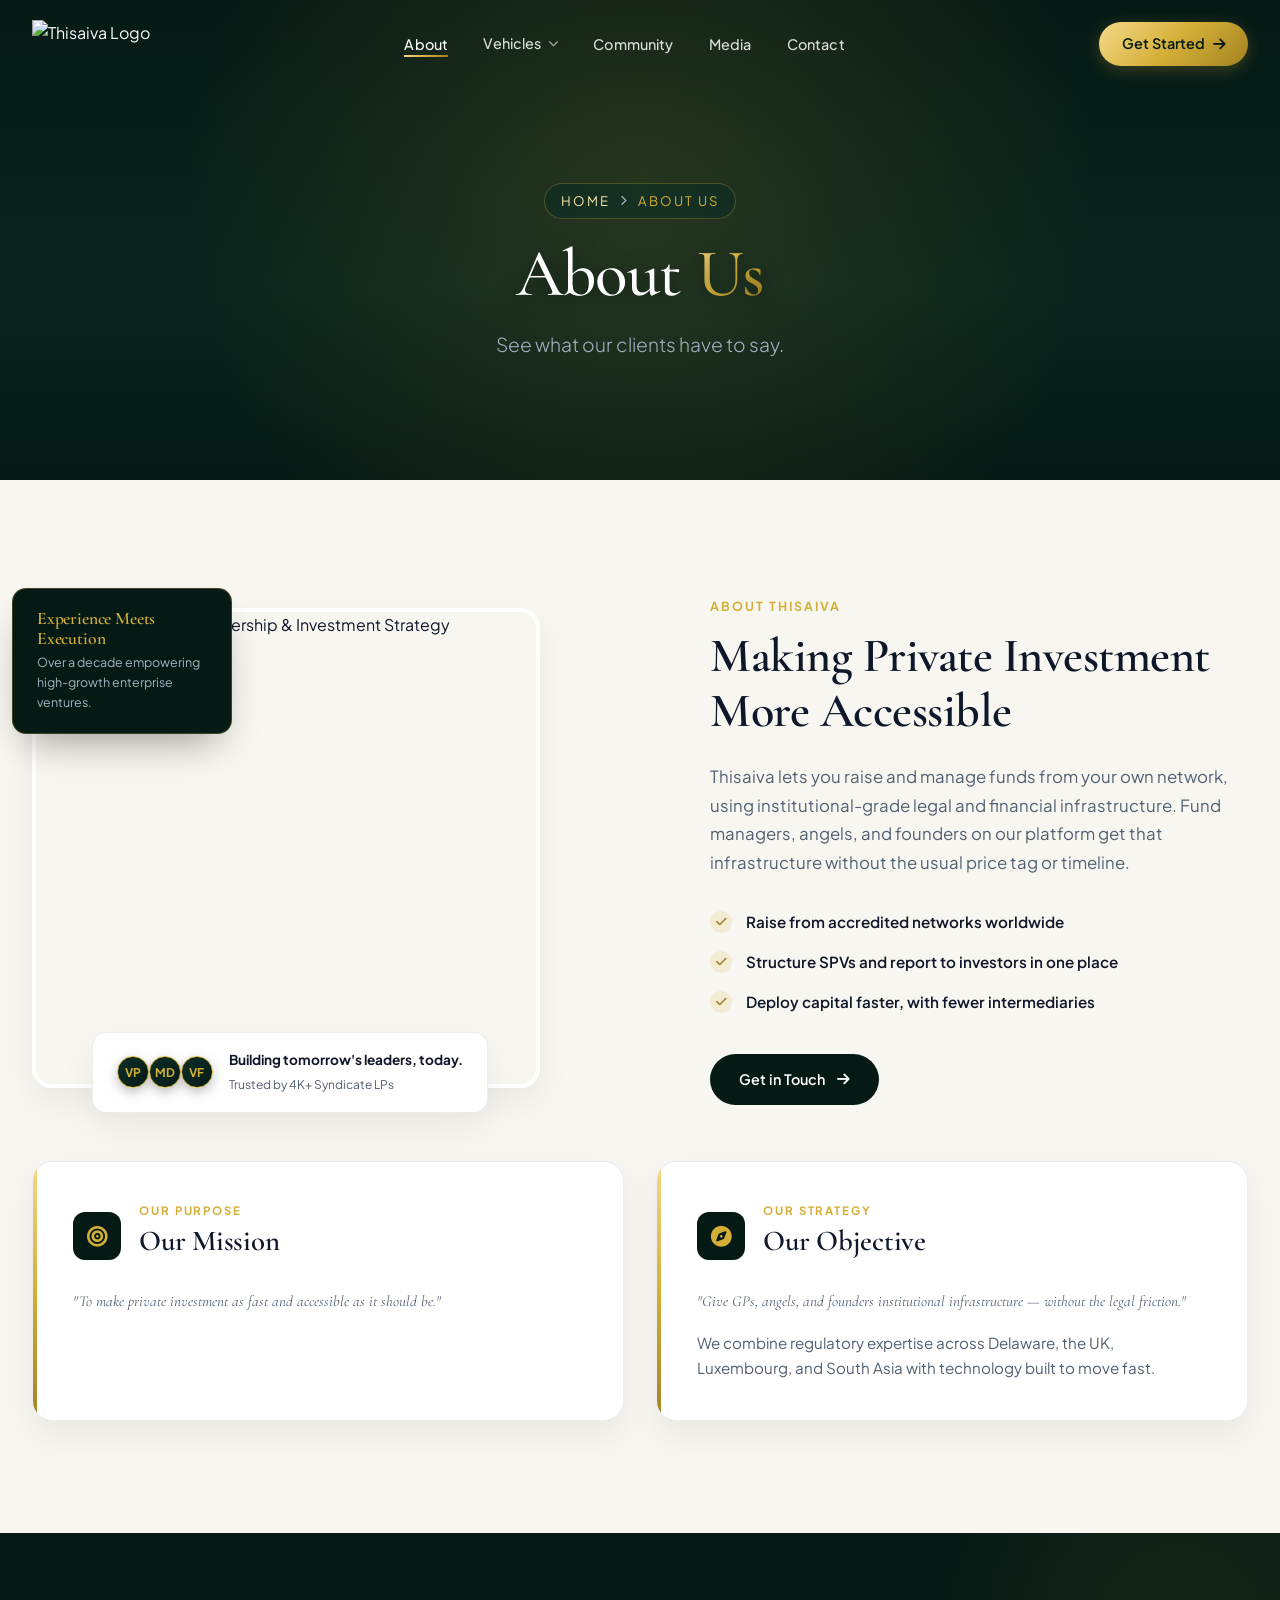
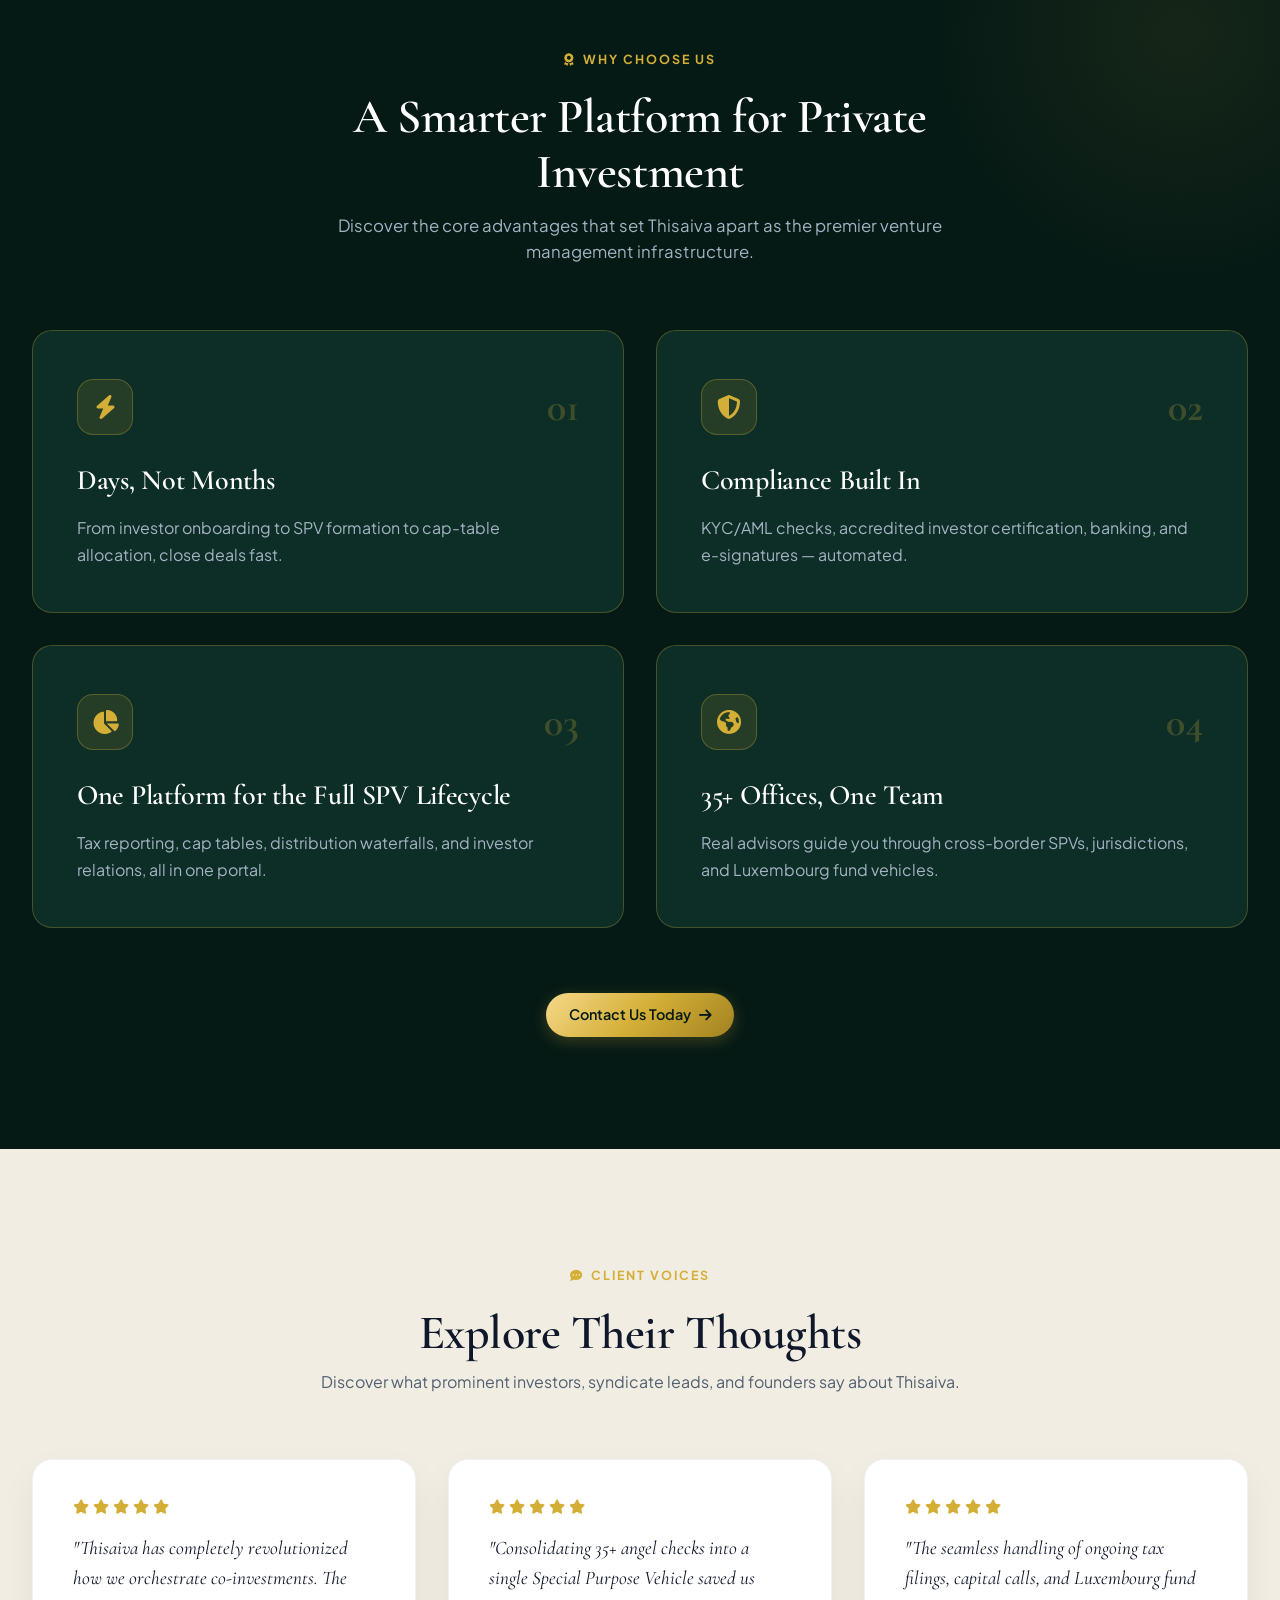
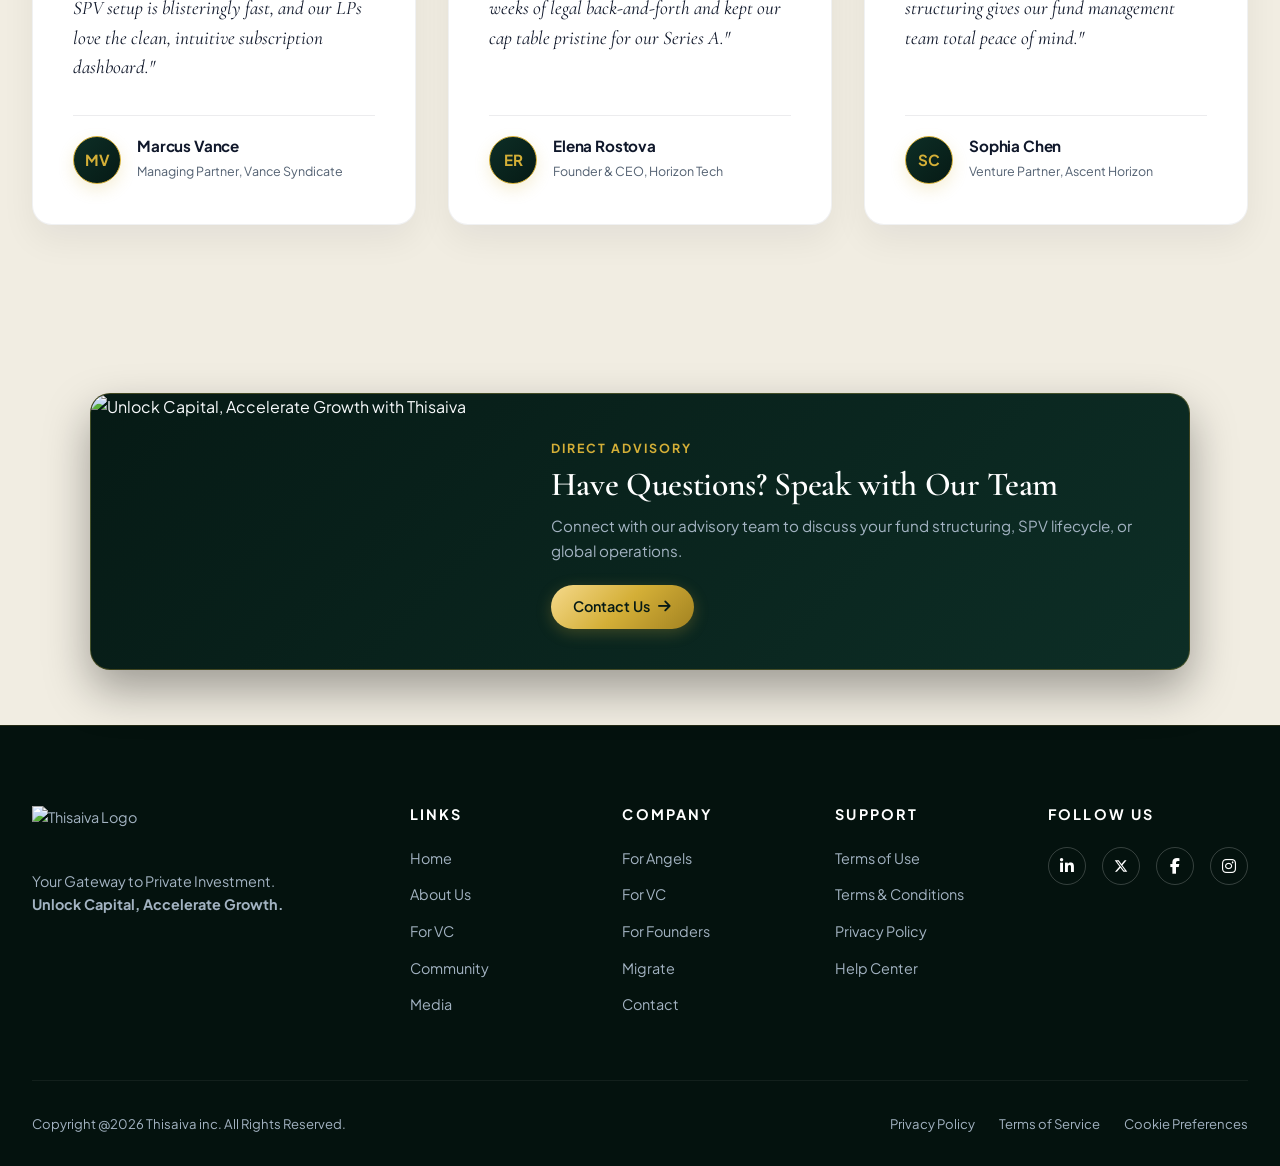
==== commit 00c1944c: "fix(mobile): 2x2 metrics, 2-col footer, compact about hero, inline mission header & floating nav car" ====
--- a/about.html
+++ b/about.html
@@ -87,7 +87,7 @@
         <li><a href="about.html" class="active">About</a></li>
         <li class="nav-dropdown">
           <a href="for-vc.html" class="dropdown-trigger">
-            Vehicles <i class="fa-solid fa-chevron-down nav-chevron"></i>
+            <span>Vehicles</span> <span class="dropdown-badge-pill"><span class="dropdown-badge-text">4 Portals</span><i class="fa-solid fa-chevron-down nav-chevron"></i></span>
           </a>
           <div class="dropdown-menu">
             <a href="for-angels.html" class="dropdown-item">
@@ -222,22 +222,30 @@
         <div class="about-dual-card-grid">
           
           <div class="mission-card scroll-reveal delay-1">
-            <div class="mission-card-icon">
-              <i class="fa-solid fa-bullseye"></i>
-            </div>
-            <span class="section-eyebrow" style="margin-bottom:0.35rem;">OUR PURPOSE</span>
-            <h3>Our Mission</h3>
+            <div class="mission-card-header">
+              <div class="mission-card-icon">
+                <i class="fa-solid fa-bullseye"></i>
+              </div>
+              <div class="mission-card-title-group">
+                <span class="section-eyebrow">OUR PURPOSE</span>
+                <h3>Our Mission</h3>
+              </div>
+            </div>
             <p class="mission-quote">
               "To make private investment as fast and accessible as it should be."
             </p>
           </div>
 
           <div class="objective-card scroll-reveal delay-2">
-            <div class="objective-card-icon">
-              <i class="fa-solid fa-compass"></i>
-            </div>
-            <span class="section-eyebrow" style="margin-bottom:0.35rem;">OUR STRATEGY</span>
-            <h3>Our Objective</h3>
+            <div class="mission-card-header">
+              <div class="objective-card-icon">
+                <i class="fa-solid fa-compass"></i>
+              </div>
+              <div class="mission-card-title-group">
+                <span class="section-eyebrow">OUR STRATEGY</span>
+                <h3>Our Objective</h3>
+              </div>
+            </div>
             <p class="mission-quote">
               "Give GPs, angels, and founders institutional infrastructure — without the legal friction."
             </p>
--- a/styles.css
+++ b/styles.css
@@ -237,6 +237,33 @@
   cursor: pointer;
 }
 
+.dropdown-badge-pill {
+  display: inline-flex;
+  align-items: center;
+  gap: 0.45rem;
+}
+
+@media (min-width: 769px) {
+  .dropdown-badge-text {
+    display: none;
+  }
+}
+
+@media (max-width: 768px) {
+  .dropdown-badge-text {
+    display: inline-block;
+    font-size: 0.72rem;
+    font-weight: 700;
+    text-transform: uppercase;
+    letter-spacing: 0.05em;
+    color: var(--gold-primary);
+    background: rgba(212, 175, 55, 0.12);
+    padding: 0.2rem 0.55rem;
+    border-radius: 20px;
+    border: 1px solid rgba(212, 175, 55, 0.25);
+  }
+}
+
 .nav-chevron {
   font-size: 0.65rem;
   transition: transform 0.25s ease, color 0.25s ease;
@@ -2015,48 +2042,70 @@
 }
 
 @media (max-width: 768px) {
-  /* Full-screen mobile nav overlay */
+  /* Backdrop overlay so user can see actual page behind, and tap to close */
+  .nav-backdrop {
+    position: fixed;
+    inset: 0;
+    background: rgba(4, 18, 14, 0.65);
+    backdrop-filter: blur(4px);
+    -webkit-backdrop-filter: blur(4px);
+    z-index: 998;
+    opacity: 0;
+    visibility: hidden;
+    transition: opacity 0.3s ease, visibility 0.3s ease;
+  }
+
+  .nav-backdrop.active {
+    opacity: 1;
+    visibility: visible;
+  }
+
+  /* Compact floating mobile nav card — shows actual page behind */
   .nav-links {
     display: none;
     position: fixed;
-    top: 0;
-    left: 0;
-    right: 0;
-    bottom: 0;
-    width: 100%;
-    height: 100vh;
-    height: 100dvh;
-    max-width: 100vw;
+    top: 74px;
+    left: 1rem;
+    right: 1rem;
+    width: auto;
+    max-width: 440px;
+    margin: 0 auto;
     box-sizing: border-box;
-    background: #061a15;
+    background: rgba(6, 26, 21, 0.98);
+    backdrop-filter: blur(25px);
+    -webkit-backdrop-filter: blur(25px);
+    border: 1px solid var(--border-gold);
+    border-radius: 18px;
     flex-direction: column;
     align-items: stretch;
-    padding: 5.5rem 1.5rem 2rem;
-    gap: 0.5rem;
+    padding: 1.25rem 1.25rem 1rem;
+    gap: 0.35rem;
+    max-height: calc(85vh - 74px);
     overflow-y: auto;
     overflow-x: hidden;
     -webkit-overflow-scrolling: touch;
-    z-index: 998;
+    box-shadow: 0 25px 60px rgba(0, 0, 0, 0.8), 0 0 25px rgba(212, 175, 55, 0.15);
+    z-index: 1000;
   }
 
   .nav-links.active {
     display: flex;
-    animation: mobileNavSlideIn 0.35s cubic-bezier(0.16, 1, 0.3, 1);
+    animation: mobileNavSlideIn 0.3s cubic-bezier(0.16, 1, 0.3, 1);
   }
 
   @keyframes mobileNavSlideIn {
     from {
       opacity: 0;
-      transform: translateY(-20px);
+      transform: translateY(-12px) scale(0.98);
     }
     to {
       opacity: 1;
-      transform: translateY(0);
+      transform: translateY(0) scale(1);
     }
   }
 
   .nav-links > li {
-    border-bottom: 1px solid rgba(212, 175, 55, 0.12);
+    border-bottom: 1px solid rgba(212, 175, 55, 0.1);
   }
 
   .nav-links > li:last-child {
@@ -2065,10 +2114,17 @@
 
   .nav-links > li > a:not(.dropdown-trigger) {
     display: block;
-    padding: 0.9rem 0;
-    font-size: 1.05rem;
+    padding: 0.8rem 0.5rem;
+    font-size: 1rem;
     font-weight: 500;
     color: rgba(255, 255, 255, 0.9);
+    border-radius: 8px;
+    transition: background 0.2s ease, color 0.2s ease;
+  }
+
+  .nav-links > li > a:not(.dropdown-trigger):hover {
+    background: rgba(212, 175, 55, 0.08);
+    color: var(--gold-light);
   }
 
   .nav-dropdown {
@@ -2076,23 +2132,53 @@
     display: flex;
     flex-direction: column;
     align-items: stretch;
-  }
-
+    margin: 0.25rem 0;
+  }
+
+  /* Attractive Vehicles Dropdown Trigger with distinct button styling */
   .dropdown-trigger {
     width: 100%;
     display: flex;
     justify-content: space-between;
     align-items: center;
-    padding: 0.9rem 0;
-    font-size: 1.05rem !important;
+    padding: 0.75rem 0.85rem;
+    font-size: 1rem !important;
+    font-weight: 600;
+    border-radius: 12px;
+    background: rgba(212, 175, 55, 0.08);
+    border: 1px solid rgba(212, 175, 55, 0.25);
+    color: #ffffff;
+    transition: all 0.25s ease;
+    box-sizing: border-box;
+  }
+
+  .dropdown-trigger:hover,
+  .nav-dropdown.mobile-open .dropdown-trigger {
+    background: rgba(212, 175, 55, 0.16);
+    border-color: var(--gold-primary);
+    color: var(--gold-light);
+    box-shadow: 0 0 15px rgba(212, 175, 55, 0.15);
   }
 
   .nav-chevron {
-    transition: transform 0.3s ease;
+    display: inline-flex;
+    align-items: center;
+    justify-content: center;
+    width: 26px;
+    height: 26px;
+    border-radius: 50%;
+    background: rgba(212, 175, 55, 0.15);
+    border: 1px solid rgba(212, 175, 55, 0.3);
+    color: var(--gold-primary);
+    font-size: 0.7rem;
+    transition: transform 0.3s ease, background 0.3s ease, color 0.3s ease;
   }
 
   .nav-dropdown.mobile-open .nav-chevron {
     transform: rotate(180deg);
+    background: var(--gold-primary);
+    color: var(--bg-dark);
+    border-color: var(--gold-primary);
   }
 
   /* Dropdown hidden by default on mobile — toggled by JS */
@@ -2105,7 +2191,7 @@
     background: rgba(13, 46, 38, 0.5) !important;
     border: 1px solid rgba(212, 175, 55, 0.15) !important;
     border-radius: 12px !important;
-    margin-top: 0.25rem;
+    margin-top: 0.35rem;
     margin-bottom: 0.5rem;
     padding: 0.5rem !important;
     box-shadow: none !important;
@@ -2381,11 +2467,11 @@
     font-size: 0.8rem;
   }
 
-  /* Metrics card single column on small phones */
+  /* Metrics card 2x2 grid on small phones */
   .metrics-card {
-    grid-template-columns: 1fr !important;
-    padding: 1.25rem 1rem !important;
-    gap: 1rem !important;
+    grid-template-columns: repeat(2, 1fr) !important;
+    padding: 1.35rem 0.85rem !important;
+    gap: 1.25rem 0.75rem !important;
   }
 
   .metric-icon {
@@ -2396,37 +2482,58 @@
   }
 
   .metric-number {
-    font-size: 1.55rem;
+    font-size: 1.45rem;
+    line-height: 1.1;
   }
 
   .metric-label {
-    font-size: 0.7rem;
-  }
-
-  /* Inner page hero */
+    font-size: 0.72rem;
+    line-height: 1.35;
+  }
+
+  /* Inner page hero - compact, clean & balanced without dead space */
   .inner-hero {
-    min-height: 300px;
-    padding-top: 6rem;
-    padding-bottom: 2.5rem;
+    min-height: auto !important;
+    padding-top: 5.25rem !important;
+    padding-bottom: 1.75rem !important;
+  }
+
+  .inner-breadcrumb {
+    margin-bottom: 0.65rem !important;
+    padding: 0.35rem 0.85rem !important;
   }
 
   .inner-hero-title {
     font-size: 2.1rem;
+    margin-bottom: 0.45rem !important;
   }
 
   .inner-hero-subtitle {
-    font-size: 0.9rem;
+    font-size: 0.92rem;
+    margin-bottom: 0 !important;
+  }
+
+  /* About narrative & visual stack spacing */
+  .about-narrative-section {
+    padding: 2rem 0 !important;
+  }
+
+  .about-visual-stack {
+    margin-top: 0.5rem !important;
+    margin-bottom: 2rem !important;
   }
 
   /* Card consistency */
   .invest-card,
   .vc-capability-card,
   .mission-card,
+  .objective-card,
   .why-card {
     padding: 1.5rem 1.25rem;
   }
 
   .mission-card h3,
+  .objective-card h3,
   .why-card h3,
   .invest-card h3 {
     font-size: 1.2rem;
@@ -2442,10 +2549,14 @@
     font-size: 1.6rem;
   }
 
-  /* Footer */
+  /* Footer 2 columns on mobile - eliminates blank right side */
   .footer-grid {
-    grid-template-columns: 1fr;
-    gap: 1.75rem;
+    grid-template-columns: repeat(2, 1fr) !important;
+    gap: 2rem 1.25rem !important;
+  }
+
+  .footer-brand {
+    grid-column: 1 / -1;
   }
 
   .footer {
@@ -2582,9 +2693,12 @@
     gap: 0.75rem;
   }
 
-  /* Nav overlay tighter spacing */
+  /* Nav card compact spacing */
   .nav-links {
-    padding: 5rem 1rem 1.5rem !important;
+    padding: 1.1rem 1rem 0.85rem !important;
+    top: 70px;
+    left: 0.75rem;
+    right: 0.75rem;
   }
 }
 
@@ -2797,7 +2911,8 @@
   margin-top: 3.5rem;
 }
 
-.mission-card {
+.mission-card,
+.objective-card {
   background: #ffffff;
   border-radius: 20px;
   padding: 2.5rem;
@@ -2808,7 +2923,8 @@
   transition: var(--transition-normal);
 }
 
-.mission-card::before {
+.mission-card::before,
+.objective-card::before {
   content: '';
   position: absolute;
   top: 0;
@@ -2818,13 +2934,43 @@
   background: var(--gold-gradient);
 }
 
-.mission-card:hover {
+.mission-card:hover,
+.objective-card:hover {
   transform: translateY(-6px);
   box-shadow: 0 20px 40px rgba(15, 23, 42, 0.12);
   border-color: rgba(212, 175, 55, 0.4);
 }
 
-.mission-card-icon {
+.mission-card-header {
+  display: flex;
+  align-items: center;
+  gap: 1.15rem;
+  margin-bottom: 1.15rem;
+}
+
+.mission-card-header .mission-card-icon,
+.mission-card-header .objective-card-icon {
+  margin-bottom: 0;
+  flex-shrink: 0;
+}
+
+.mission-card-title-group {
+  display: flex;
+  flex-direction: column;
+}
+
+.mission-card-title-group .section-eyebrow {
+  margin-bottom: 0.2rem;
+  font-size: 0.72rem;
+}
+
+.mission-card-title-group h3 {
+  margin-bottom: 0;
+  font-size: 1.5rem;
+}
+
+.mission-card-icon,
+.objective-card-icon {
   width: 48px;
   height: 48px;
   border-radius: 12px;
@@ -2837,7 +2983,8 @@
   margin-bottom: 1.25rem;
 }
 
-.mission-card h3 {
+.mission-card h3,
+.objective-card h3 {
   font-size: 1.8rem;
   color: var(--text-dark);
   margin-bottom: 0.85rem;
@@ -2852,7 +2999,8 @@
   margin-bottom: 1rem;
 }
 
-.mission-card p {
+.mission-card p,
+.objective-card p {
   font-size: 0.95rem;
   color: var(--text-dark-muted);
   line-height: 1.65;
@@ -6344,13 +6492,17 @@
   .community-section,
   .global-presence-section,
   .contact-suite-section {
-    padding: 2.5rem 0;
+    padding: 2.25rem 0;
+  }
+
+  .about-narrative-section {
+    padding: 1.75rem 0 !important;
   }
 
   .inner-hero {
-    min-height: 260px;
-    padding-top: 5.5rem;
-    padding-bottom: 2rem;
+    min-height: auto !important;
+    padding-top: 5rem !important;
+    padding-bottom: 1.5rem !important;
   }
 
   .inner-breadcrumb {
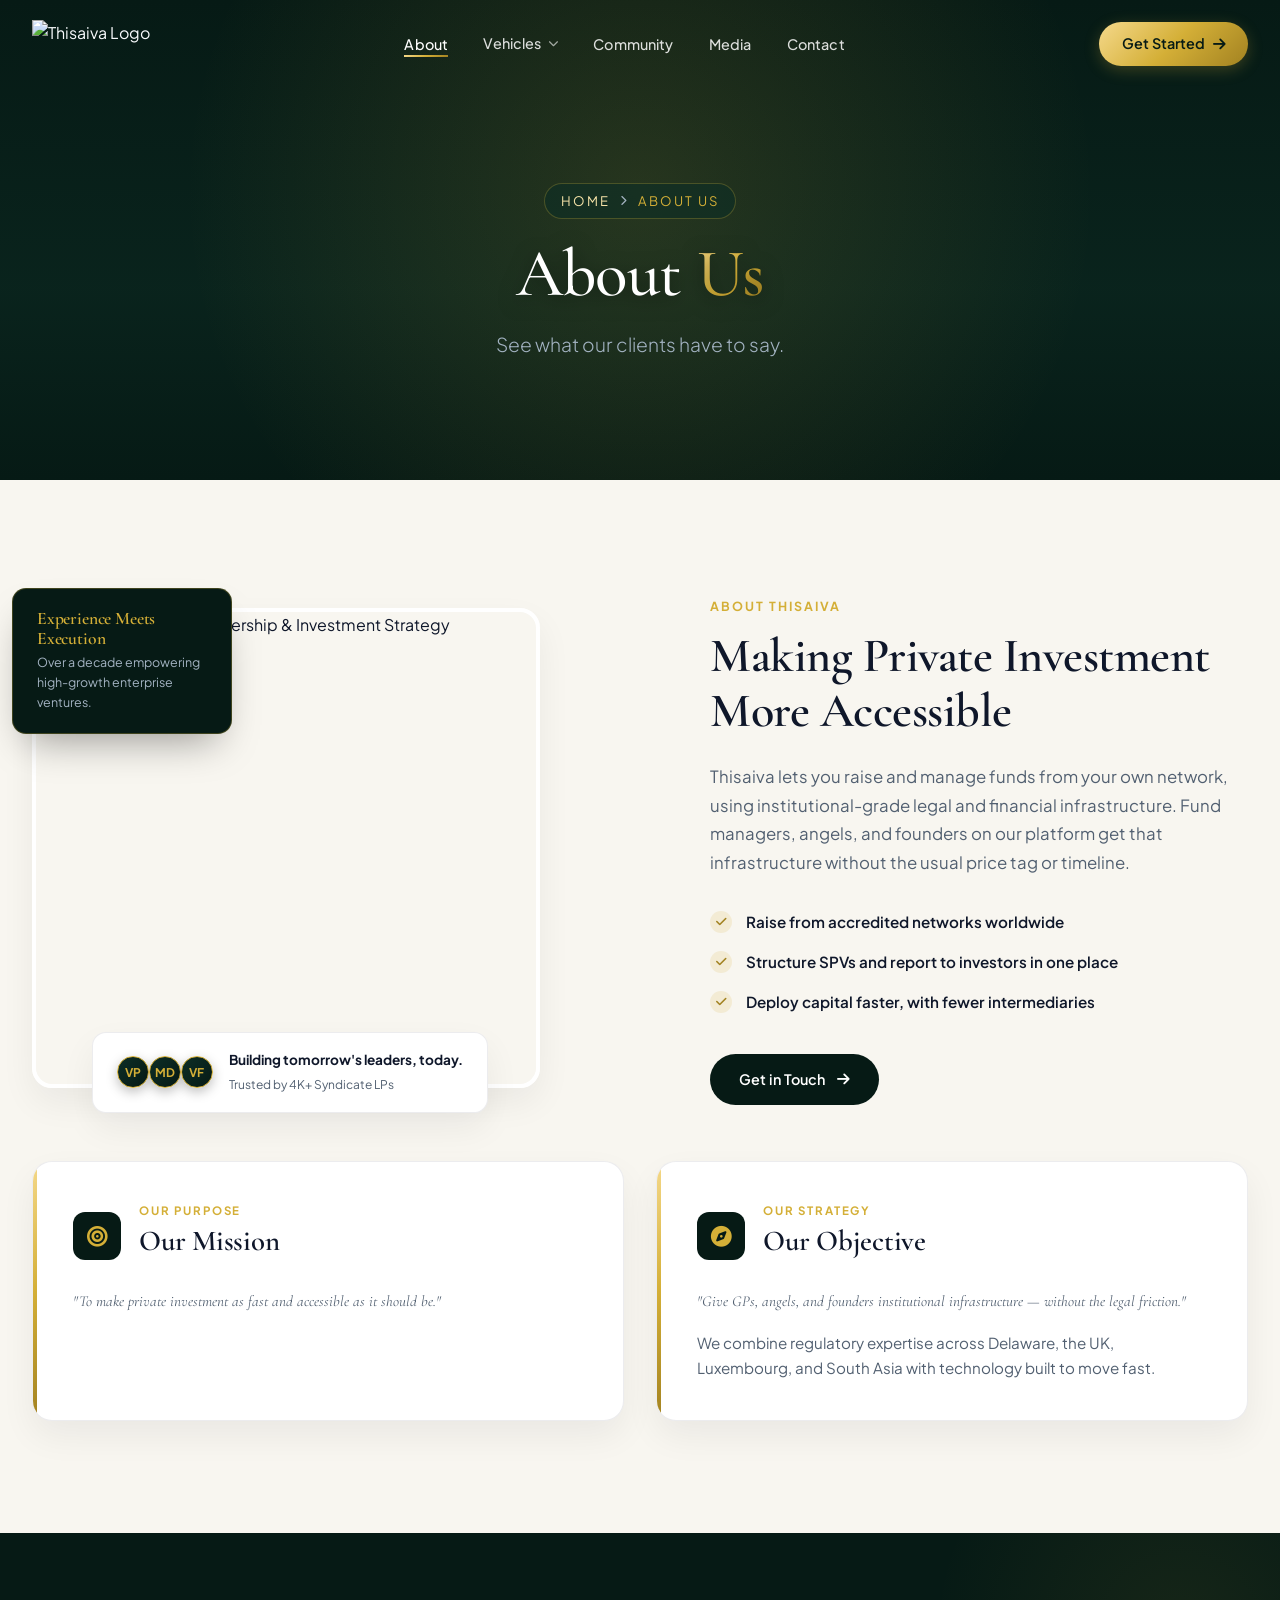
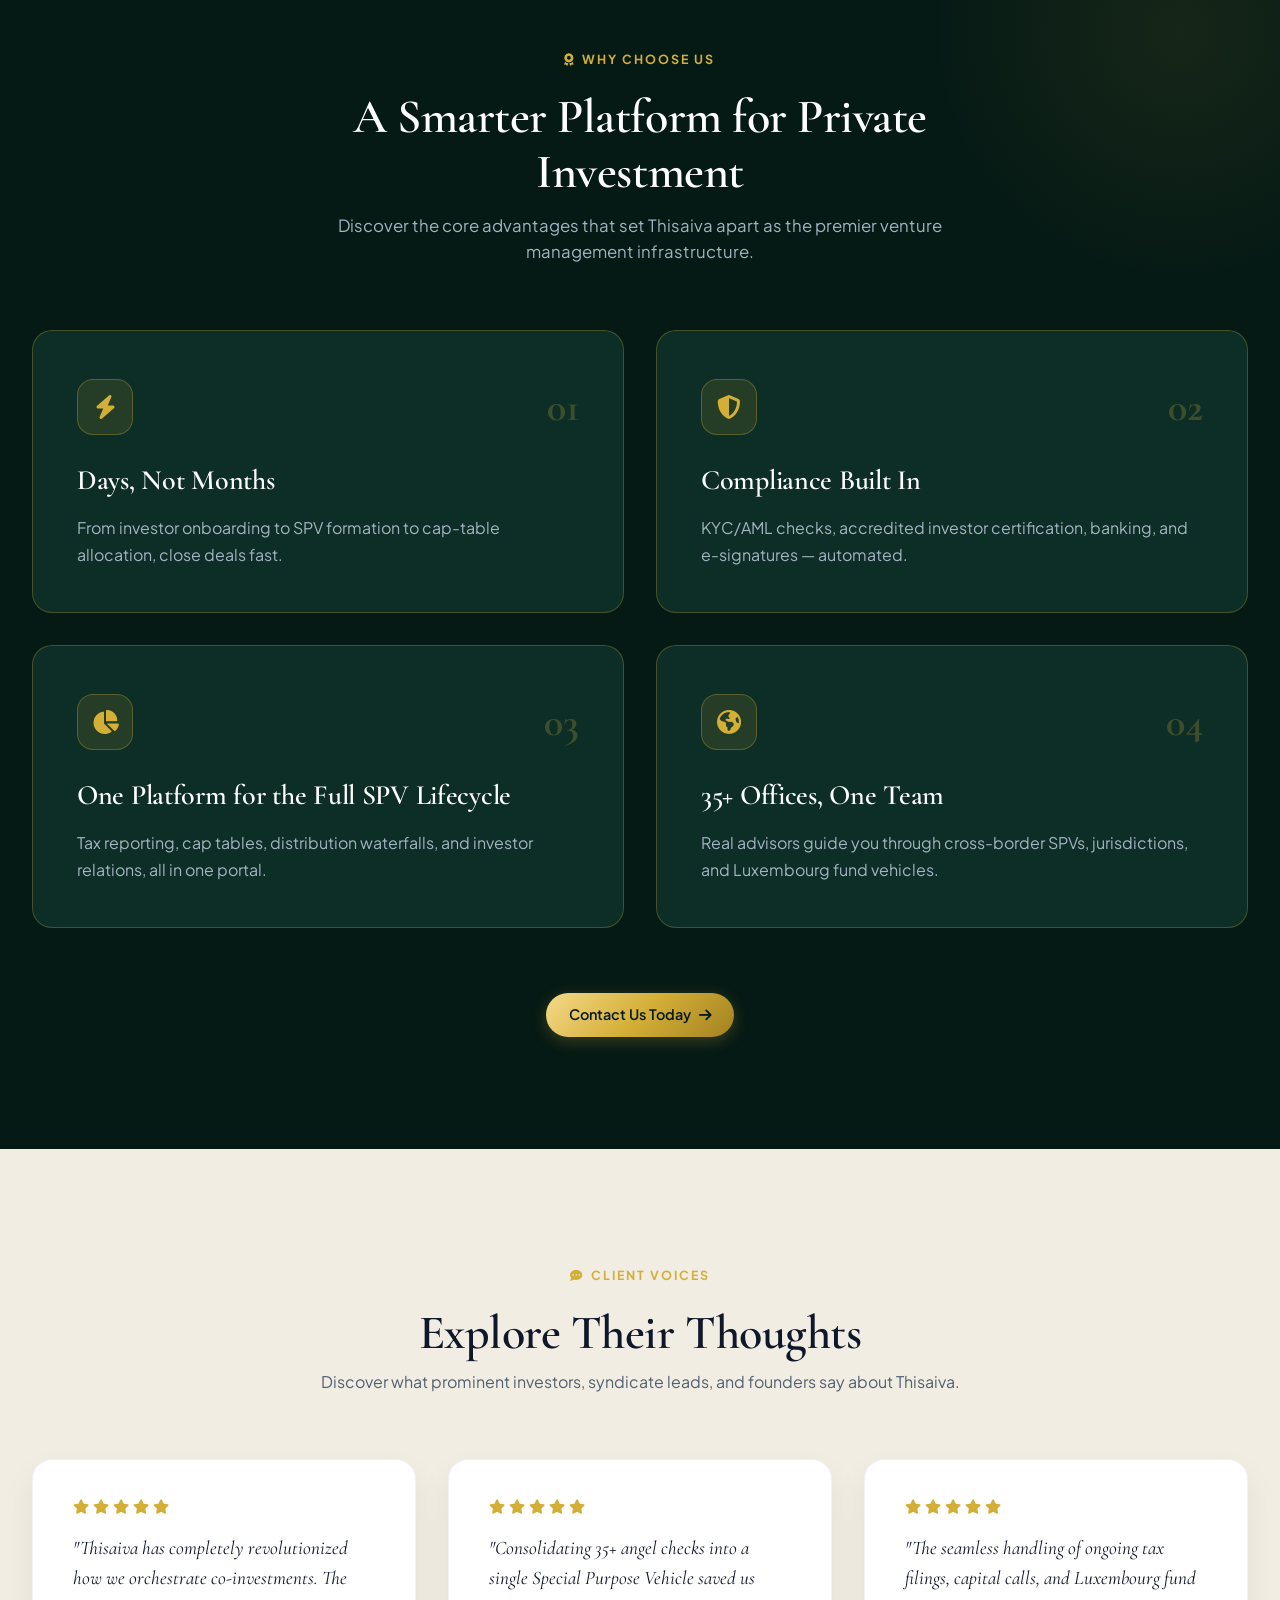
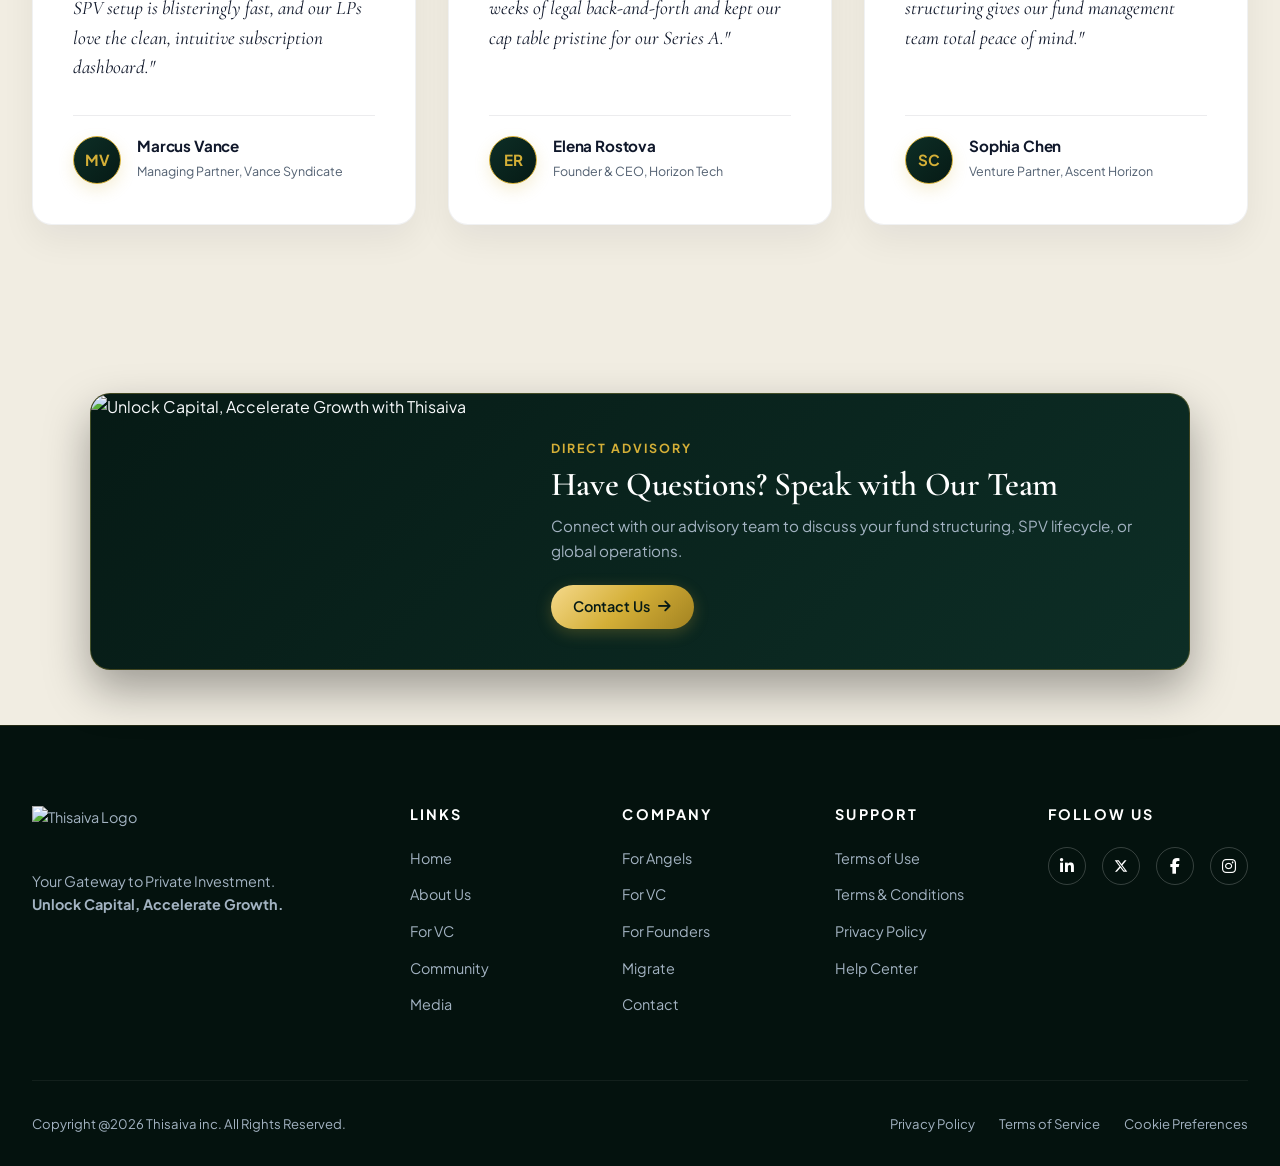
==== commit 925234a4: "chore: add v3.3 cache-busting query strings to force immediate browser refresh" ====
--- a/about.html
+++ b/about.html
@@ -72,7 +72,7 @@
   <link rel="stylesheet" href="https://cdnjs.cloudflare.com/ajax/libs/font-awesome/6.4.0/css/all.min.css">
 
   <!-- Stylesheet -->
-  <link rel="stylesheet" href="styles.css">
+  <link rel="stylesheet" href="styles.css?v=3.3">
 </head>
 <body>
 
@@ -543,6 +543,6 @@
   </footer>
 
   <!-- JavaScript -->
-  <script src="script.js" defer></script>
+  <script src="script.js?v=3.3" defer></script>
 </body>
 </html>
--- a/styles.css
+++ b/styles.css
@@ -2850,34 +2850,50 @@
 }
 
 /* ==========================================================================
-   SCROLL REVEAL ANIMATIONS (HARDWARE ACCELERATED)
+   SCROLL REVEAL ANIMATIONS (HARDWARE ACCELERATED — SKILLFUNNEL / LUXURY STYLE)
    ========================================================================== */
 .scroll-reveal {
   opacity: 0;
-  transform: translateY(30px);
-  transition: opacity 0.8s cubic-bezier(0.16, 1, 0.3, 1), transform 0.8s cubic-bezier(0.16, 1, 0.3, 1);
-  will-change: opacity, transform;
+  transform: translate3d(0, 36px, 0);
+  filter: blur(6px);
+  transition: 
+    opacity 0.85s cubic-bezier(0.16, 1, 0.3, 1),
+    transform 0.85s cubic-bezier(0.16, 1, 0.3, 1),
+    filter 0.85s cubic-bezier(0.16, 1, 0.3, 1);
+  will-change: opacity, transform, filter;
 }
 
 .scroll-reveal-left {
   opacity: 0;
-  transform: translateX(-40px);
-  transition: opacity 0.8s cubic-bezier(0.16, 1, 0.3, 1), transform 0.8s cubic-bezier(0.16, 1, 0.3, 1);
-  will-change: opacity, transform;
+  transform: translate3d(-35px, 20px, 0);
+  filter: blur(6px);
+  transition: 
+    opacity 0.85s cubic-bezier(0.16, 1, 0.3, 1),
+    transform 0.85s cubic-bezier(0.16, 1, 0.3, 1),
+    filter 0.85s cubic-bezier(0.16, 1, 0.3, 1);
+  will-change: opacity, transform, filter;
 }
 
 .scroll-reveal-right {
   opacity: 0;
-  transform: translateX(40px);
-  transition: opacity 0.8s cubic-bezier(0.16, 1, 0.3, 1), transform 0.8s cubic-bezier(0.16, 1, 0.3, 1);
-  will-change: opacity, transform;
+  transform: translate3d(35px, 20px, 0);
+  filter: blur(6px);
+  transition: 
+    opacity 0.85s cubic-bezier(0.16, 1, 0.3, 1),
+    transform 0.85s cubic-bezier(0.16, 1, 0.3, 1),
+    filter 0.85s cubic-bezier(0.16, 1, 0.3, 1);
+  will-change: opacity, transform, filter;
 }
 
 .scroll-reveal-scale {
   opacity: 0;
-  transform: scale(0.92);
-  transition: opacity 0.8s cubic-bezier(0.16, 1, 0.3, 1), transform 0.8s cubic-bezier(0.16, 1, 0.3, 1);
-  will-change: opacity, transform;
+  transform: translate3d(0, 25px, 0) scale(0.95);
+  filter: blur(6px);
+  transition: 
+    opacity 0.85s cubic-bezier(0.16, 1, 0.3, 1),
+    transform 0.85s cubic-bezier(0.16, 1, 0.3, 1),
+    filter 0.85s cubic-bezier(0.16, 1, 0.3, 1);
+  will-change: opacity, transform, filter;
 }
 
 .scroll-reveal.revealed,
@@ -2885,15 +2901,29 @@
 .scroll-reveal-right.revealed,
 .scroll-reveal-scale.revealed {
   opacity: 1;
-  transform: translate(0, 0) scale(1);
-}
-
-/* Stagger Delays */
-.delay-1 { transition-delay: 0.1s; }
-.delay-2 { transition-delay: 0.2s; }
-.delay-3 { transition-delay: 0.3s; }
-.delay-4 { transition-delay: 0.4s; }
-.delay-5 { transition-delay: 0.5s; }
+  transform: translate3d(0, 0, 0) scale(1);
+  filter: blur(0px);
+}
+
+/* Stagger Delays for Fluid Cascade Waves */
+.delay-1 { transition-delay: 0.08s; }
+.delay-2 { transition-delay: 0.16s; }
+.delay-3 { transition-delay: 0.24s; }
+.delay-4 { transition-delay: 0.32s; }
+.delay-5 { transition-delay: 0.40s; }
+
+/* Accessibility & ADA Compliance: Instant reveal for reduced-motion preferences */
+@media (prefers-reduced-motion: reduce) {
+  .scroll-reveal,
+  .scroll-reveal-left,
+  .scroll-reveal-right,
+  .scroll-reveal-scale {
+    opacity: 1 !important;
+    transform: none !important;
+    filter: none !important;
+    transition: none !important;
+  }
+}
 
 /* ==========================================================================
    ABOUT US PAGE SPECIFIC STYLES
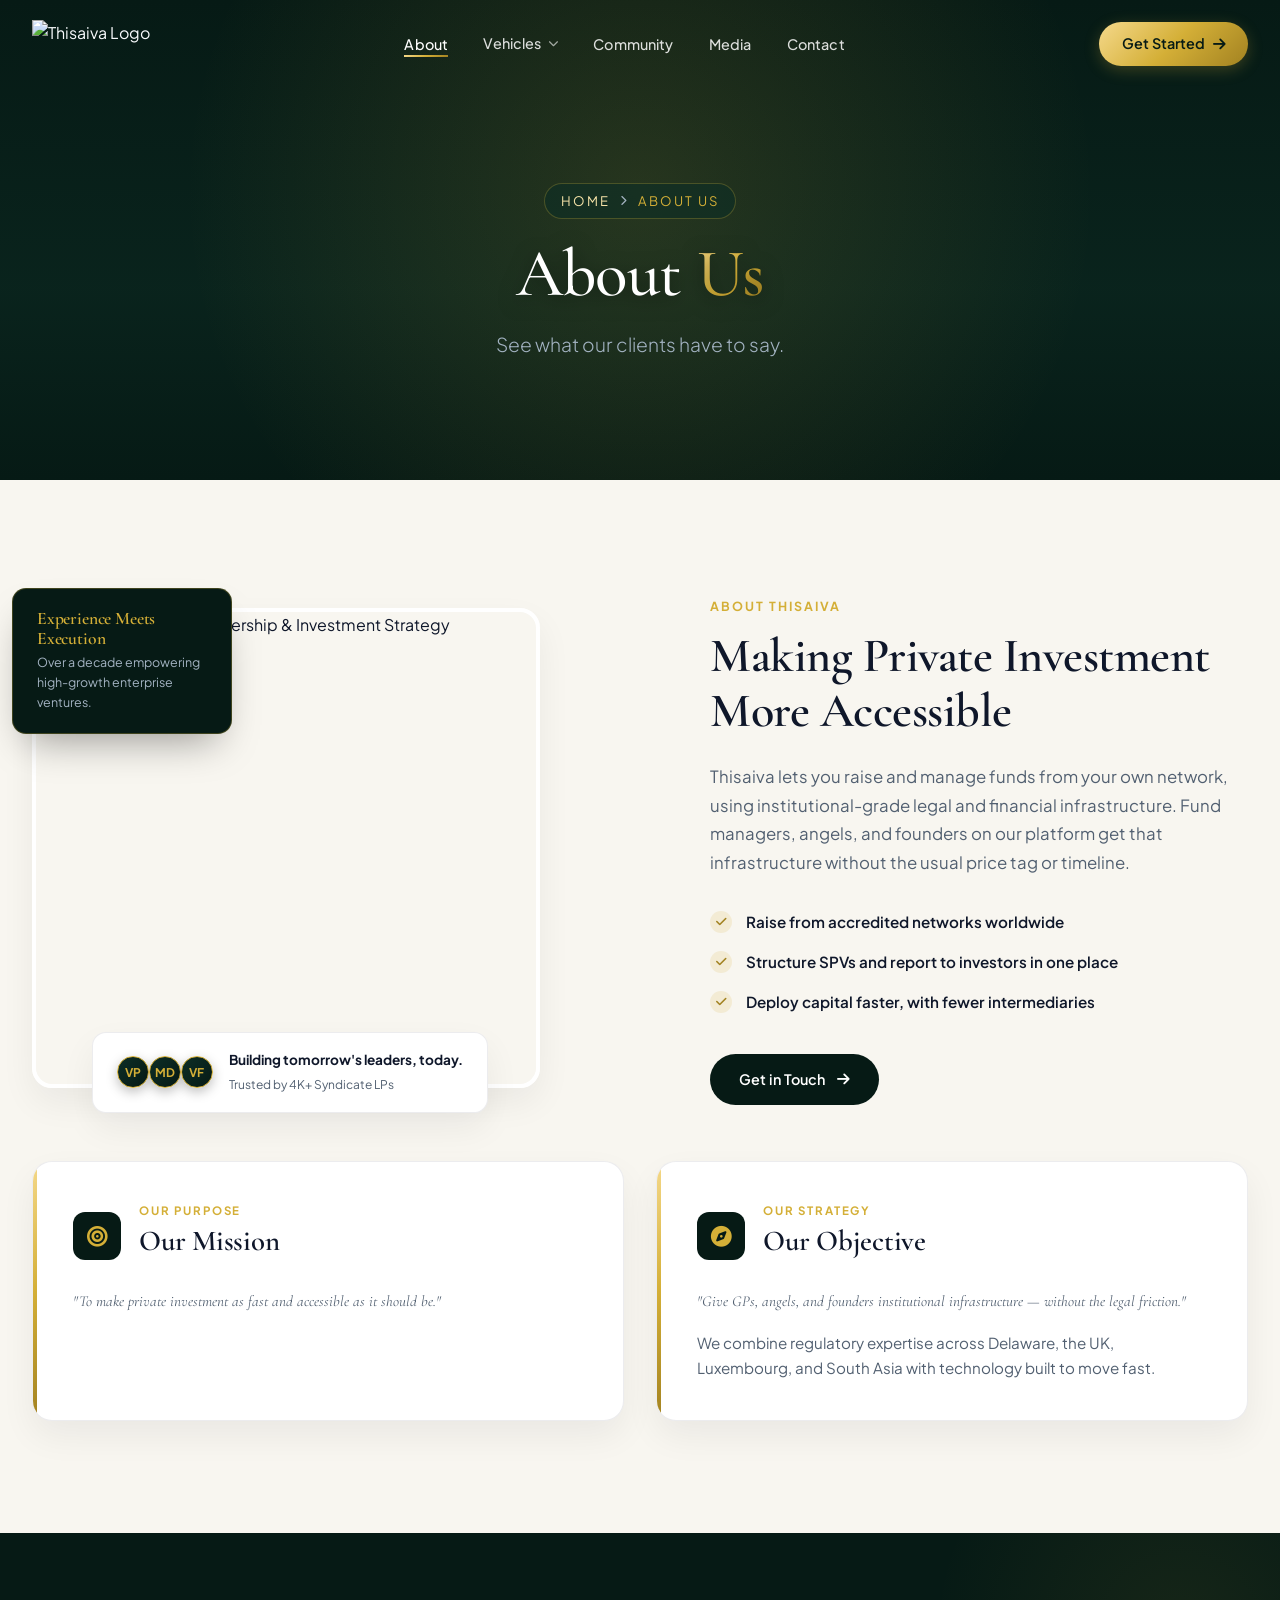
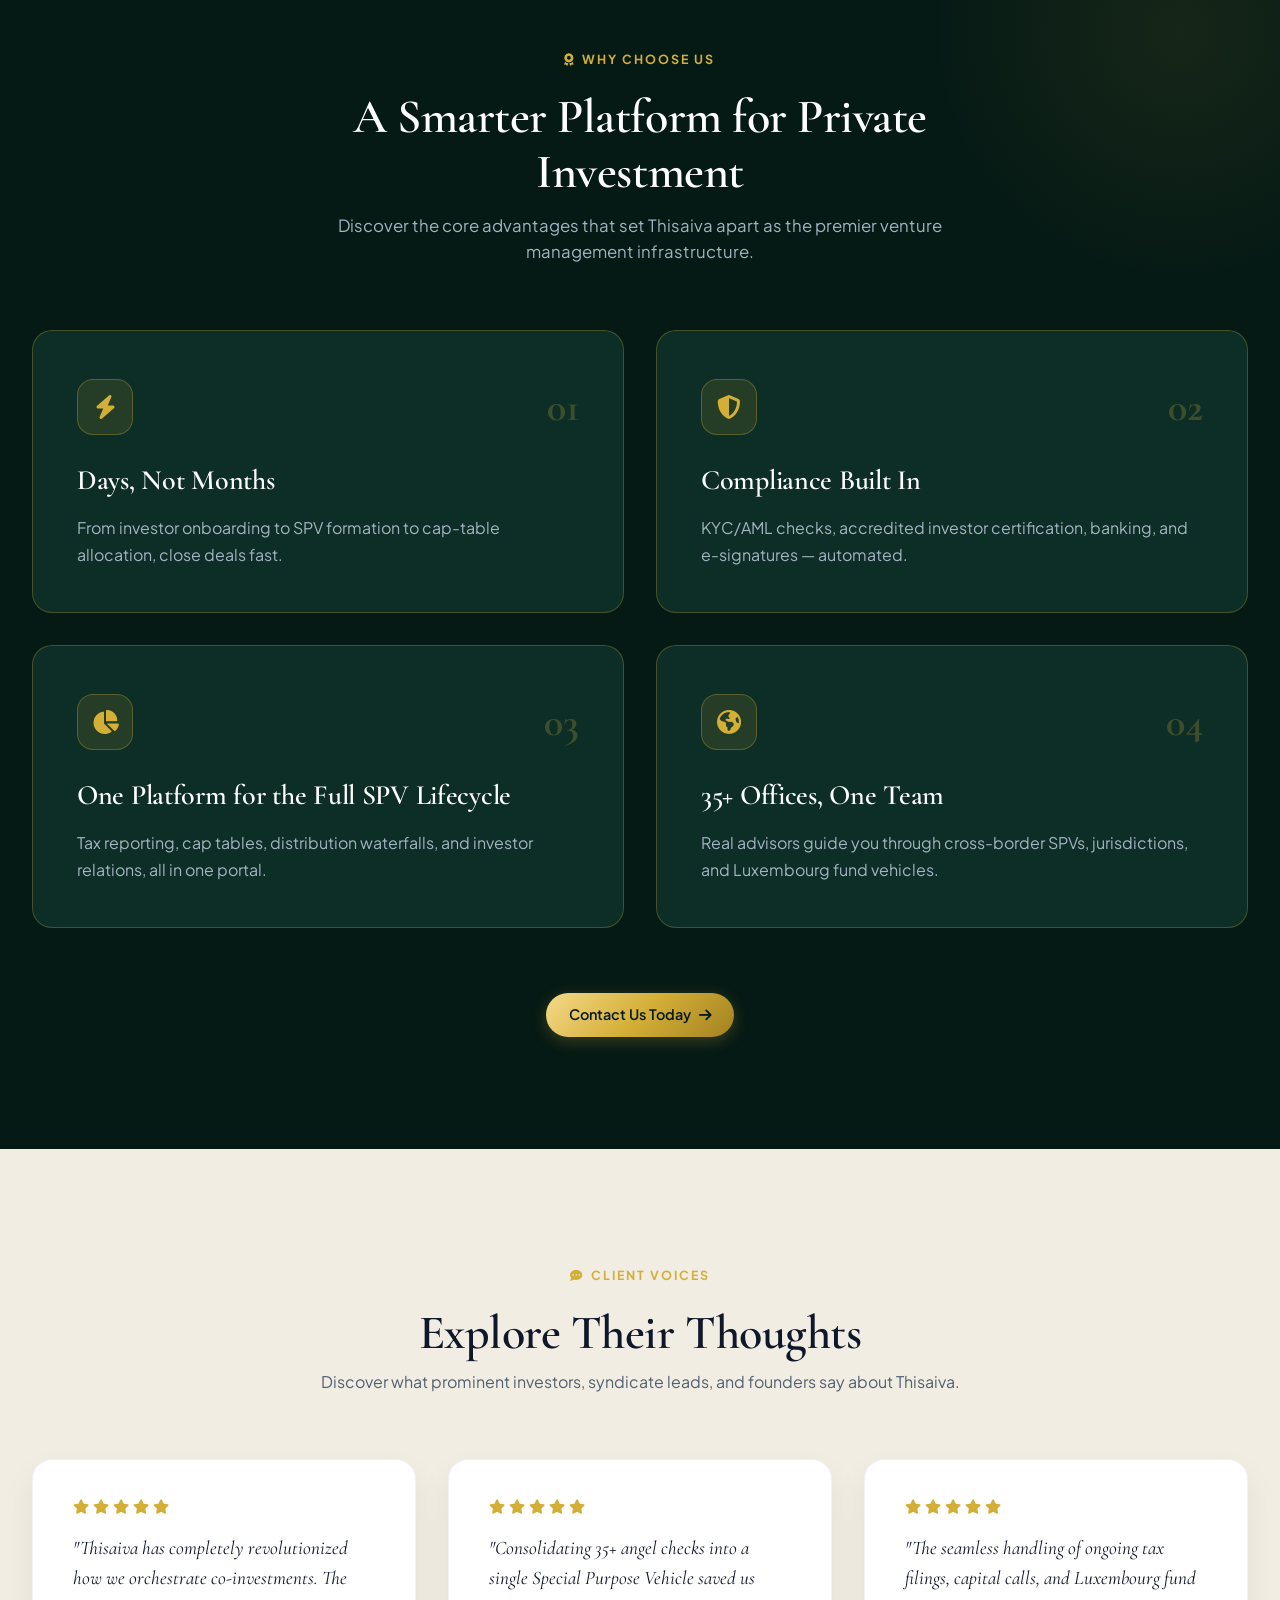
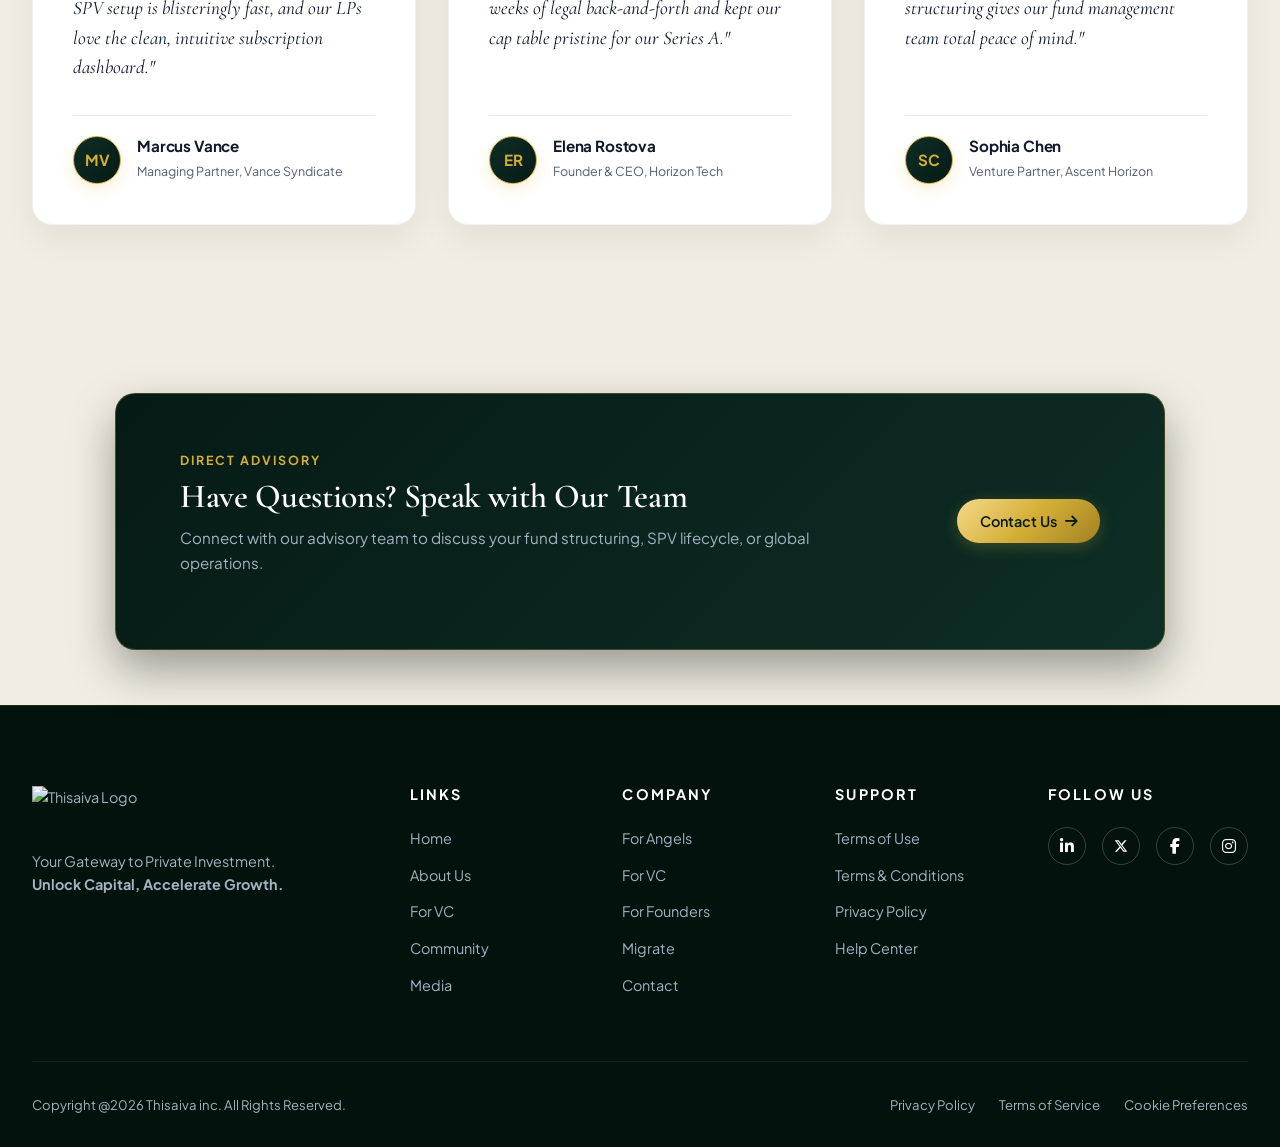
==== commit 981ac466: "feat: improve region tab contrast in media page, fix card headers and spacing, and bump cache buster" ====
--- a/about.html
+++ b/about.html
@@ -72,7 +72,7 @@
   <link rel="stylesheet" href="https://cdnjs.cloudflare.com/ajax/libs/font-awesome/6.4.0/css/all.min.css">
 
   <!-- Stylesheet -->
-  <link rel="stylesheet" href="styles.css?v=3.3">
+  <link rel="stylesheet" href="styles.css?v=3.5">
 </head>
 <body>
 
@@ -439,27 +439,21 @@
     <!-- SECTION 4: WANT TO CHAT CTA BANNER -->
     <section class="cta-banner-section">
       <div class="container">
-        <div class="cta-banner-card scroll-reveal">
-          
-          <div class="cta-img-wrapper">
-            <picture>
-              <source srcset="assets/cta_investor_terminal.avif" type="image/avif">
-              <source srcset="assets/cta_investor_terminal.webp" type="image/webp">
-              <img src="assets/cta_investor_terminal.jpg" alt="Unlock Capital, Accelerate Growth with Thisaiva" width="480" height="320" loading="lazy">
-            </picture>
-          </div>
-
+        <div class="cta-banner-card cta-banner-no-img scroll-reveal">
           <div class="cta-content">
-            <span class="section-eyebrow">DIRECT ADVISORY</span>
-            <h2>Have Questions? Speak with Our Team</h2>
-            <p>
-              Connect with our advisory team to discuss your fund structuring, SPV lifecycle, or global operations.
-            </p>
-            <a href="contact.html" class="btn-gold">
-              Contact Us <i class="fa-solid fa-arrow-right"></i>
-            </a>
-          </div>
-
+            <div class="cta-text-group">
+              <span class="section-eyebrow">DIRECT ADVISORY</span>
+              <h2>Have Questions? Speak with Our Team</h2>
+              <p>
+                Connect with our advisory team to discuss your fund structuring, SPV lifecycle, or global operations.
+              </p>
+            </div>
+            <div class="cta-action-group">
+              <a href="contact.html" class="btn-gold">
+                Contact Us <i class="fa-solid fa-arrow-right"></i>
+              </a>
+            </div>
+          </div>
         </div>
       </div>
     </section>
@@ -543,6 +537,6 @@
   </footer>
 
   <!-- JavaScript -->
-  <script src="script.js?v=3.3" defer></script>
+  <script src="script.js?v=3.5" defer></script>
 </body>
 </html>
--- a/styles.css
+++ b/styles.css
@@ -571,6 +571,61 @@
   transform: scale(1.04);
 }
 
+/* Hero Page-Load Cinematic Entrance (Skillfunnel / Apple style) */
+.hero-content > * {
+  animation: heroFadeUp 0.85s cubic-bezier(0.16, 1, 0.3, 1) backwards;
+}
+
+.hero-content .section-eyebrow {
+  animation-delay: 0.08s;
+}
+
+.hero-content .hero-title {
+  animation-delay: 0.18s;
+}
+
+.hero-content .hero-description {
+  animation-delay: 0.28s;
+}
+
+.hero-content .hero-buttons {
+  animation-delay: 0.38s;
+}
+
+.hero-visual {
+  animation: heroFadeUp 0.95s cubic-bezier(0.16, 1, 0.3, 1) 0.22s backwards;
+}
+
+/* Universal Inner-Hero Page-Load Entrance (All Inner Pages) */
+.inner-hero-container > * {
+  animation: heroFadeUp 0.85s cubic-bezier(0.16, 1, 0.3, 1) backwards;
+}
+
+.inner-hero-container .inner-breadcrumb {
+  animation-delay: 0.08s;
+}
+
+.inner-hero-container .inner-hero-title {
+  animation-delay: 0.18s;
+}
+
+.inner-hero-container .inner-hero-subtitle {
+  animation-delay: 0.28s;
+}
+
+@keyframes heroFadeUp {
+  from {
+    opacity: 0;
+    transform: translate3d(0, 35px, 0);
+    filter: blur(6px);
+  }
+  to {
+    opacity: 1;
+    transform: translate3d(0, 0, 0);
+    filter: blur(0px);
+  }
+}
+
 .hero-badge {
   position: absolute;
   top: 10%;
@@ -1025,6 +1080,52 @@
   margin: 0 auto;
 }
 
+.cta-banner-card.cta-banner-no-img,
+.cta-banner-card:not(:has(.cta-img-wrapper)) {
+  grid-template-columns: 1fr;
+  max-width: 1050px;
+}
+
+.cta-banner-card.cta-banner-no-img .cta-content,
+.cta-banner-card:not(:has(.cta-img-wrapper)) .cta-content {
+  display: flex;
+  align-items: center;
+  justify-content: space-between;
+  gap: 3rem;
+  padding: 3.25rem 4rem;
+}
+
+.cta-text-group {
+  max-width: 680px;
+}
+
+.cta-text-group .section-eyebrow {
+  margin-bottom: 0.35rem;
+}
+
+.cta-text-group h2 {
+  font-size: 2.1rem;
+  color: #ffffff;
+  margin-bottom: 0.6rem;
+  line-height: 1.2;
+}
+
+.cta-text-group p {
+  font-size: 0.98rem;
+  color: var(--text-light-muted);
+  margin-bottom: 0;
+  font-weight: 400;
+  line-height: 1.6;
+}
+
+.cta-action-group {
+  flex-shrink: 0;
+}
+
+.cta-action-group .btn-gold {
+  white-space: nowrap;
+}
+
 .cta-img-wrapper {
   height: 100%;
   min-height: 250px;
@@ -1196,7 +1297,6 @@
   color: var(--text-light);
   padding: 7rem 0;
   position: relative;
-  overflow: hidden;
 }
 
 .map-container {
@@ -1271,11 +1371,11 @@
   display: inline-flex;
   align-items: center;
   gap: 0.5rem;
-  background: rgba(13, 46, 38, 0.6);
+  background: rgba(13, 46, 38, 0.75);
   border: 1px solid var(--border-gold);
   border-radius: 50px;
   padding: 0.55rem 1.15rem;
-  color: var(--text-light-muted);
+  color: #e2e8f0;
   font-family: var(--font-sans);
   font-size: 0.85rem;
   font-weight: 600;
@@ -1287,7 +1387,7 @@
 .region-tab-btn:hover {
   color: #ffffff;
   border-color: var(--gold-primary);
-  background: rgba(212, 175, 55, 0.12);
+  background: rgba(212, 175, 55, 0.18);
   transform: translateY(-2px);
 }
 
@@ -1321,6 +1421,42 @@
   border-radius: 20px;
   border: 1px solid rgba(212, 175, 55, 0.25);
   transition: all 0.25s ease;
+}
+
+/* Light / Cream Theme Region Tabs (for media.html Our Global Presence section) */
+.global-presence-section .region-tab-btn {
+  background: #ffffff;
+  border: 1.5px solid rgba(212, 175, 55, 0.45);
+  color: #061a15;
+  box-shadow: 0 2px 8px rgba(15, 23, 42, 0.06);
+}
+
+.global-presence-section .region-tab-btn:hover {
+  background: #ffffff;
+  color: var(--gold-dark);
+  border-color: var(--gold-primary);
+  box-shadow: 0 4px 14px rgba(212, 175, 55, 0.25);
+  transform: translateY(-2px);
+}
+
+.global-presence-section .region-tab-btn .tab-count-badge {
+  background: rgba(212, 175, 55, 0.16);
+  color: var(--gold-dark);
+  border: 1px solid rgba(212, 175, 55, 0.45);
+}
+
+.global-presence-section .region-tab-btn.active {
+  background: var(--gold-gradient);
+  color: #061a15 !important;
+  border-color: var(--gold-primary);
+  box-shadow: 0 4px 15px rgba(212, 175, 55, 0.35);
+  transform: translateY(-2px);
+}
+
+.global-presence-section .region-tab-btn.active .tab-count-badge {
+  background: #061a15;
+  color: var(--gold-primary);
+  border-color: rgba(212, 175, 55, 0.4);
 }
 
 .region-group {
@@ -1522,10 +1658,254 @@
   }
 }
 
-@media (max-width: 680px) {
+/* ==========================================================================
+   STICKY STACKING DECKS (MOBILE OPTIMIZATION — TND FORMULA)
+   1. Homepage & Media: Global Office Locations Deck
+   2. For Angels: Strategic Advantages Deck
+   3. For VC: Comprehensive Capabilities Matrix Deck
+   ========================================================================== */
+@media (max-width: 768px) {
+  /* ----------------------------------------------------
+     1. GLOBAL HUBS & LOCATIONS (Homepage & Media Page)
+     ---------------------------------------------------- */
+  .global-section,
+  .global-presence-section {
+    overflow: visible !important;
+    padding: 3.5rem 0 !important;
+  }
+
+  .global-section .container,
+  .global-presence-section .container {
+    overflow: visible !important;
+  }
+
+  /* Sticky Horizontal Region Filter Tabs */
+  .region-tabs-bar {
+    position: sticky;
+    top: 4.25rem;
+    z-index: 25;
+    background: rgba(6, 26, 21, 0.95);
+    backdrop-filter: blur(16px);
+    -webkit-backdrop-filter: blur(16px);
+    padding: 0.65rem 0.5rem;
+    border-radius: 16px;
+    border: 1px solid rgba(212, 175, 55, 0.25);
+    margin-bottom: 2rem;
+    overflow-x: auto;
+    flex-wrap: nowrap;
+    -webkit-overflow-scrolling: touch;
+    scrollbar-width: none;
+    box-shadow: 0 6px 20px rgba(0, 0, 0, 0.45);
+  }
+
+  .global-presence-section .region-tabs-bar {
+    background: rgba(248, 246, 240, 0.96) !important;
+    border-color: rgba(13, 46, 38, 0.15) !important;
+    box-shadow: 0 6px 20px rgba(15, 23, 42, 0.08) !important;
+  }
+
+  .region-tabs-bar::-webkit-scrollbar {
+    display: none;
+  }
+
+  /* Region Group Container */
+  .region-group {
+    position: relative;
+    margin-bottom: 3.5rem;
+    overflow: visible !important;
+  }
+
+  /* Sticky Region Header (Anchors current region name below tabs) */
+  .region-header {
+    position: sticky;
+    top: 7.6rem;
+    z-index: 20;
+    background: rgba(6, 26, 21, 0.96);
+    backdrop-filter: blur(14px);
+    -webkit-backdrop-filter: blur(14px);
+    padding: 0.75rem 1rem;
+    border-radius: 14px;
+    border: 1px solid rgba(212, 175, 55, 0.3);
+    box-shadow: 0 6px 20px rgba(0, 0, 0, 0.5);
+    margin-bottom: 1.5rem;
+  }
+
+  .global-presence-section .region-header {
+    background: rgba(248, 246, 240, 0.96) !important;
+    border-color: rgba(13, 46, 38, 0.18) !important;
+    box-shadow: 0 6px 20px rgba(15, 23, 42, 0.1) !important;
+  }
+
+  .region-title {
+    font-size: 1.35rem;
+  }
+
+  /* Stacking Cards Column Deck */
   .locations-grid {
-    grid-template-columns: 1fr;
-  }
+    display: flex;
+    flex-direction: column;
+    gap: 0;
+    position: relative;
+    overflow: visible !important;
+  }
+
+  /* Individual Sticky Stacking Card */
+  .location-card {
+    position: sticky;
+    top: calc(11.25rem + min(var(--card-index, 0) * 10px, 90px));
+    margin-bottom: 2.25rem;
+    background: linear-gradient(145deg, #0e342b 0%, #061b16 100%) !important;
+    border: 1.5px solid var(--border-gold) !important;
+    border-radius: 20px;
+    box-shadow: 
+      0 -8px 24px rgba(0, 0, 0, 0.5),
+      0 16px 36px rgba(0, 0, 0, 0.65),
+      inset 0 1px 1px rgba(212, 175, 55, 0.3) !important;
+    will-change: transform, opacity;
+    transform-origin: center top;
+    transition: border-color 0.3s ease, box-shadow 0.3s ease;
+  }
+
+  .global-section .location-card.scroll-reveal,
+  .global-presence-section .location-card.scroll-reveal {
+    opacity: 1 !important;
+    filter: none !important;
+  }
+
+  .locations-grid .location-card:nth-child(1) { --card-index: 0; z-index: 1; }
+  .locations-grid .location-card:nth-child(2) { --card-index: 1; z-index: 2; }
+  .locations-grid .location-card:nth-child(3) { --card-index: 2; z-index: 3; }
+  .locations-grid .location-card:nth-child(4) { --card-index: 3; z-index: 4; }
+  .locations-grid .location-card:nth-child(5) { --card-index: 4; z-index: 5; }
+  .locations-grid .location-card:nth-child(6) { --card-index: 5; z-index: 6; }
+  .locations-grid .location-card:nth-child(7) { --card-index: 6; z-index: 7; }
+  .locations-grid .location-card:nth-child(8) { --card-index: 7; z-index: 8; }
+  .locations-grid .location-card:nth-child(9) { --card-index: 8; z-index: 9; }
+  .locations-grid .location-card:nth-child(10) { --card-index: 9; z-index: 10; }
+  .locations-grid .location-card:nth-child(11) { --card-index: 10; z-index: 11; }
+  .locations-grid .location-card:nth-child(12) { --card-index: 11; z-index: 12; }
+
+  /* ----------------------------------------------------
+     2. STRATEGIC ADVANTAGES (For Angels Page)
+     ---------------------------------------------------- */
+  .pillars-section {
+    overflow: visible !important;
+    padding: 3.5rem 0 !important;
+  }
+
+  .pillars-section .container {
+    overflow: visible !important;
+  }
+
+  .pillars-grid {
+    display: flex;
+    flex-direction: column;
+    gap: 0;
+    position: relative;
+    overflow: visible !important;
+    margin-top: 2rem !important;
+  }
+
+  .pillar-card {
+    position: sticky;
+    top: calc(5.5rem + min(var(--card-index, 0) * 12px, 72px));
+    margin-bottom: 2rem;
+    background: #ffffff;
+    border: 1px solid rgba(15, 23, 42, 0.08);
+    border-radius: 20px;
+    box-shadow: 
+      0 -6px 20px rgba(15, 23, 42, 0.08),
+      0 16px 36px rgba(15, 23, 42, 0.12);
+    will-change: transform, opacity;
+    transform-origin: center top;
+    transition: border-color 0.3s ease, box-shadow 0.3s ease;
+  }
+
+  .pillar-card.scroll-reveal {
+    opacity: 1 !important;
+    filter: none !important;
+  }
+
+  .pillars-grid .pillar-card:nth-child(1) { --card-index: 0; z-index: 1; }
+  .pillars-grid .pillar-card:nth-child(2) { --card-index: 1; z-index: 2; }
+  .pillars-grid .pillar-card:nth-child(3) { --card-index: 2; z-index: 3; }
+  .pillars-grid .pillar-card:nth-child(4) { --card-index: 3; z-index: 4; }
+  .pillars-grid .pillar-card:nth-child(5) { --card-index: 4; z-index: 5; }
+  .pillars-grid .pillar-card:nth-child(6) { --card-index: 5; z-index: 6; }
+
+  /* ----------------------------------------------------
+     3. VC CAPABILITIES MATRIX (For VC Page)
+     ---------------------------------------------------- */
+  .vc-capabilities-section {
+    overflow: visible !important;
+    padding: 3.5rem 0 !important;
+  }
+
+  .vc-capabilities-section .container {
+    overflow: visible !important;
+  }
+
+  /* Sticky Capability Filter Pills Bar */
+  .vc-capabilities-section .filter-pills-bar {
+    position: sticky;
+    top: 4.25rem;
+    z-index: 25;
+    background: rgba(248, 246, 240, 0.95);
+    backdrop-filter: blur(14px);
+    -webkit-backdrop-filter: blur(14px);
+    padding: 0.65rem 0.5rem;
+    border-radius: 50px;
+    border: 1px solid rgba(15, 23, 42, 0.08);
+    box-shadow: 0 4px 15px rgba(15, 23, 42, 0.06);
+    overflow-x: auto;
+    flex-wrap: nowrap;
+    scrollbar-width: none;
+    margin-bottom: 2rem;
+  }
+
+  .vc-capabilities-section .filter-pills-bar::-webkit-scrollbar {
+    display: none;
+  }
+
+  .vc-matrix-grid {
+    display: flex;
+    flex-direction: column;
+    gap: 0;
+    position: relative;
+    overflow: visible !important;
+    margin-top: 1.5rem !important;
+  }
+
+  .vc-capability-card {
+    position: sticky !important;
+    top: calc(8.5rem + min(var(--card-index, 0) * 10px, 90px));
+    margin-bottom: 2rem;
+    background: #ffffff !important;
+    border: 1.5px solid rgba(212, 175, 55, 0.3) !important;
+    border-radius: 20px;
+    box-shadow: 
+      0 -6px 20px rgba(15, 23, 42, 0.08),
+      0 16px 36px rgba(15, 23, 42, 0.12);
+    will-change: transform, opacity;
+    transform-origin: center top;
+    transition: border-color 0.3s ease, box-shadow 0.3s ease;
+  }
+
+  .vc-capability-card.scroll-reveal {
+    opacity: 1 !important;
+    filter: none !important;
+  }
+
+  .vc-matrix-grid .vc-capability-card:nth-child(1) { --card-index: 0; z-index: 1; }
+  .vc-matrix-grid .vc-capability-card:nth-child(2) { --card-index: 1; z-index: 2; }
+  .vc-matrix-grid .vc-capability-card:nth-child(3) { --card-index: 2; z-index: 3; }
+  .vc-matrix-grid .vc-capability-card:nth-child(4) { --card-index: 3; z-index: 4; }
+  .vc-matrix-grid .vc-capability-card:nth-child(5) { --card-index: 4; z-index: 5; }
+  .vc-matrix-grid .vc-capability-card:nth-child(6) { --card-index: 5; z-index: 6; }
+  .vc-matrix-grid .vc-capability-card:nth-child(7) { --card-index: 6; z-index: 7; }
+  .vc-matrix-grid .vc-capability-card:nth-child(8) { --card-index: 7; z-index: 8; }
+  .vc-matrix-grid .vc-capability-card:nth-child(9) { --card-index: 8; z-index: 9; }
+  .vc-matrix-grid .vc-capability-card:nth-child(10) { --card-index: 9; z-index: 10; }
 }
 
 @keyframes ping {
@@ -2026,6 +2406,14 @@
 
   .cta-banner-card {
     grid-template-columns: 1fr;
+  }
+
+  .cta-banner-card.cta-banner-no-img .cta-content,
+  .cta-banner-card:not(:has(.cta-img-wrapper)) .cta-content {
+    flex-direction: column;
+    align-items: flex-start;
+    gap: 1.75rem;
+    padding: 2.25rem 1.75rem;
   }
 
   .cta-img-wrapper {
@@ -2905,25 +3293,20 @@
   filter: blur(0px);
 }
 
+.scroll-reveal.revealed:not(:hover),
+.scroll-reveal-left.revealed:not(:hover),
+.scroll-reveal-right.revealed:not(:hover),
+.scroll-reveal-scale.revealed:not(:hover) {
+  opacity: 1;
+  filter: blur(0px);
+}
+
 /* Stagger Delays for Fluid Cascade Waves */
 .delay-1 { transition-delay: 0.08s; }
 .delay-2 { transition-delay: 0.16s; }
 .delay-3 { transition-delay: 0.24s; }
 .delay-4 { transition-delay: 0.32s; }
 .delay-5 { transition-delay: 0.40s; }
-
-/* Accessibility & ADA Compliance: Instant reveal for reduced-motion preferences */
-@media (prefers-reduced-motion: reduce) {
-  .scroll-reveal,
-  .scroll-reveal-left,
-  .scroll-reveal-right,
-  .scroll-reveal-scale {
-    opacity: 1 !important;
-    transform: none !important;
-    filter: none !important;
-    transition: none !important;
-  }
-}
 
 /* ==========================================================================
    ABOUT US PAGE SPECIFIC STYLES
@@ -3273,21 +3656,61 @@
 .angels-overview-section {
   background-color: var(--bg-cream);
   color: var(--text-dark);
-  padding: 7rem 0;
+  padding: 6.5rem 0;
 }
 
 .angels-grid {
   display: grid;
   grid-template-columns: 1fr 1fr;
-  gap: 4rem;
-  align-items: center;
+  gap: 3.5rem;
+  align-items: center;
+}
+
+.angels-content-col h2 {
+  font-size: 2.75rem;
+  color: var(--text-dark);
+  margin-bottom: 1.25rem;
+  line-height: 1.15;
+}
+
+.angels-lead-text {
+  font-size: 1.05rem;
+  color: var(--text-dark-muted);
+  line-height: 1.75;
+  margin-bottom: 1.75rem;
+}
+
+.angels-followon-box {
+  background: #ffffff;
+  border-left: 4px solid var(--gold-primary);
+  padding: 1.5rem;
+  border-radius: 0 16px 16px 0;
+  box-shadow: var(--shadow-soft);
+  margin-bottom: 2rem;
+}
+
+.angels-followon-box h4 {
+  font-family: var(--font-sans);
+  font-size: 0.95rem;
+  font-weight: 700;
+  color: var(--gold-dark);
+  text-transform: uppercase;
+  letter-spacing: 0.1em;
+  margin-bottom: 0.4rem;
+}
+
+.angels-followon-box p {
+  font-size: 0.95rem;
+  color: var(--text-dark);
+  line-height: 1.6;
+  margin-bottom: 0;
 }
 
 .syndicate-highlight-card {
   background: var(--bg-dark);
   border: 1px solid var(--border-gold);
   border-radius: 24px;
-  padding: 3rem;
+  padding: 2.25rem 2.25rem;
   box-shadow: var(--shadow-dark);
   color: var(--text-light);
   position: relative;
@@ -3318,21 +3741,28 @@
   color: var(--gold-primary);
   letter-spacing: 0.15em;
   text-transform: uppercase;
-  margin-bottom: 1.5rem;
+  margin-bottom: 1.25rem;
 }
 
 .syndicate-highlight-card h3 {
-  font-size: 2.2rem;
+  font-size: 1.75rem;
   color: #ffffff;
+  margin-bottom: 0.75rem;
+  line-height: 1.25;
+}
+
+.syndicate-highlight-card p {
+  font-size: 0.98rem;
+  color: var(--text-light-muted);
+  line-height: 1.6;
   margin-bottom: 1.25rem;
-  line-height: 1.2;
-}
-
-.syndicate-highlight-card p {
-  font-size: 1.05rem;
-  color: var(--text-light-muted);
-  line-height: 1.7;
-  margin-bottom: 2rem;
+}
+
+.syndicate-highlight-card img {
+  width: 100%;
+  max-height: 220px;
+  object-fit: cover;
+  display: block;
 }
 
 /* Strategic Pillars Section */
@@ -3453,6 +3883,25 @@
   border-color: var(--gold-primary);
   background: linear-gradient(135deg, rgba(13, 46, 38, 0.95) 0%, rgba(6, 26, 21, 0.98) 100%);
   box-shadow: 0 20px 45px rgba(0, 0, 0, 0.5), inset 0 1px 1px rgba(212, 175, 55, 0.35);
+}
+
+.journey-step-header {
+  display: flex;
+  align-items: center;
+  gap: 1rem;
+  margin-bottom: 1.15rem;
+}
+
+.journey-step-header .step-num-badge {
+  margin-bottom: 0;
+  flex-shrink: 0;
+}
+
+.journey-step-header h3 {
+  margin-bottom: 0;
+  font-size: 1.25rem;
+  color: #ffffff;
+  line-height: 1.25;
 }
 
 .step-num-badge {
@@ -3472,7 +3921,7 @@
 }
 
 .journey-step-card h3 {
-  font-size: 1.45rem;
+  font-size: 1.35rem;
   color: #ffffff;
   margin-bottom: 0.85rem;
   line-height: 1.25;
@@ -3507,6 +3956,25 @@
   transform: translateY(-8px);
   border-color: var(--border-gold);
   box-shadow: var(--shadow-hover);
+}
+
+.c-pillar-header-row {
+  display: flex;
+  align-items: center;
+  gap: 1.15rem;
+  margin-bottom: 1.15rem;
+}
+
+.c-pillar-header-row .c-pillar-icon {
+  margin-bottom: 0;
+  flex-shrink: 0;
+}
+
+.c-pillar-header-row h3 {
+  margin-bottom: 0;
+  font-size: 1.25rem;
+  color: var(--text-dark);
+  line-height: 1.25;
 }
 
 .c-pillar-icon {
@@ -5102,6 +5570,28 @@
   border-color: rgba(212, 175, 55, 0.4);
 }
 
+.comm-card-header {
+  display: flex;
+  align-items: center;
+  gap: 1.15rem;
+  margin-bottom: 1.25rem;
+}
+
+.comm-card-header .comm-icon {
+  margin-bottom: 0;
+  flex-shrink: 0;
+}
+
+.comm-card-title-group {
+  display: flex;
+  flex-direction: column;
+}
+
+.comm-card-title-group .section-eyebrow {
+  margin-bottom: 0.25rem;
+  font-size: 0.78rem;
+}
+
 .comm-icon {
   width: 52px;
   height: 52px;
@@ -5122,10 +5612,11 @@
   transform: scale(1.1);
 }
 
-.community-feature-card h3 {
-  font-size: 1.65rem;
+.community-feature-card h3,
+.comm-card-title-group h3 {
+  font-size: 1.35rem;
   color: var(--text-dark);
-  margin-bottom: 1rem;
+  margin-bottom: 0;
   line-height: 1.25;
 }
 
@@ -6222,19 +6713,21 @@
 }
 
 /* ==========================================================================
-   SCROLL TO TOP BUTTON (EXACT SHREE-INT-3 LIQUID WATER WAVE FILL)
+   SCROLL TO TOP BUTTON (MINIMAL TRANSPARENT OUTLINE & ARROW)
+   Fully transparent background so any underlying text/content remains visible
    ========================================================================== */
 .scroll-top {
   position: fixed;
   bottom: 30px;
   right: 30px;
   z-index: 1050;
-  width: 50px;
-  height: 50px;
+  width: 48px;
+  height: 48px;
   border-radius: 50%;
-  background-color: #061a15;
-  border: 1.5px solid var(--border-gold);
-  box-shadow: 0 8px 25px rgba(0, 0, 0, 0.45), 0 0 15px rgba(212, 175, 55, 0.2);
+  background: transparent !important;
+  background-color: transparent !important;
+  border: 1.5px solid var(--gold-primary);
+  box-shadow: none !important;
   display: flex;
   align-items: center;
   justify-content: center;
@@ -6242,27 +6735,14 @@
   opacity: 0;
   visibility: hidden;
   transform: translateY(20px);
-  transition: opacity 0.35s ease, visibility 0.35s ease, transform 0.35s ease, box-shadow 0.3s ease;
-  overflow: hidden; /* Critical for fill overlay */
+  transition: opacity 0.35s ease, visibility 0.35s ease, transform 0.35s ease, border-color 0.25s ease, background-color 0.25s ease;
   padding: 0;
   touch-action: manipulation;
   -webkit-tap-highlight-color: transparent;
   user-select: none;
   -webkit-user-select: none;
-}
-
-/* Glass shine/water reflection highlight */
-.scroll-top::after {
-  content: '';
-  position: absolute;
-  top: 2px;
-  left: 2px;
-  width: calc(100% - 4px);
-  height: calc(100% - 4px);
-  background: linear-gradient(135deg, rgba(255, 255, 255, 0.35) 0%, rgba(255, 255, 255, 0.08) 40%, transparent 60%);
-  border-radius: 50%;
-  pointer-events: none;
-  z-index: 3;
+  backdrop-filter: none !important;
+  -webkit-backdrop-filter: none !important;
 }
 
 .scroll-top--visible {
@@ -6273,77 +6753,21 @@
 
 .scroll-top:hover {
   transform: translateY(-4px) scale(1.06);
-  box-shadow: 0 12px 30px rgba(0, 0, 0, 0.6), 0 0 25px rgba(16, 185, 129, 0.4);
-  border-color: #10b981;
-}
-
-.scroll-top__fill {
-  position: absolute;
-  bottom: 0;
-  left: 0;
-  width: 100%;
-  height: 0%; /* JS Controlled height */
-  background: linear-gradient(180deg, #10b981 0%, #064e3b 100%);
-  transition: height 0.15s ease-out;
-  z-index: 0;
-}
-
-/* Primary Wave Layer */
-.scroll-top__fill::before {
-  content: '';
-  position: absolute;
-  top: -8px; /* sits on top of the fill */
-  left: 0;
-  width: 200%;
-  height: 12px;
-  background-image: url("data:image/svg+xml,%3Csvg xmlns='http://www.w3.org/2000/svg' viewBox='0 0 120 28'%3E%3Cpath d='M0 15 C 15 15, 15 5, 30 5 C 45 5, 45 15, 60 15 C 75 15, 75 5, 90 5 C 105 5, 105 15, 120 15 L 120 28 L 0 28 Z' fill='%2310B981'/%3E%3C/svg%3E");
-  background-size: 50% 100%;
-  background-repeat: repeat-x;
-  animation: water-wave-move 1.5s infinite linear;
-  z-index: 2;
-}
-
-/* Secondary Wave Layer for depth/reflections */
-.scroll-top__fill::after {
-  content: '';
-  position: absolute;
-  top: -6px;
-  left: 0;
-  width: 200%;
-  height: 12px;
-  background-image: url("data:image/svg+xml,%3Csvg xmlns='http://www.w3.org/2000/svg' viewBox='0 0 120 28'%3E%3Cpath d='M0 15 C 15 15, 15 5, 30 5 C 45 5, 45 15, 60 15 C 75 15, 75 5, 90 5 C 105 5, 105 15, 120 15 L 120 28 L 0 28 Z' fill='%23D4AF37' opacity='0.6'/%3E%3C/svg%3E");
-  background-size: 50% 100%;
-  background-repeat: repeat-x;
-  animation: water-wave-move 2.2s infinite linear reverse;
-  z-index: 1;
-}
-
-@keyframes water-wave-move {
-  0% {
-    transform: translateX(0);
-  }
-  100% {
-    transform: translateX(-50%);
-  }
+  border-color: #ffffff;
+  background: rgba(212, 175, 55, 0.12) !important;
 }
 
 .scroll-top__arrow {
   font-size: 1.15rem;
+  color: var(--gold-primary);
+  transition: color 0.25s ease, transform 0.25s ease;
+  display: flex;
+  align-items: center;
+  justify-content: center;
+}
+
+.scroll-top:hover .scroll-top__arrow {
   color: #ffffff;
-  font-weight: bold;
-  z-index: 4; /* above the z-index 3 glass reflection */
-  transition: color 0.25s ease, transform 0.25s ease;
-  display: flex;
-  align-items: center;
-  justify-content: center;
-}
-
-.scroll-top--filled .scroll-top__arrow {
-  color: #ffffff;
-  text-shadow: 0 1px 4px rgba(0, 0, 0, 0.6);
-}
-
-.scroll-top:hover .scroll-top__arrow {
   transform: translateY(-2px);
 }
 
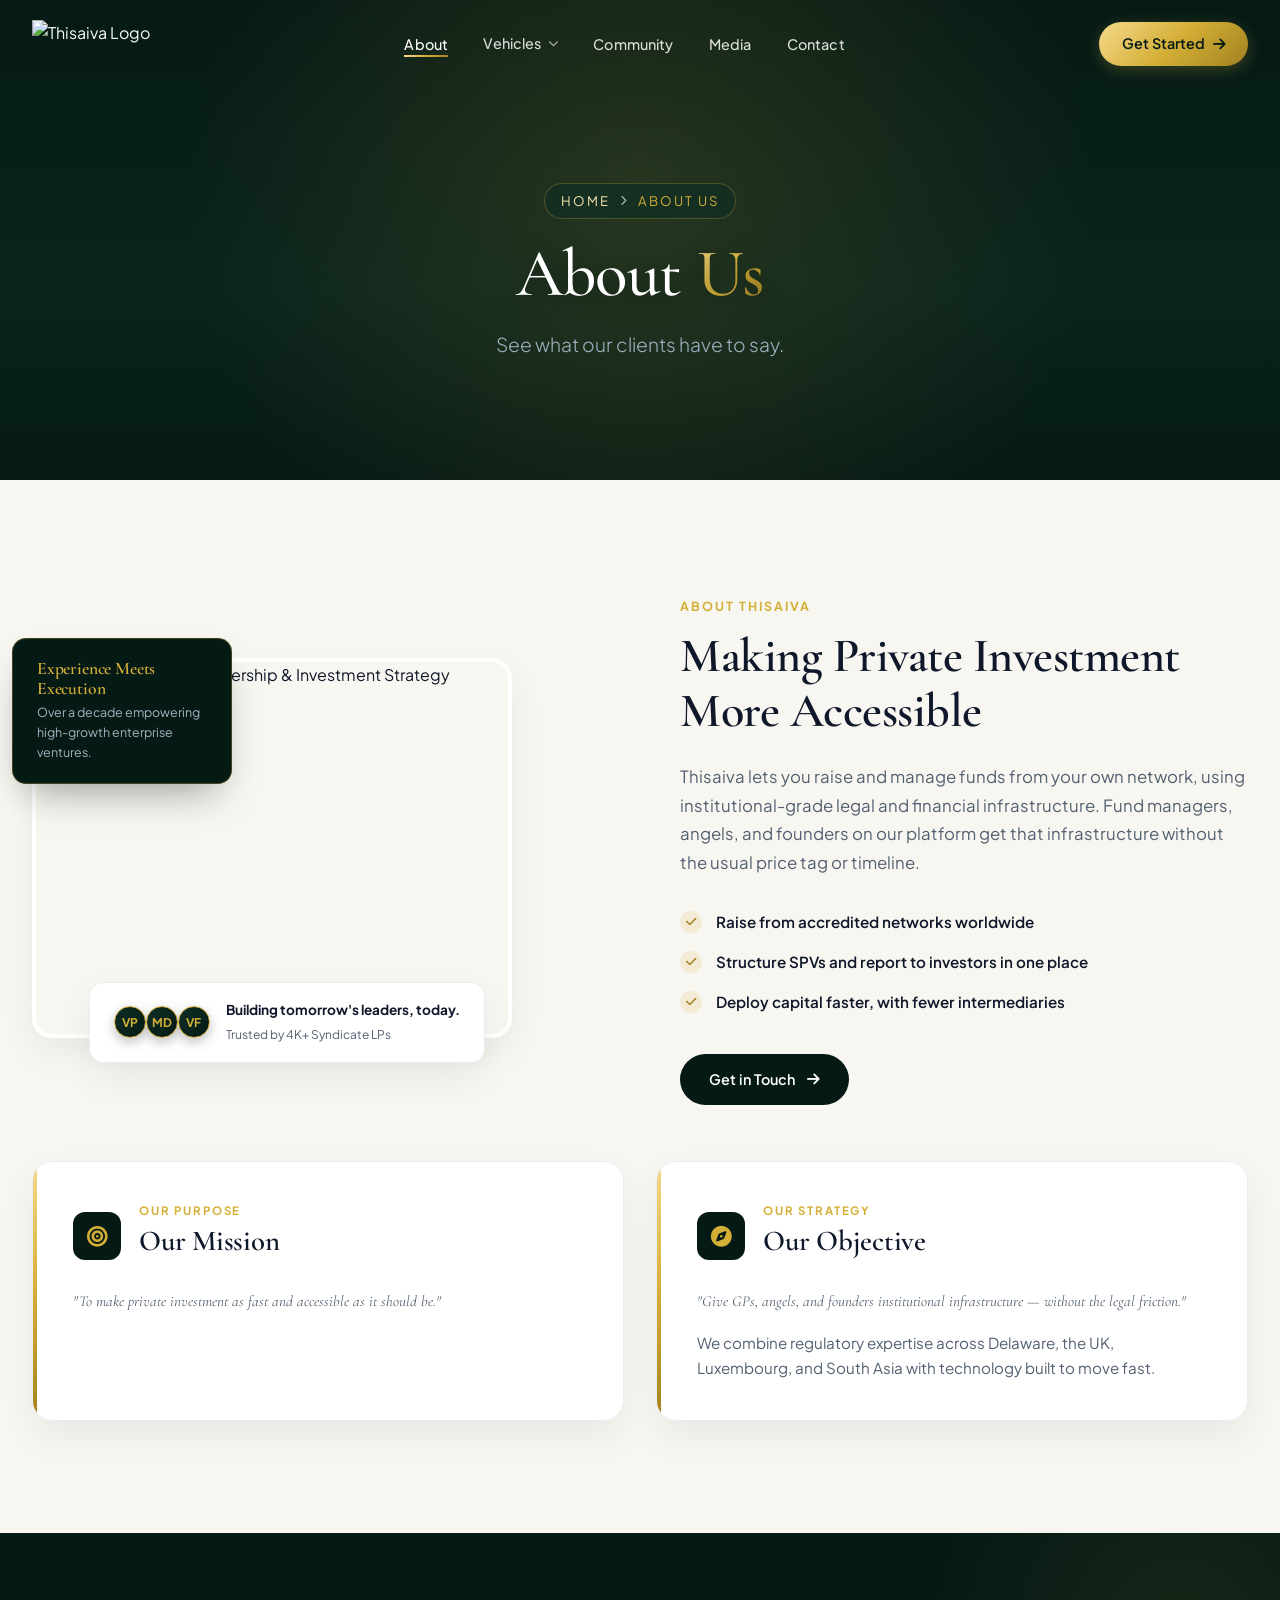
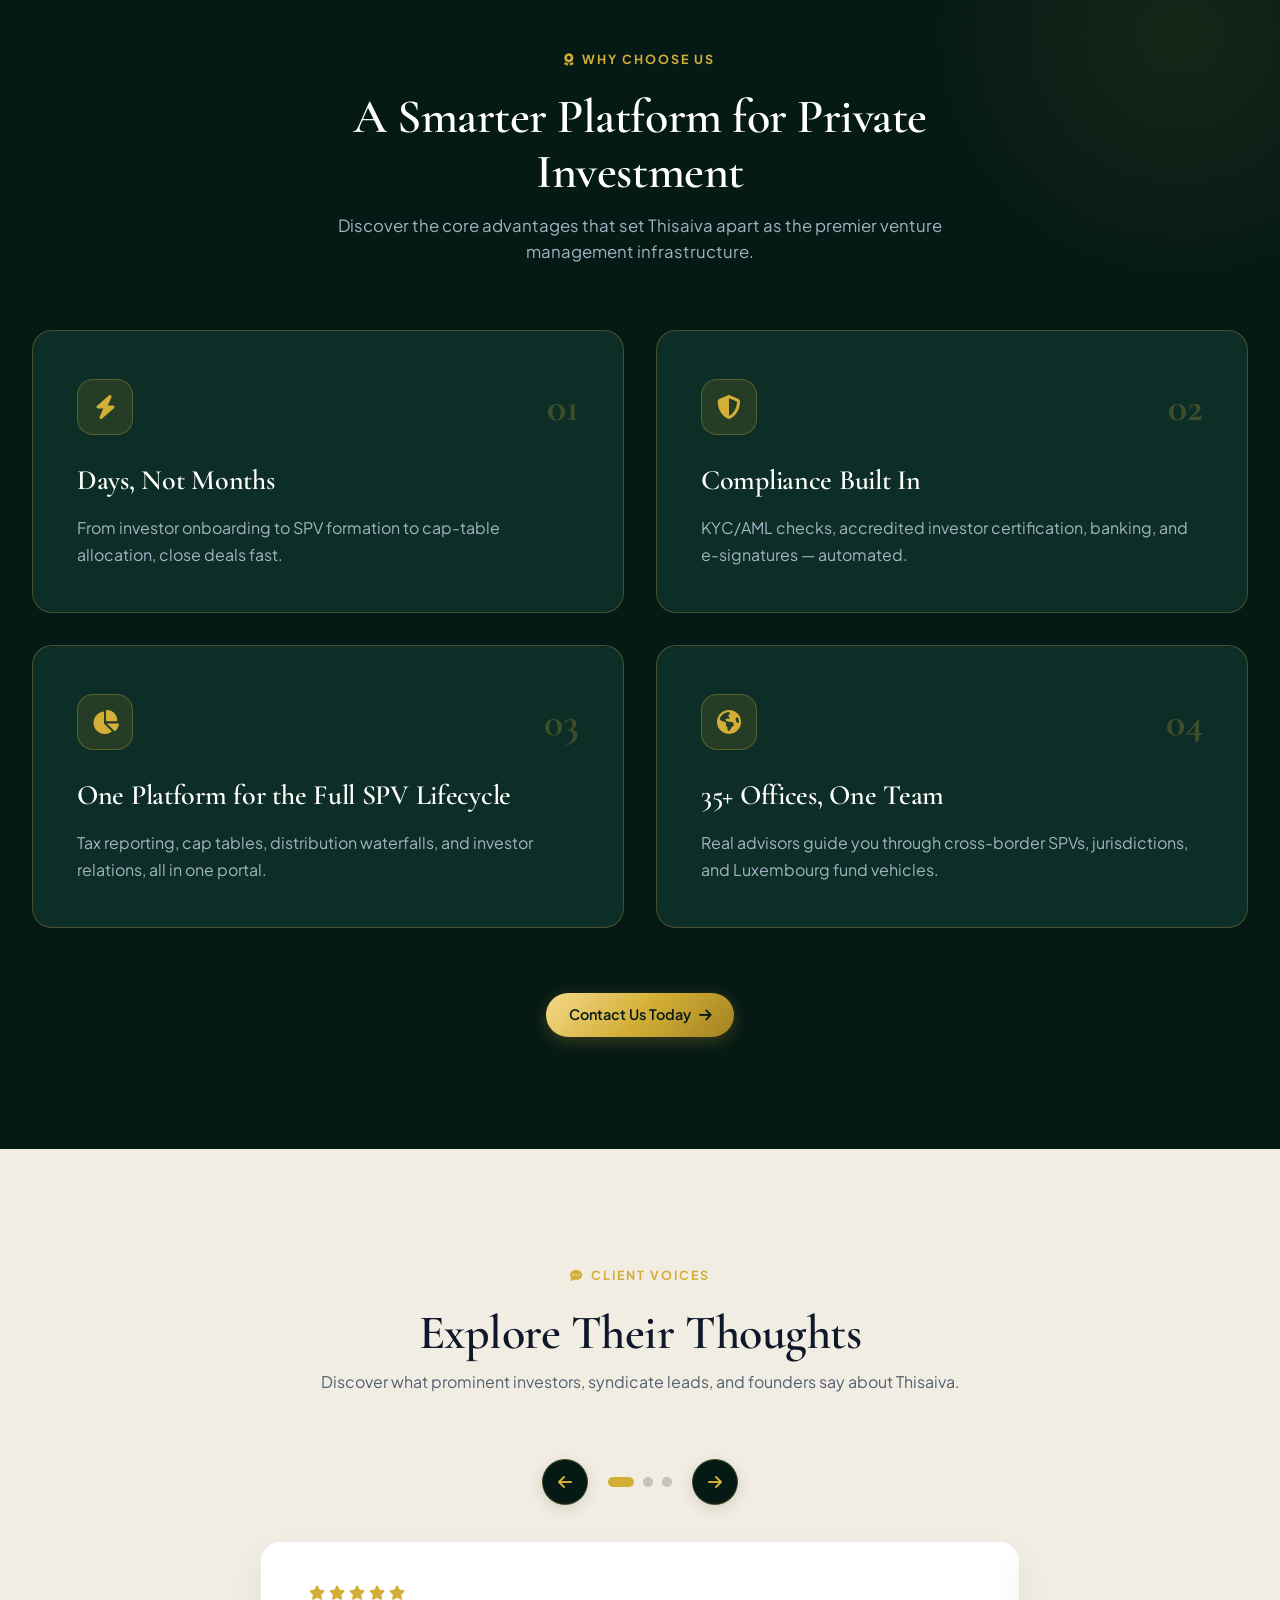
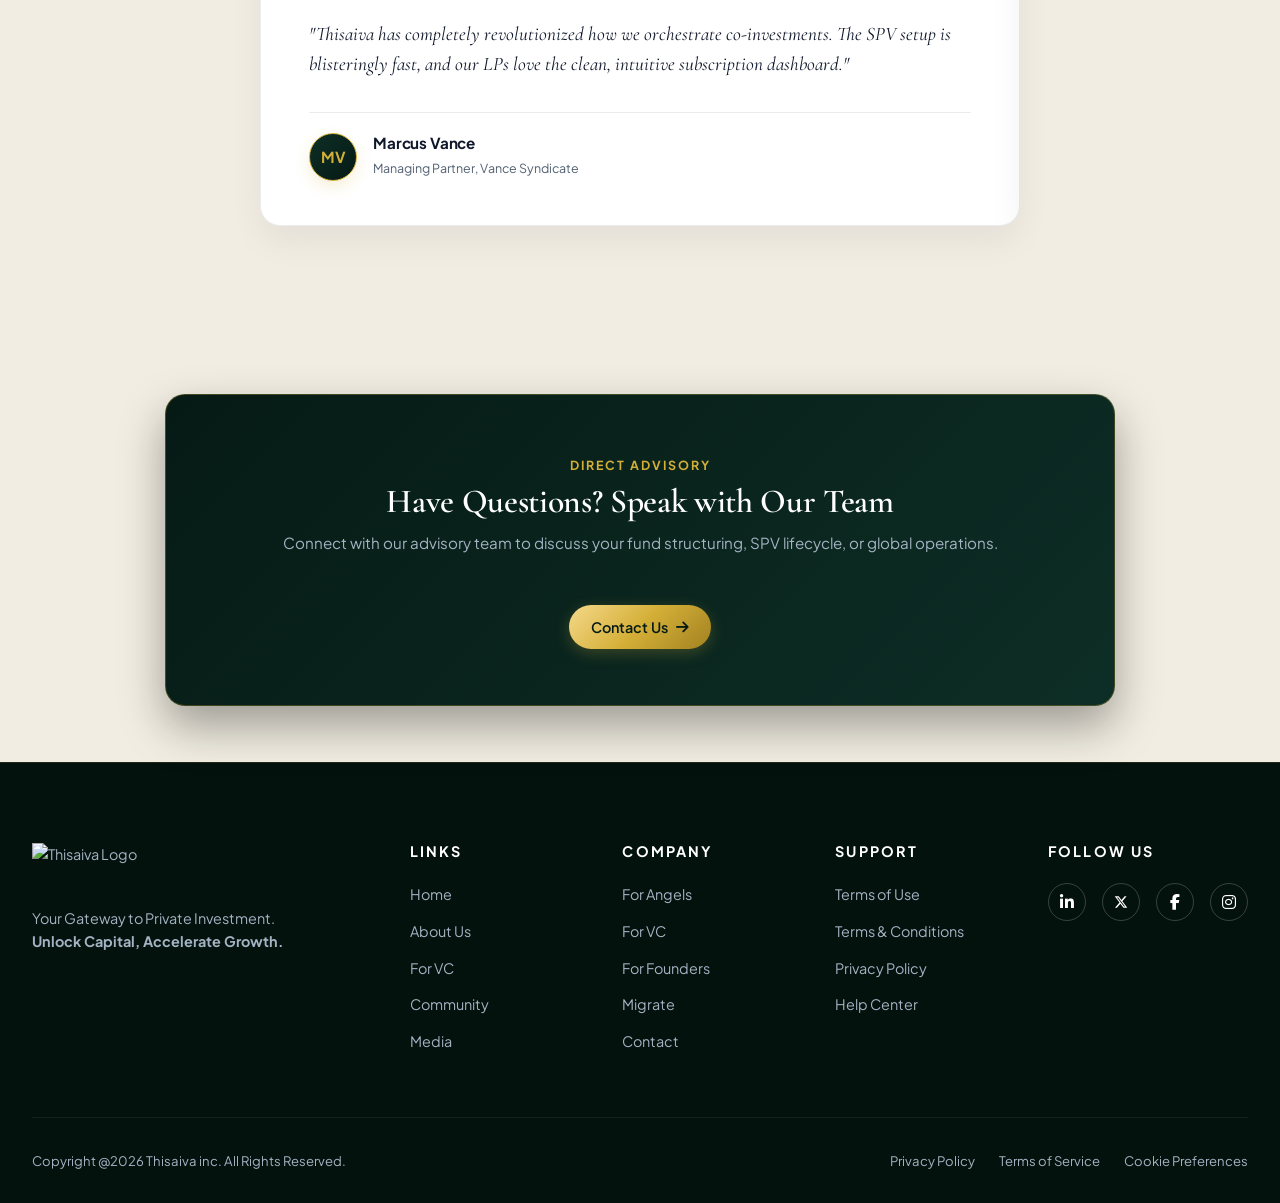
==== commit 4098671f: "feat: migrate and about page UI refinements, testimonials carousel slider with auto-scroll and arrow" ====
--- a/about.html
+++ b/about.html
@@ -72,7 +72,7 @@
   <link rel="stylesheet" href="https://cdnjs.cloudflare.com/ajax/libs/font-awesome/6.4.0/css/all.min.css">
 
   <!-- Stylesheet -->
-  <link rel="stylesheet" href="styles.css?v=3.5">
+  <link rel="stylesheet" href="styles.css?v=3.7">
 </head>
 <body>
 
@@ -360,77 +360,91 @@
           </p>
         </div>
 
-        <div class="testimonials-grid">
-          
-          <!-- Testimonial 1 -->
-          <div class="testimonial-card scroll-reveal delay-1">
-            <div>
-              <div class="stars-rating">
-                <i class="fa-solid fa-star"></i>
-                <i class="fa-solid fa-star"></i>
-                <i class="fa-solid fa-star"></i>
-                <i class="fa-solid fa-star"></i>
-                <i class="fa-solid fa-star"></i>
-              </div>
-              <p class="testimonial-text">
-                "Thisaiva has completely revolutionized how we orchestrate co-investments. The SPV setup is blisteringly fast, and our LPs love the clean, intuitive subscription dashboard."
-              </p>
-            </div>
-            <div class="testimonial-author">
-              <span class="monogram-badge monogram-badge--lg" title="Marcus Vance">MV</span>
-              <div class="author-info">
-                <h4>Marcus Vance</h4>
-                <span>Managing Partner, Vance Syndicate</span>
-              </div>
-            </div>
-          </div>
-
-          <!-- Testimonial 2 -->
-          <div class="testimonial-card scroll-reveal delay-2">
-            <div>
-              <div class="stars-rating">
-                <i class="fa-solid fa-star"></i>
-                <i class="fa-solid fa-star"></i>
-                <i class="fa-solid fa-star"></i>
-                <i class="fa-solid fa-star"></i>
-                <i class="fa-solid fa-star"></i>
-              </div>
-              <p class="testimonial-text">
-                "Consolidating 35+ angel checks into a single Special Purpose Vehicle saved us weeks of legal back-and-forth and kept our cap table pristine for our Series A."
-              </p>
-            </div>
-            <div class="testimonial-author">
-              <span class="monogram-badge monogram-badge--lg" title="Elena Rostova">ER</span>
-              <div class="author-info">
-                <h4>Elena Rostova</h4>
-                <span>Founder & CEO, Horizon Tech</span>
-              </div>
-            </div>
-          </div>
-
-          <!-- Testimonial 3 -->
-          <div class="testimonial-card scroll-reveal delay-3">
-            <div>
-              <div class="stars-rating">
-                <i class="fa-solid fa-star"></i>
-                <i class="fa-solid fa-star"></i>
-                <i class="fa-solid fa-star"></i>
-                <i class="fa-solid fa-star"></i>
-                <i class="fa-solid fa-star"></i>
-              </div>
-              <p class="testimonial-text">
-                "The seamless handling of ongoing tax filings, capital calls, and Luxembourg fund structuring gives our fund management team total peace of mind."
-              </p>
-            </div>
-            <div class="testimonial-author">
-              <span class="monogram-badge monogram-badge--lg" title="Sophia Chen">SC</span>
-              <div class="author-info">
-                <h4>Sophia Chen</h4>
-                <span>Venture Partner, Ascent Horizon</span>
-              </div>
-            </div>
-          </div>
-
+        <!-- Carousel Navigation Controls: Left & Right Buttons + Dots -->
+        <div class="testimonials-nav-wrapper">
+          <button class="testimonial-nav-btn prev" id="testimonialPrevBtn" type="button" aria-label="Previous Review">
+            <i class="fa-solid fa-arrow-left"></i>
+          </button>
+          <div class="testimonial-dots" id="testimonialDots"></div>
+          <button class="testimonial-nav-btn next" id="testimonialNextBtn" type="button" aria-label="Next Review">
+            <i class="fa-solid fa-arrow-right"></i>
+          </button>
+        </div>
+
+        <!-- Testimonials Carousel Track -->
+        <div class="testimonials-carousel-container">
+          <div class="testimonials-carousel-track" id="testimonialsTrack">
+            
+            <!-- Testimonial 1 -->
+            <div class="testimonial-card">
+              <div>
+                <div class="stars-rating">
+                  <i class="fa-solid fa-star"></i>
+                  <i class="fa-solid fa-star"></i>
+                  <i class="fa-solid fa-star"></i>
+                  <i class="fa-solid fa-star"></i>
+                  <i class="fa-solid fa-star"></i>
+                </div>
+                <p class="testimonial-text">
+                  "Thisaiva has completely revolutionized how we orchestrate co-investments. The SPV setup is blisteringly fast, and our LPs love the clean, intuitive subscription dashboard."
+                </p>
+              </div>
+              <div class="testimonial-author">
+                <span class="monogram-badge monogram-badge--lg" title="Marcus Vance">MV</span>
+                <div class="author-info">
+                  <h4>Marcus Vance</h4>
+                  <span>Managing Partner, Vance Syndicate</span>
+                </div>
+              </div>
+            </div>
+
+            <!-- Testimonial 2 -->
+            <div class="testimonial-card">
+              <div>
+                <div class="stars-rating">
+                  <i class="fa-solid fa-star"></i>
+                  <i class="fa-solid fa-star"></i>
+                  <i class="fa-solid fa-star"></i>
+                  <i class="fa-solid fa-star"></i>
+                  <i class="fa-solid fa-star"></i>
+                </div>
+                <p class="testimonial-text">
+                  "Consolidating 35+ angel checks into a single Special Purpose Vehicle saved us weeks of legal back-and-forth and kept our cap table pristine for our Series A."
+                </p>
+              </div>
+              <div class="testimonial-author">
+                <span class="monogram-badge monogram-badge--lg" title="Elena Rostova">ER</span>
+                <div class="author-info">
+                  <h4>Elena Rostova</h4>
+                  <span>Founder & CEO, Horizon Tech</span>
+                </div>
+              </div>
+            </div>
+
+            <!-- Testimonial 3 -->
+            <div class="testimonial-card">
+              <div>
+                <div class="stars-rating">
+                  <i class="fa-solid fa-star"></i>
+                  <i class="fa-solid fa-star"></i>
+                  <i class="fa-solid fa-star"></i>
+                  <i class="fa-solid fa-star"></i>
+                  <i class="fa-solid fa-star"></i>
+                </div>
+                <p class="testimonial-text">
+                  "The seamless handling of ongoing tax filings, capital calls, and Luxembourg fund structuring gives our fund management team total peace of mind."
+                </p>
+              </div>
+              <div class="testimonial-author">
+                <span class="monogram-badge monogram-badge--lg" title="Sophia Chen">SC</span>
+                <div class="author-info">
+                  <h4>Sophia Chen</h4>
+                  <span>Venture Partner, Ascent Horizon</span>
+                </div>
+              </div>
+            </div>
+
+          </div>
         </div>
 
       </div>
@@ -537,6 +551,6 @@
   </footer>
 
   <!-- JavaScript -->
-  <script src="script.js?v=3.5" defer></script>
+  <script src="script.js?v=3.7" defer></script>
 </body>
 </html>
--- a/styles.css
+++ b/styles.css
@@ -793,7 +793,8 @@
 
 .about-img-main {
   width: 85%;
-  height: 480px;
+  max-width: 480px;
+  height: 380px;
   border-radius: 20px;
   overflow: hidden;
   box-shadow: var(--shadow-soft);
@@ -1083,20 +1084,31 @@
 .cta-banner-card.cta-banner-no-img,
 .cta-banner-card:not(:has(.cta-img-wrapper)) {
   grid-template-columns: 1fr;
-  max-width: 1050px;
+  max-width: 950px;
 }
 
 .cta-banner-card.cta-banner-no-img .cta-content,
 .cta-banner-card:not(:has(.cta-img-wrapper)) .cta-content {
   display: flex;
-  align-items: center;
-  justify-content: space-between;
-  gap: 3rem;
-  padding: 3.25rem 4rem;
-}
-
-.cta-text-group {
-  max-width: 680px;
+  flex-direction: column;
+  align-items: center;
+  text-align: center;
+  justify-content: center;
+  gap: 1.75rem;
+  padding: 3.5rem 2.5rem;
+}
+
+.cta-banner-card.cta-banner-no-img .cta-text-group,
+.cta-banner-card:not(:has(.cta-img-wrapper)) .cta-text-group {
+  max-width: 720px;
+  text-align: center;
+  margin: 0 auto;
+}
+
+.cta-banner-card.cta-banner-no-img .cta-action-group,
+.cta-banner-card:not(:has(.cta-img-wrapper)) .cta-action-group {
+  display: flex;
+  justify-content: center;
 }
 
 .cta-text-group .section-eyebrow {
@@ -1853,14 +1865,22 @@
     background: rgba(248, 246, 240, 0.95);
     backdrop-filter: blur(14px);
     -webkit-backdrop-filter: blur(14px);
-    padding: 0.65rem 0.5rem;
+    padding: 0.6rem 0.85rem;
     border-radius: 50px;
     border: 1px solid rgba(15, 23, 42, 0.08);
     box-shadow: 0 4px 15px rgba(15, 23, 42, 0.06);
     overflow-x: auto;
     flex-wrap: nowrap;
+    justify-content: flex-start;
+    gap: 0.65rem;
     scrollbar-width: none;
     margin-bottom: 2rem;
+    -webkit-overflow-scrolling: touch;
+  }
+
+  .vc-capabilities-section .filter-pills-bar .filter-pill {
+    padding: 0.5rem 1.1rem;
+    font-size: 0.8rem;
   }
 
   .vc-capabilities-section .filter-pills-bar::-webkit-scrollbar {
@@ -2401,7 +2421,9 @@
 
   .about-img-main {
     width: 100%;
-    height: 380px;
+    max-width: 440px;
+    height: 260px;
+    margin: 0 auto;
   }
 
   .cta-banner-card {
@@ -2411,9 +2433,22 @@
   .cta-banner-card.cta-banner-no-img .cta-content,
   .cta-banner-card:not(:has(.cta-img-wrapper)) .cta-content {
     flex-direction: column;
-    align-items: flex-start;
-    gap: 1.75rem;
+    align-items: center;
+    text-align: center;
+    gap: 1.5rem;
     padding: 2.25rem 1.75rem;
+  }
+
+  .cta-banner-card.cta-banner-no-img .cta-text-group,
+  .cta-banner-card:not(:has(.cta-img-wrapper)) .cta-text-group {
+    text-align: center;
+  }
+
+  .cta-banner-card.cta-banner-no-img .cta-action-group,
+  .cta-banner-card:not(:has(.cta-img-wrapper)) .cta-action-group {
+    display: flex;
+    justify-content: center;
+    width: 100%;
   }
 
   .cta-img-wrapper {
@@ -3521,29 +3556,109 @@
   padding: 7rem 0;
 }
 
-.testimonials-grid {
-  display: grid;
-  grid-template-columns: repeat(3, 1fr);
-  gap: 2rem;
-  margin-top: 3.5rem;
-}
-
-.testimonial-card {
+/* Carousel Navigation Controls */
+.testimonials-nav-wrapper {
+  display: flex;
+  align-items: center;
+  justify-content: center;
+  gap: 1.25rem;
+  margin-top: 2rem;
+  margin-bottom: 2.25rem;
+}
+
+.testimonial-nav-btn {
+  width: 46px;
+  height: 46px;
+  border-radius: 50%;
+  background: var(--bg-dark);
+  border: 1px solid var(--border-gold);
+  color: var(--gold-primary);
+  display: inline-flex;
+  align-items: center;
+  justify-content: center;
+  font-size: 1rem;
+  cursor: pointer;
+  transition: all 0.25s ease;
+  box-shadow: 0 4px 15px rgba(0, 0, 0, 0.12);
+  outline: none;
+}
+
+.testimonial-nav-btn:hover {
+  background: var(--gold-gradient);
+  color: var(--bg-dark);
+  border-color: transparent;
+  transform: translateY(-2px) scale(1.06);
+  box-shadow: 0 6px 20px rgba(212, 175, 55, 0.35);
+}
+
+.testimonial-nav-btn:active {
+  transform: scale(0.95);
+}
+
+.testimonial-dots {
+  display: flex;
+  align-items: center;
+  gap: 0.55rem;
+}
+
+.testimonial-dot {
+  width: 10px;
+  height: 10px;
+  border-radius: 50%;
+  background: rgba(15, 23, 42, 0.2);
+  border: none;
+  cursor: pointer;
+  padding: 0;
+  transition: all 0.3s cubic-bezier(0.22, 1, 0.36, 1);
+}
+
+.testimonial-dot:hover {
+  background: rgba(212, 175, 55, 0.6);
+}
+
+.testimonial-dot.active {
+  width: 26px;
+  border-radius: 10px;
+  background: var(--gold-primary);
+}
+
+/* Carousel Track & Card */
+.testimonials-carousel-container {
+  max-width: 760px;
+  margin: 0 auto;
+  overflow: hidden;
+  position: relative;
+  border-radius: 20px;
+  box-shadow: var(--shadow-soft);
+  background: transparent;
+}
+
+.testimonials-carousel-track {
+  display: flex;
+  transition: transform 0.55s cubic-bezier(0.22, 1, 0.36, 1);
+  will-change: transform;
+  width: 100%;
+}
+
+.testimonials-carousel-track .testimonial-card {
+  flex: 0 0 100%;
+  width: 100%;
+  min-width: 100%;
+  box-sizing: border-box;
   background: #ffffff;
   border-radius: 20px;
-  padding: 2.5rem;
+  padding: 2.75rem 3rem;
+  border: 1px solid rgba(15, 23, 42, 0.08);
   box-shadow: var(--shadow-soft);
-  border: 1px solid rgba(15, 23, 42, 0.06);
   display: flex;
   flex-direction: column;
   justify-content: space-between;
-  transition: var(--transition-normal);
-}
-
-.testimonial-card:hover {
-  transform: translateY(-6px);
-  box-shadow: 0 20px 40px rgba(15, 23, 42, 0.12);
-  border-color: rgba(212, 175, 55, 0.35);
+  margin: 0;
+  transition: border-color var(--transition-normal);
+}
+
+.testimonials-carousel-track .testimonial-card:hover {
+  border-color: rgba(212, 175, 55, 0.4);
 }
 
 .stars-rating {
@@ -3615,9 +3730,6 @@
     grid-template-columns: 1fr;
   }
 
-  .testimonials-grid {
-    grid-template-columns: repeat(2, 1fr);
-  }
 }
 
 @media (max-width: 768px) {
@@ -3635,8 +3747,20 @@
     font-size: 1rem;
   }
 
-  .testimonials-grid {
-    grid-template-columns: 1fr;
+  .testimonials-nav-wrapper {
+    gap: 1rem;
+    margin-top: 1.5rem;
+    margin-bottom: 1.75rem;
+  }
+
+  .testimonial-nav-btn {
+    width: 42px;
+    height: 42px;
+    font-size: 0.9rem;
+  }
+
+  .testimonials-carousel-track .testimonial-card {
+    padding: 2.25rem 1.75rem;
   }
 
   .why-card {
@@ -4244,6 +4368,8 @@
   cursor: pointer;
   transition: var(--transition-normal);
   box-shadow: 0 2px 8px rgba(15, 23, 42, 0.04);
+  white-space: nowrap;
+  flex-shrink: 0;
 }
 
 .filter-pill:hover,
@@ -4285,7 +4411,16 @@
   display: flex;
   align-items: center;
   justify-content: space-between;
-  margin-bottom: 1.5rem;
+  gap: 1rem;
+  margin-bottom: 1.25rem;
+}
+
+.vc-card-header-left {
+  display: flex;
+  align-items: center;
+  gap: 1rem;
+  flex: 1;
+  min-width: 0;
 }
 
 .vc-card-icon {
@@ -4299,6 +4434,7 @@
   justify-content: center;
   font-size: 1.3rem;
   transition: transform 0.3s ease;
+  flex-shrink: 0;
 }
 
 .vc-capability-card:hover .vc-card-icon {
@@ -4316,12 +4452,14 @@
   background: rgba(212, 175, 55, 0.12);
   padding: 0.3rem 0.75rem;
   border-radius: 50px;
-}
-
+  flex-shrink: 0;
+}
+
+.vc-card-header-left h3,
 .vc-capability-card h3 {
-  font-size: 1.55rem;
+  font-size: 1.35rem;
   color: var(--text-dark);
-  margin-bottom: 1rem;
+  margin-bottom: 0;
   line-height: 1.25;
 }
 
@@ -4646,11 +4784,24 @@
 
   .vc-card-header {
     margin-bottom: 1rem !important;
-  }
-
+    gap: 0.75rem !important;
+  }
+
+  .vc-card-header-left {
+    gap: 0.75rem !important;
+  }
+
+  .vc-card-header-left .vc-card-icon {
+    width: 44px !important;
+    height: 44px !important;
+    font-size: 1.15rem !important;
+  }
+
+  .vc-card-header-left h3,
   .vc-capability-card h3 {
-    font-size: 1.35rem !important;
-    margin-bottom: 0.65rem !important;
+    font-size: 1.2rem !important;
+    margin-bottom: 0 !important;
+    line-height: 1.25 !important;
   }
 
   .vc-capability-card p {
@@ -4658,9 +4809,35 @@
     line-height: 1.55 !important;
   }
 
-  .luxembourg-features-list,
+  /* Request 3: Hide Luxembourg visual diagram image on mobile */
+  .luxembourg-img-frame {
+    display: none !important;
+  }
+
+  .luxembourg-features-list {
+    grid-template-columns: 1fr;
+  }
+
+  /* Request 4: Simulator metrics in 2x2 grid on mobile */
   .simulator-results {
-    grid-template-columns: 1fr;
+    grid-template-columns: repeat(2, 1fr) !important;
+    gap: 0.85rem !important;
+    padding: 1.5rem 1.15rem !important;
+  }
+
+  .sim-result-card {
+    padding: 1rem 0.85rem !important;
+    border-radius: 12px !important;
+  }
+
+  .sim-result-label {
+    font-size: 0.68rem !important;
+    letter-spacing: 0.04em !important;
+    margin-bottom: 0.25rem !important;
+  }
+
+  .sim-result-value {
+    font-size: 1.45rem !important;
   }
 
   .simulator-box {
@@ -4750,7 +4927,7 @@
 .captable-view img {
   width: 100%;
   height: auto;
-  max-height: 220px;
+  max-height: 180px;
   object-fit: cover;
   display: block;
   transition: transform 0.55s cubic-bezier(0.16, 1, 0.3, 1);
@@ -5044,6 +5221,10 @@
     padding: 1.75rem 1.25rem;
   }
 
+  .captable-view img {
+    max-height: 130px !important;
+  }
+
   .advantage-card {
     padding: 2rem 1.5rem;
   }
@@ -5068,11 +5249,9 @@
 }
 
 .migrate-top-grid {
-  display: grid;
-  grid-template-columns: 5fr 7fr;
-  gap: 4rem;
-  align-items: center;
-  margin-bottom: 5rem;
+  display: block;
+  max-width: 800px;
+  margin: 0 auto 5rem auto;
 }
 
 .migrate-pipeline-card {
@@ -5120,6 +5299,35 @@
   border-color: rgba(212, 175, 55, 0.4);
 }
 
+.migrate-card-header {
+  display: flex;
+  align-items: center;
+  gap: 1.25rem;
+  margin-bottom: 1.25rem;
+}
+
+.migrate-card-header .migrate-icon-box {
+  margin-bottom: 0;
+  flex-shrink: 0;
+}
+
+.migrate-card-title-group {
+  display: flex;
+  flex-direction: column;
+}
+
+.migrate-card-title-group .section-eyebrow {
+  margin-bottom: 0.2rem;
+}
+
+.migrate-card-title-group h3,
+.migrate-feature-card h3 {
+  font-size: 1.35rem;
+  color: var(--text-dark);
+  margin-bottom: 0;
+  line-height: 1.25;
+}
+
 .migrate-icon-box {
   width: 52px;
   height: 52px;
@@ -5138,13 +5346,6 @@
   background: var(--gold-gradient);
   color: var(--bg-dark);
   transform: scale(1.1);
-}
-
-.migrate-feature-card h3 {
-  font-size: 1.55rem;
-  color: var(--text-dark);
-  margin-bottom: 0.85rem;
-  line-height: 1.25;
 }
 
 .migrate-feature-card p {
@@ -5321,7 +5522,7 @@
   background: var(--bg-dark);
   border: 1px solid var(--border-gold);
   border-radius: 20px;
-  padding: 2.5rem;
+  padding: 1.75rem 1.5rem;
   text-align: center;
   color: var(--text-light);
   box-shadow: var(--shadow-dark);
@@ -5329,17 +5530,17 @@
 
 .score-number-big {
   font-family: var(--font-serif);
-  font-size: 3.8rem;
+  font-size: 2.8rem;
   font-weight: 700;
   color: var(--gold-primary);
   line-height: 1;
-  margin: 1rem 0;
+  margin: 0.5rem 0;
 }
 
 .score-status-text {
-  font-size: 0.9rem;
+  font-size: 0.88rem;
   color: var(--text-light-muted);
-  line-height: 1.5;
+  line-height: 1.45;
 }
 
 /* Responsive Breakpoints for Migrate */
@@ -5367,6 +5568,28 @@
 
   .readiness-card {
     padding: 2rem 1.5rem;
+  }
+
+  .score-dial-panel {
+    padding: 1.35rem 1.15rem;
+    max-width: 340px;
+    margin: 0 auto;
+    border-radius: 16px;
+  }
+
+  .score-number-big {
+    font-size: 2.4rem;
+    margin: 0.35rem 0;
+  }
+
+  .score-status-text {
+    font-size: 0.82rem;
+  }
+
+  .score-dial-panel .btn-gold {
+    margin-top: 1rem !important;
+    padding: 0.65rem 1.25rem !important;
+    font-size: 0.85rem !important;
   }
 
   .migrate-overview-section,
@@ -6832,7 +7055,30 @@
   }
 
   .about-img-main {
-    height: 250px;
+    height: 180px;
+  }
+
+  .testimonials-nav-wrapper {
+    gap: 0.85rem;
+    margin-top: 1.25rem;
+    margin-bottom: 1.5rem;
+  }
+
+  .testimonial-nav-btn {
+    width: 42px;
+    height: 42px;
+    font-size: 0.9rem;
+  }
+
+  .testimonials-carousel-track .testimonial-card {
+    padding: 1.85rem 1.35rem;
+    border-radius: 18px;
+  }
+
+  .testimonial-text {
+    font-size: 1.05rem;
+    line-height: 1.6;
+    margin-bottom: 1.5rem;
   }
 
   /* VC page */
@@ -6875,6 +7121,43 @@
 
   .readiness-card {
     padding: 1.5rem 1rem;
+  }
+
+  .score-dial-panel {
+    padding: 1.25rem 1rem;
+    max-width: 320px;
+    margin: 0 auto;
+    border-radius: 16px;
+  }
+
+  .score-number-big {
+    font-size: 2.3rem;
+    margin: 0.35rem 0;
+  }
+
+  .score-status-text {
+    font-size: 0.82rem;
+  }
+
+  .score-dial-panel .btn-gold {
+    margin-top: 1rem !important;
+    padding: 0.65rem 1.25rem !important;
+    font-size: 0.85rem !important;
+  }
+
+  .migrate-card-header {
+    gap: 1rem;
+    margin-bottom: 1rem;
+  }
+
+  .migrate-card-header .migrate-icon-box {
+    width: 44px;
+    height: 44px;
+    font-size: 1.15rem;
+  }
+
+  .migrate-card-title-group h3 {
+    font-size: 1.15rem;
   }
 
   /* Community page */
